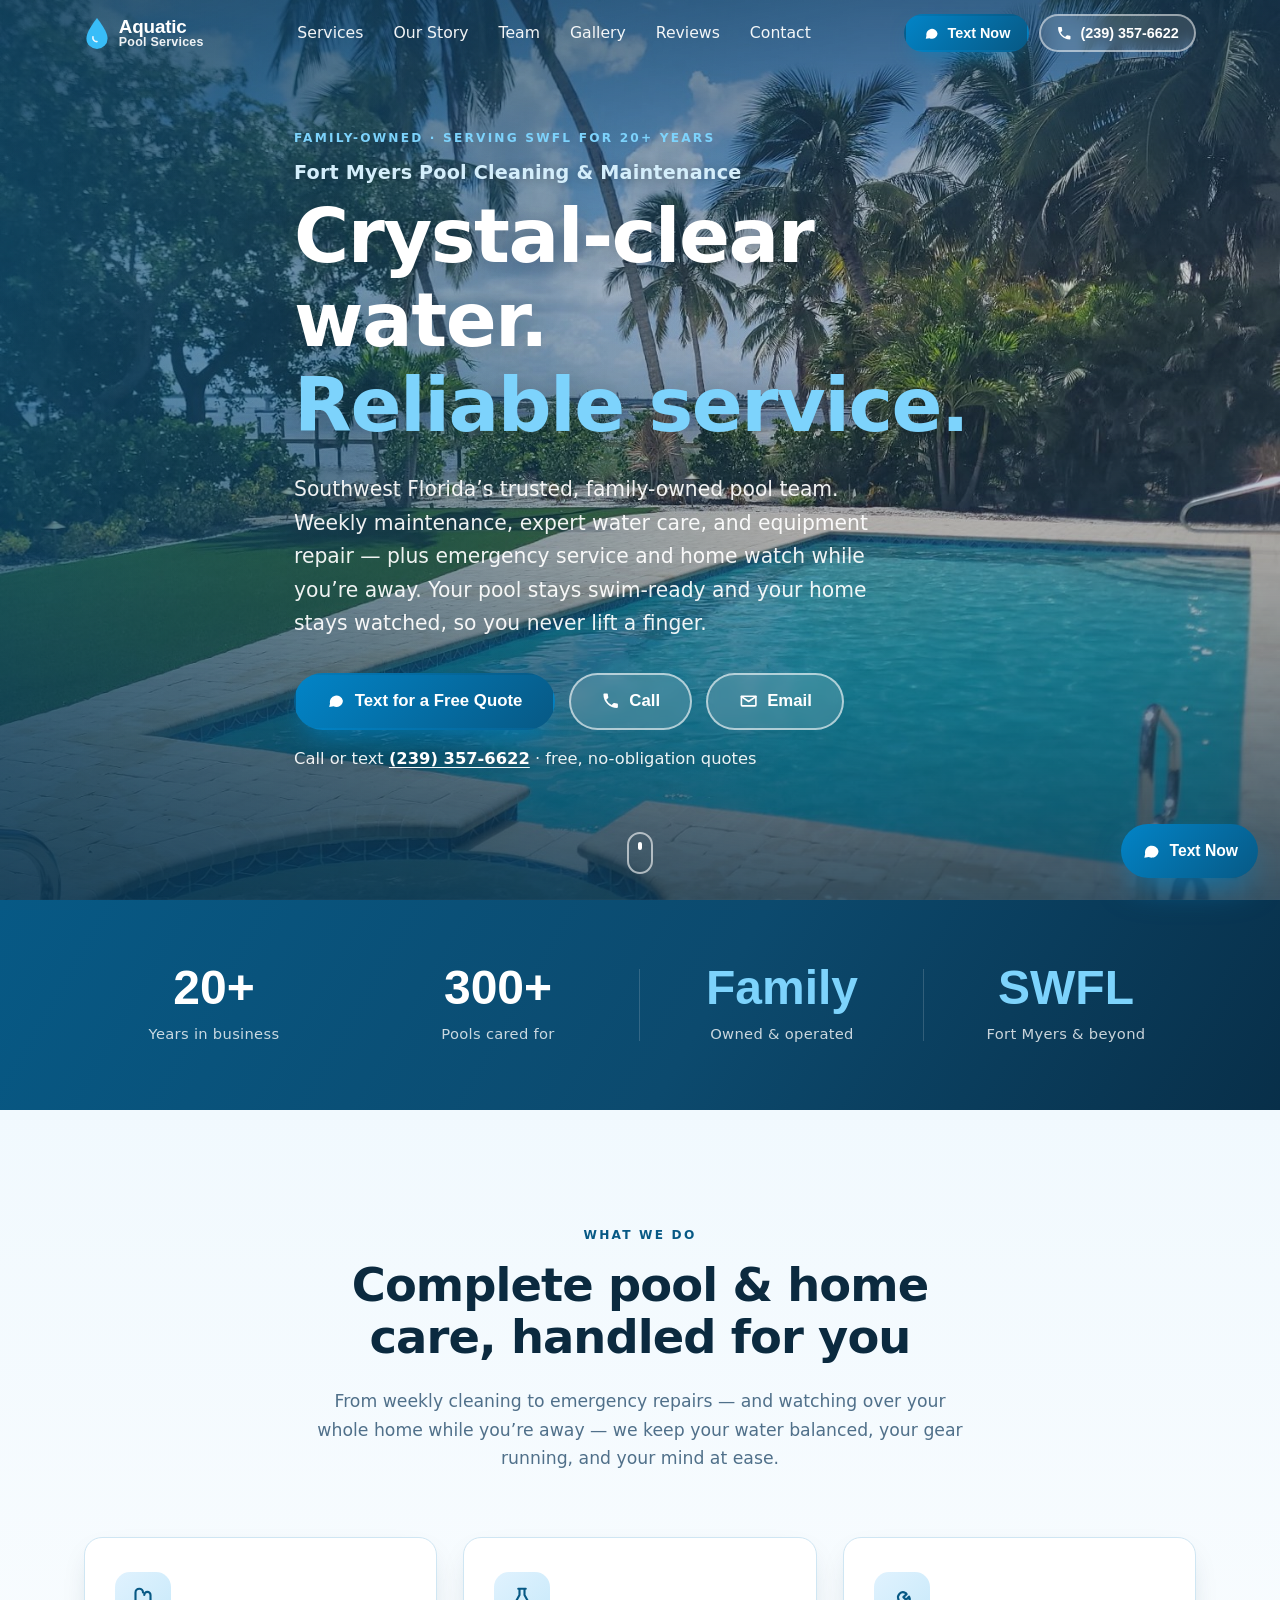
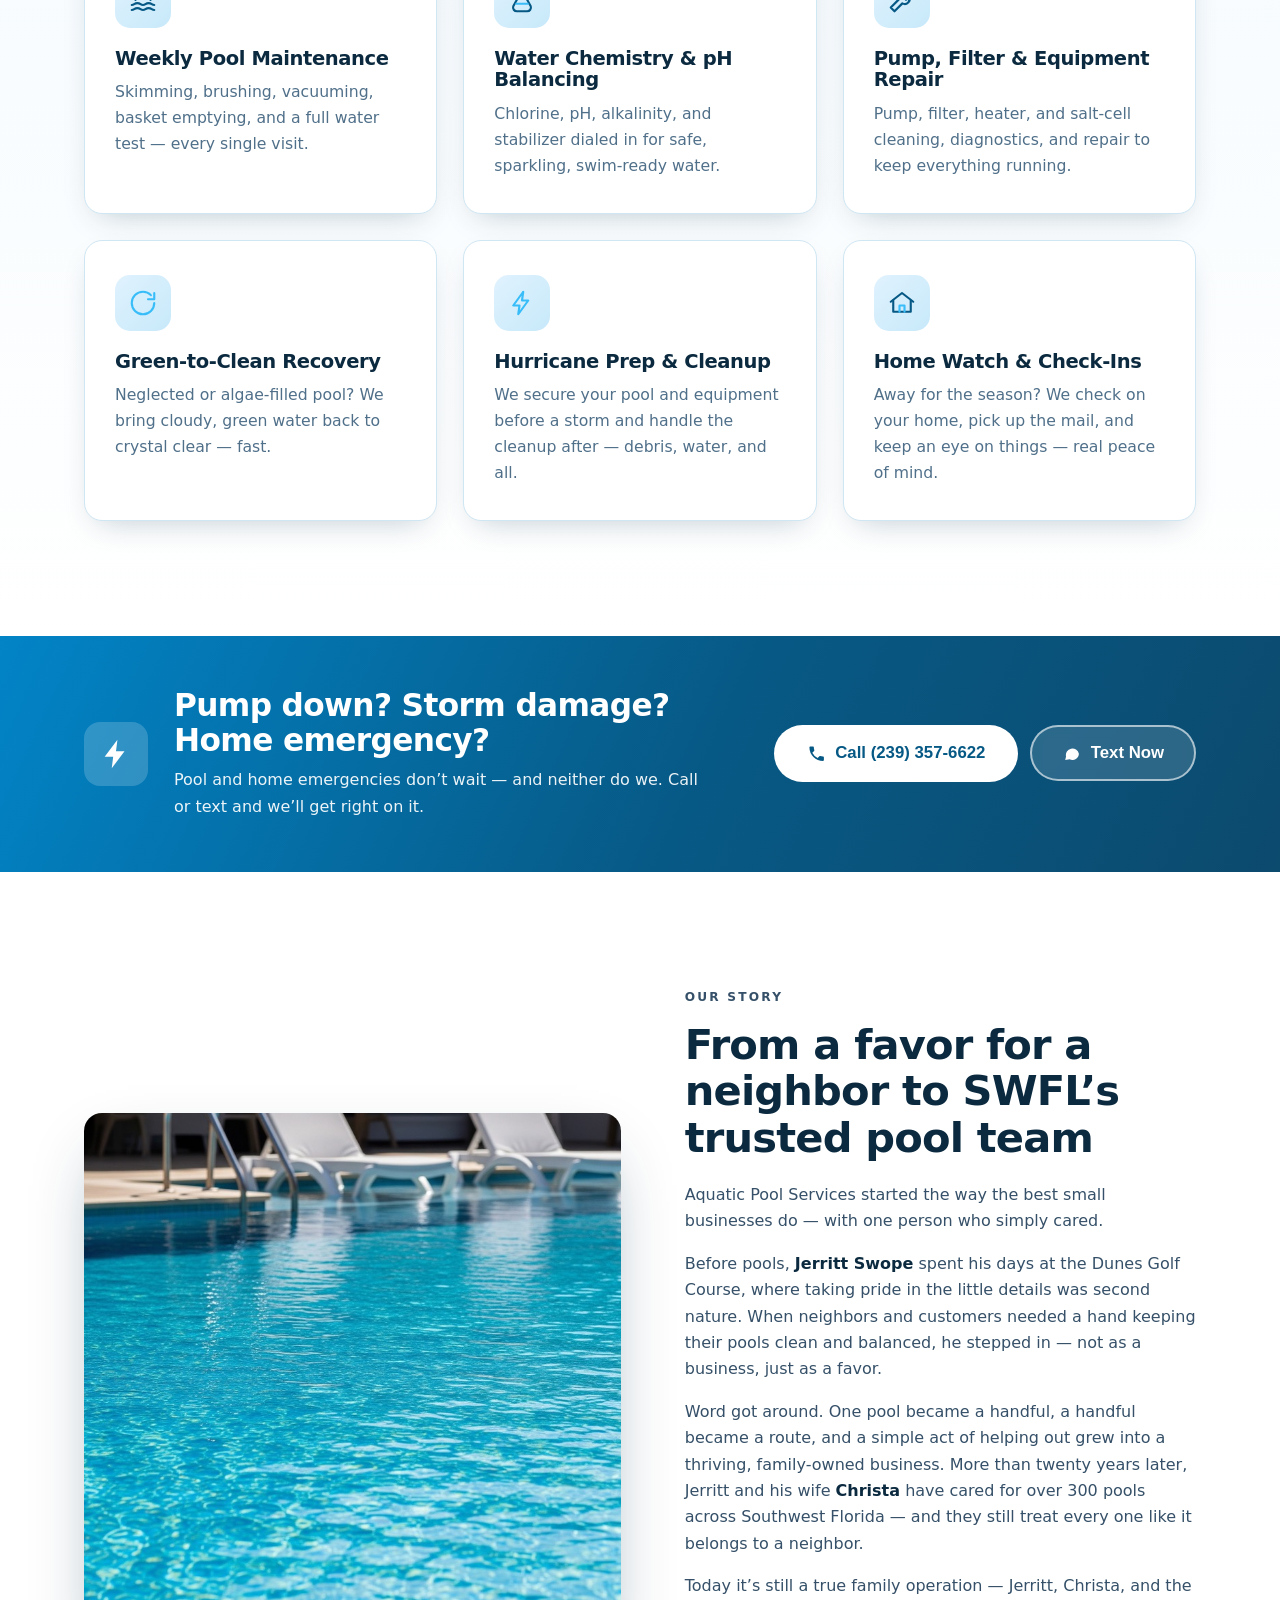
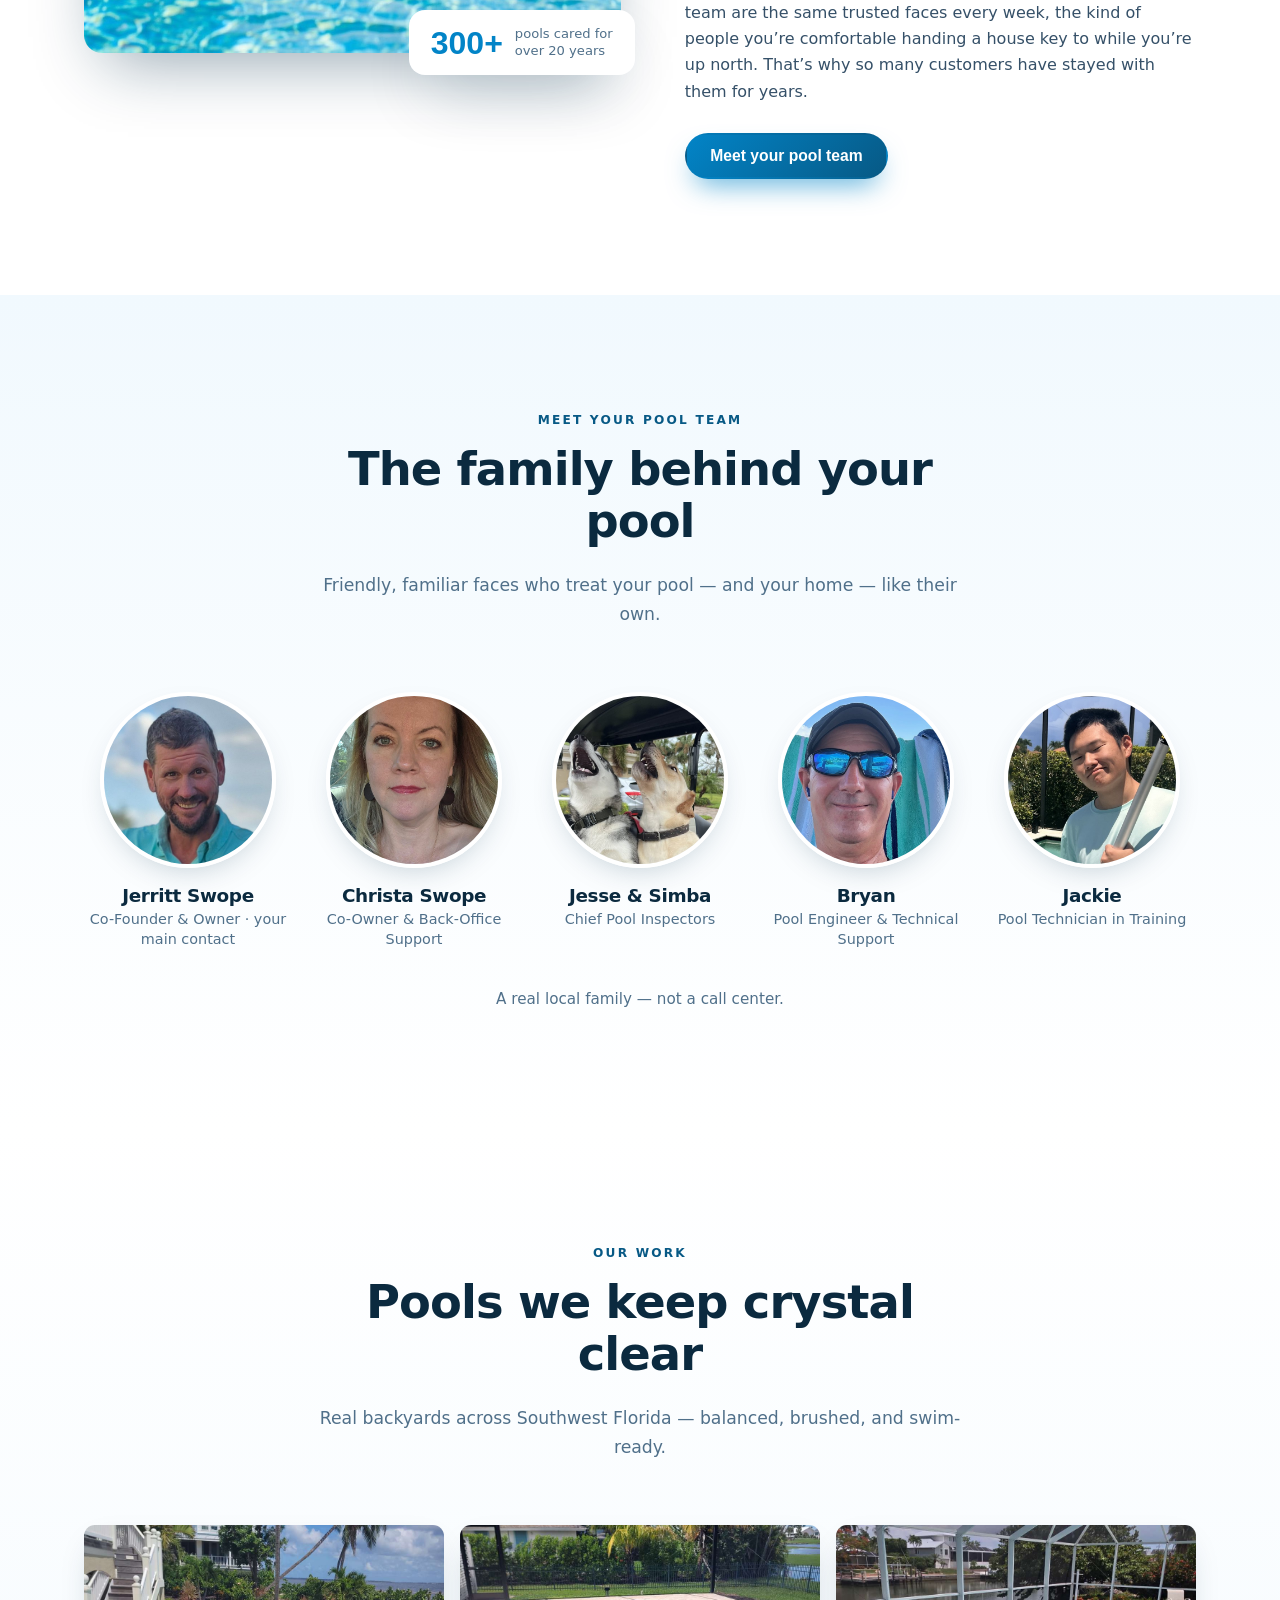
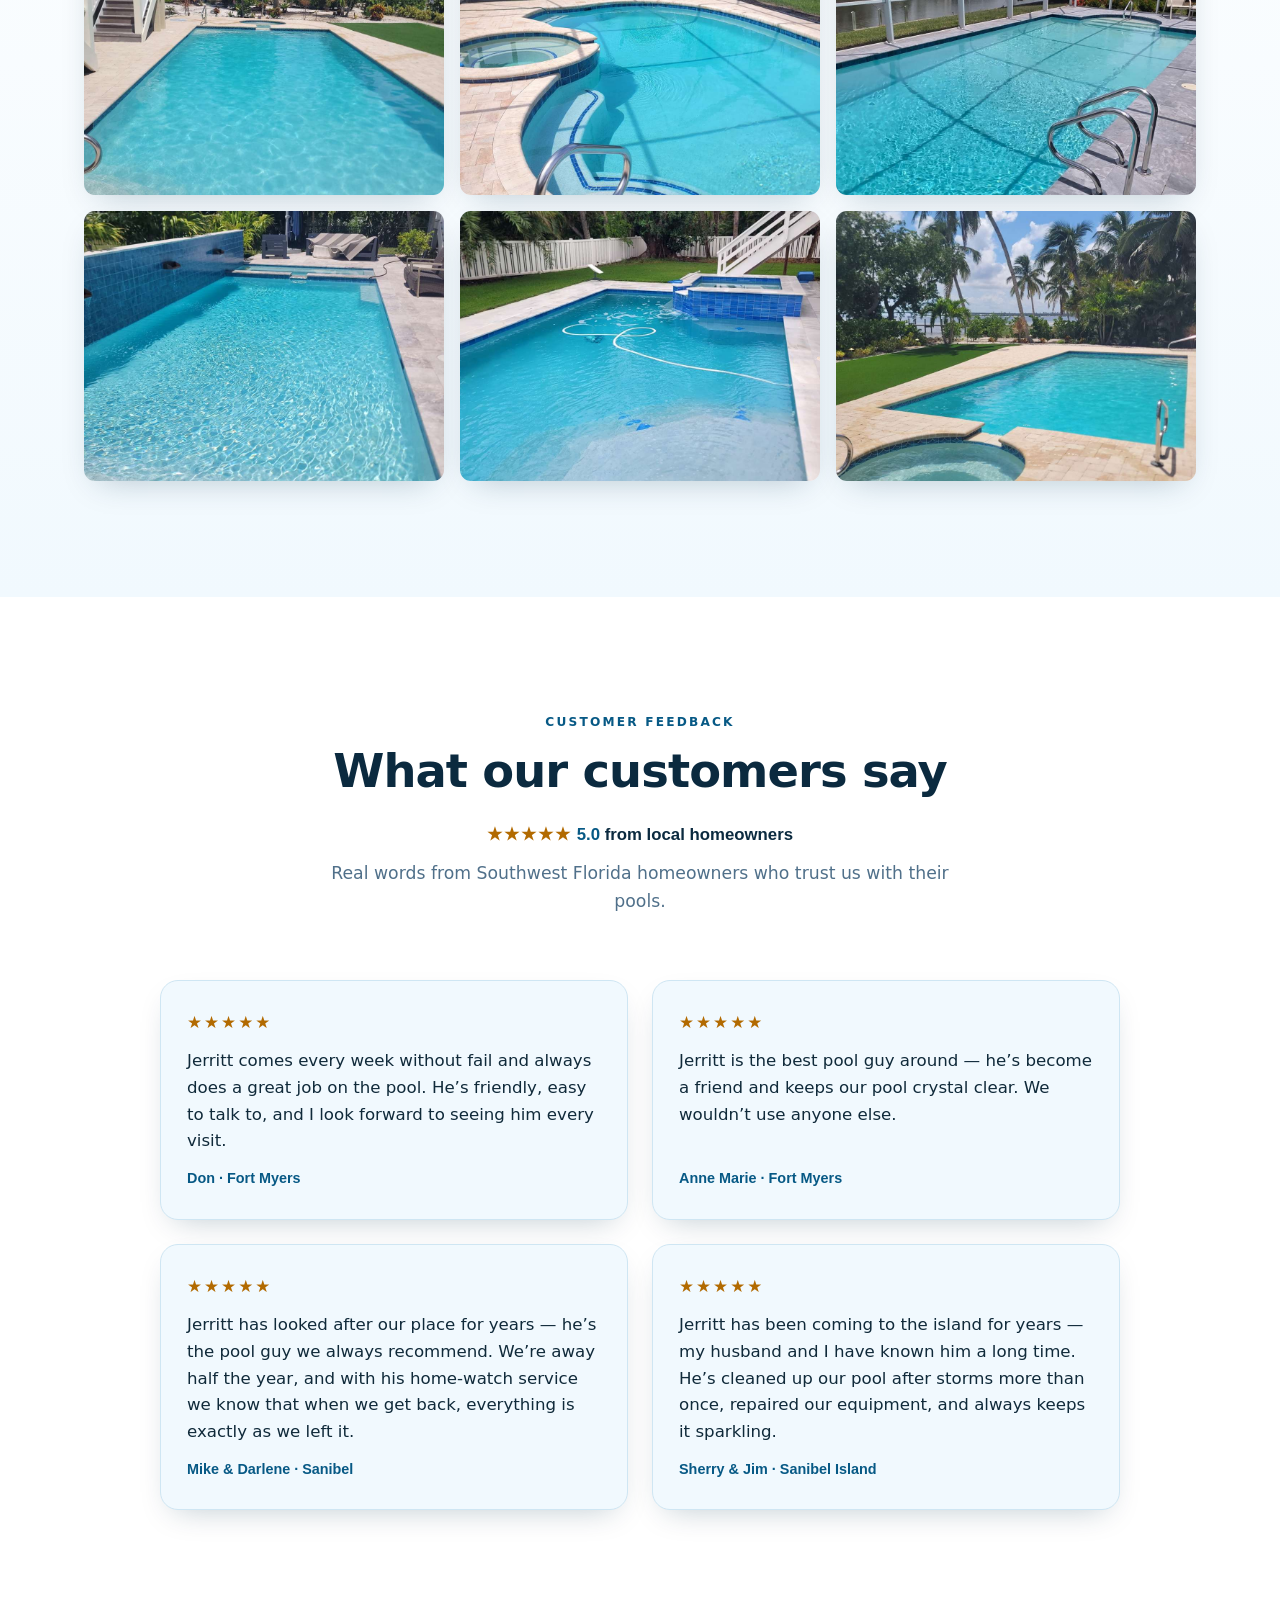
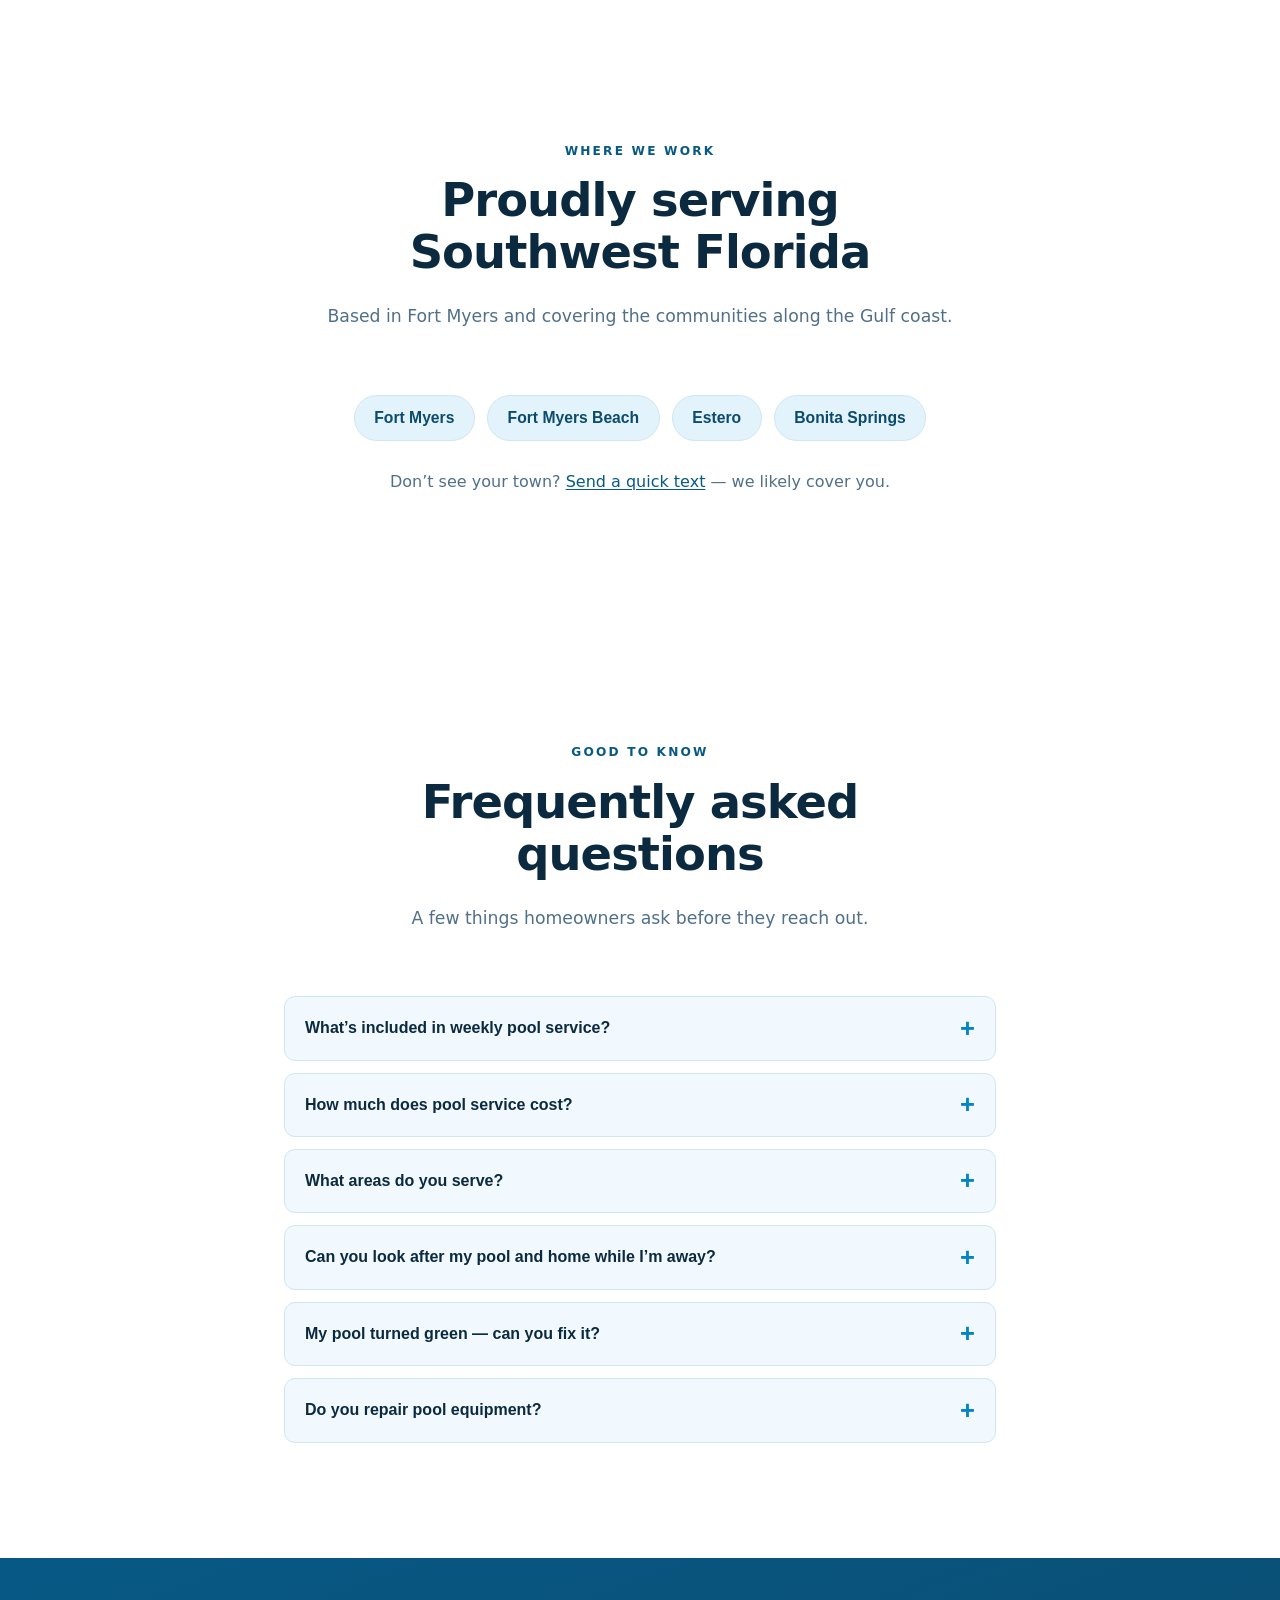
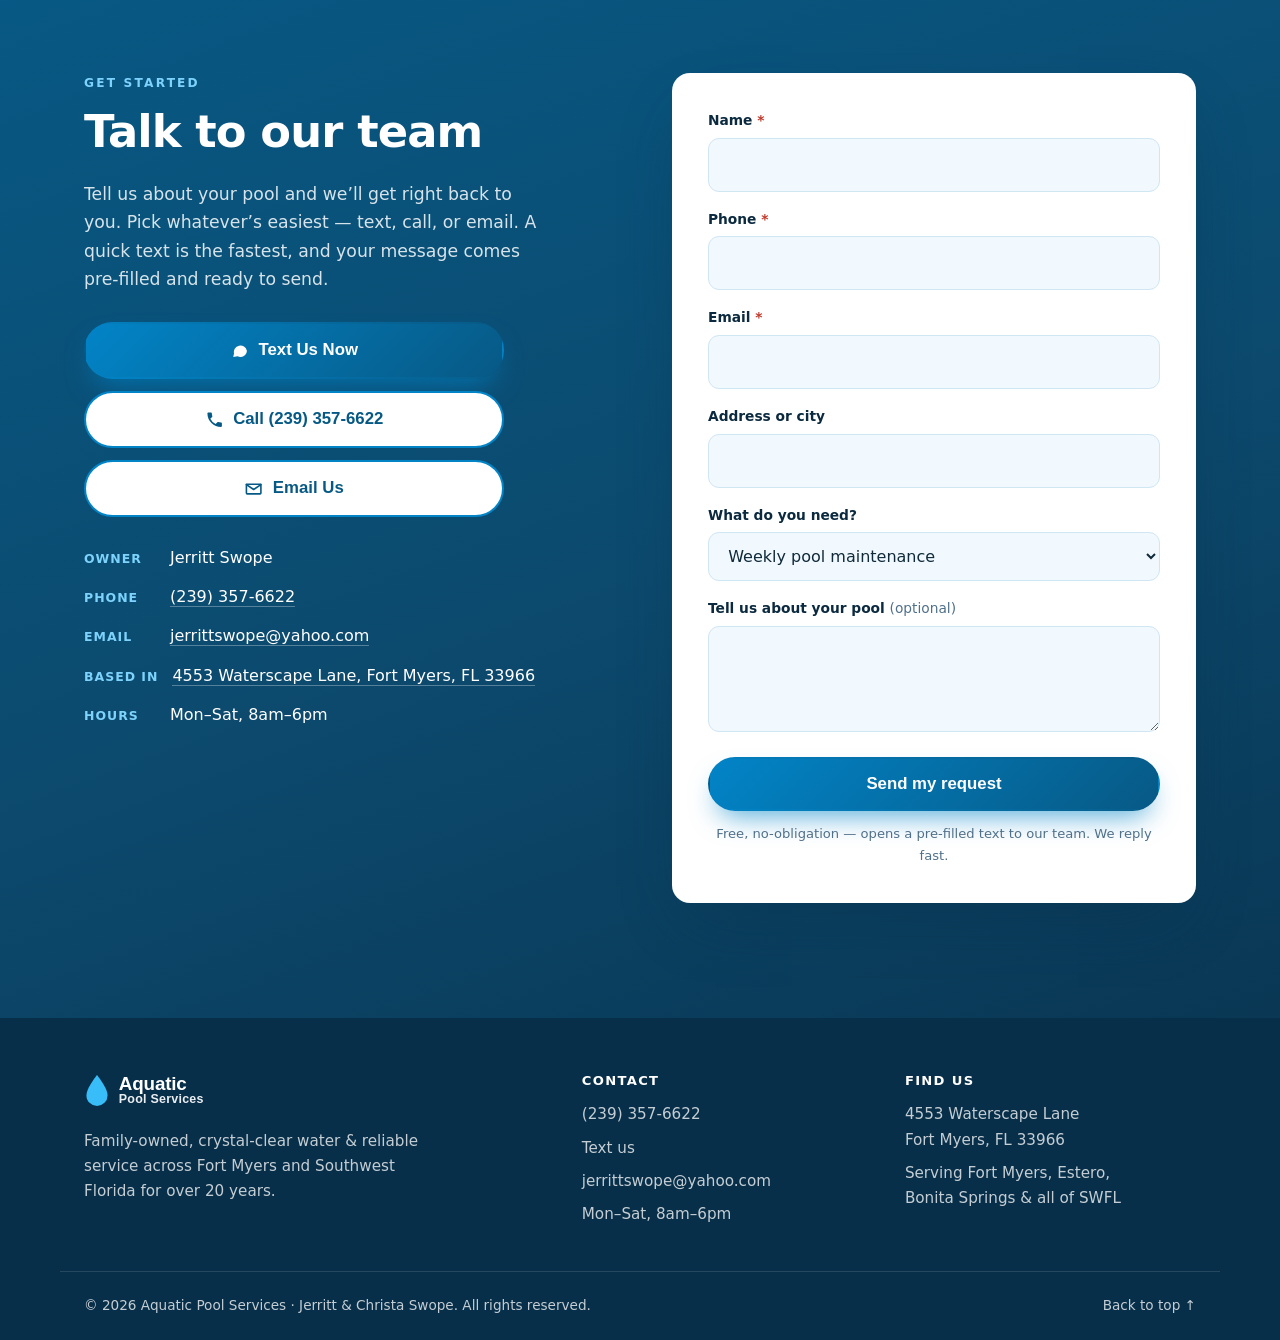
==== index.html @ 6c53e5a0 "Trim service area to Fort Myers, Fort Myers Beach, Estero, Bonita Springs Removed Naples, Lehigh Acr" ====
<!DOCTYPE html>
<html lang="en">
<head>
  <meta charset="UTF-8" />
  <meta name="viewport" content="width=device-width, initial-scale=1.0, viewport-fit=cover" />
  <title>Aquatic Pool Services | Pool Cleaning & Maintenance in Fort Myers, FL</title>
  <meta name="description" content="Family-owned pool &amp; home care in Fort Myers and Southwest Florida. 300+ pools over 20 years. Weekly maintenance, pump &amp; equipment repair, pH balancing, green-to-clean, hurricane cleanup, emergency service, plus home watch &amp; mail pickup while you're away. Text or call Jerritt at (239) 357-6622." />
  <meta name="theme-color" content="#075985" />
  <link rel="canonical" href="https://aquaticpoolswfl.com/" />

  <!-- Open Graph / social -->
  <meta property="og:type" content="website" />
  <meta property="og:site_name" content="Aquatic Pool Services" />
  <meta property="og:title" content="Aquatic Pool Services — Fort Myers, FL" />
  <meta property="og:description" content="Family-owned, 20+ years, 300+ pools. Crystal-clear water &amp; reliable service across Southwest Florida. Text or call (239) 357-6622." />
  <meta property="og:image" content="https://aquaticpoolswfl.com/images/og.jpg" />
  <meta property="og:image:width" content="1200" />
  <meta property="og:image:height" content="633" />
  <meta property="og:image:alt" content="A crystal-clear screened lanai pool cared for by Aquatic Pool Services in Southwest Florida" />
  <meta property="og:url" content="https://aquaticpoolswfl.com/" />
  <meta name="twitter:card" content="summary_large_image" />
  <meta name="twitter:title" content="Aquatic Pool Services — Fort Myers, FL" />
  <meta name="twitter:description" content="Family-owned pool &amp; home care across Southwest Florida. Text or call (239) 357-6622 for a free quote." />
  <meta name="twitter:image" content="https://aquaticpoolswfl.com/images/og.jpg" />

  <meta name="referrer" content="strict-origin-when-cross-origin" />
  <meta http-equiv="Content-Security-Policy" content="default-src 'self'; img-src 'self' data:; style-src 'self' 'unsafe-inline' https://fonts.googleapis.com; font-src https://fonts.gstatic.com; script-src 'self' 'unsafe-inline'; base-uri 'none'; form-action 'self' sms: tel: mailto:; frame-ancestors 'none'" />

  <link rel="icon" href="favicon.svg" type="image/svg+xml" />
  <link rel="preload" as="image" href="images/hero.jpg" fetchpriority="high" />

  <link rel="preconnect" href="https://fonts.googleapis.com" />
  <link rel="preconnect" href="https://fonts.gstatic.com" crossorigin />
  <link href="https://fonts.googleapis.com/css2?family=Sora:wght@500;600;700;800&family=Inter:wght@400;500;600&display=swap" rel="stylesheet" />

  <link rel="stylesheet" href="styles.css" />
  <noscript><style>.reveal{opacity:1!important;transform:none!important}</style></noscript>

  <!-- Local business structured data (SEO) -->
  <script type="application/ld+json">
  {
    "@context": "https://schema.org",
    "@type": "LocalBusiness",
    "name": "Aquatic Pool Services",
    "image": "https://aquaticpoolswfl.com/images/og.jpg",
    "url": "https://aquaticpoolswfl.com/",
    "telephone": "+1-239-357-6622",
    "email": "jerrittswope@yahoo.com",
    "founder": { "@type": "Person", "name": "Jerritt Swope" },
    "description": "Family-owned pool and home care across Fort Myers and Southwest Florida: pool cleaning and maintenance, pump and equipment repair, water chemistry and pH balancing, green-to-clean recovery, hurricane prep and cleanup, emergency service, plus home watch, check-ins, and mail pickup while you're away. 300+ pools cared for over 20 years.",
    "priceRange": "$$",
    "address": {
      "@type": "PostalAddress",
      "streetAddress": "4553 Waterscape Lane",
      "addressLocality": "Fort Myers",
      "addressRegion": "FL",
      "postalCode": "33966",
      "addressCountry": "US"
    },
    "openingHoursSpecification": [
      {
        "@type": "OpeningHoursSpecification",
        "dayOfWeek": ["Monday", "Tuesday", "Wednesday", "Thursday", "Friday", "Saturday"],
        "opens": "08:00",
        "closes": "18:00"
      }
    ],
    "areaServed": [
      { "@type": "City", "name": "Fort Myers" },
      { "@type": "City", "name": "Fort Myers Beach" },
      { "@type": "City", "name": "Estero" },
      { "@type": "City", "name": "Bonita Springs" }
    ],
    "hasOfferCatalog": {
      "@type": "OfferCatalog",
      "name": "Pool & Home Services",
      "itemListElement": [
        { "@type": "Offer", "itemOffered": { "@type": "Service", "name": "Weekly Pool Maintenance" } },
        { "@type": "Offer", "itemOffered": { "@type": "Service", "name": "Water Chemistry & pH Balancing" } },
        { "@type": "Offer", "itemOffered": { "@type": "Service", "name": "Pump, Filter & Equipment Repair" } },
        { "@type": "Offer", "itemOffered": { "@type": "Service", "name": "Green-to-Clean Recovery" } },
        { "@type": "Offer", "itemOffered": { "@type": "Service", "name": "Hurricane Prep & Cleanup" } },
        { "@type": "Offer", "itemOffered": { "@type": "Service", "name": "Home Watch & Check-Ins" } },
        { "@type": "Offer", "itemOffered": { "@type": "Service", "name": "Emergency Pool & Home Service" } }
      ]
    },
    "geo": { "@type": "GeoCoordinates", "latitude": 26.6406, "longitude": -81.8723 },
    "review": [
      { "@type": "Review", "author": { "@type": "Person", "name": "Don" }, "reviewRating": { "@type": "Rating", "ratingValue": 5, "bestRating": 5 }, "reviewBody": "Jerritt comes every week without fail and always does a great job on the pool. Friendly, easy to talk to, and I look forward to seeing him every visit." },
      { "@type": "Review", "author": { "@type": "Person", "name": "Anne Marie" }, "reviewRating": { "@type": "Rating", "ratingValue": 5, "bestRating": 5 }, "reviewBody": "Jerritt is the best pool guy around. He's become a friend and keeps our pool crystal clear. We wouldn't use anyone else." },
      { "@type": "Review", "author": { "@type": "Person", "name": "Mike & Darlene" }, "reviewRating": { "@type": "Rating", "ratingValue": 5, "bestRating": 5 }, "reviewBody": "Jerritt has looked after our place for years and is the pool guy we always recommend. We're away half the year, and with his home-watch service everything is exactly as we left it when we return." },
      { "@type": "Review", "author": { "@type": "Person", "name": "Sherry & Jim" }, "reviewRating": { "@type": "Rating", "ratingValue": 5, "bestRating": 5 }, "reviewBody": "Jerritt has been coming to the island for years. He's cleaned up our pool after storms more than once, repaired our equipment, and always keeps it sparkling." }
    ]
  }
  </script>
</head>
<body>
  <a class="skip-link" href="#main">Skip to content</a>

  <!-- ===== Header ===== -->
  <header class="site-header" id="header">
    <div class="container header-inner">
      <a href="#top" class="brand" aria-label="Aquatic Pool Services home">
        <svg class="brand-mark" viewBox="0 0 32 40" aria-hidden="true" focusable="false">
          <path d="M16 1C16 1 3 17 3 26a13 13 0 0 0 26 0C29 17 16 1 16 1Z"/>
          <path class="brand-mark-shine" d="M11 24a5 5 0 0 0 5 6" />
        </svg>
        <span class="brand-text">Aquatic<strong>Pool Services</strong></span>
      </a>

      <nav class="nav" id="nav" aria-label="Primary">
        <a href="#services">Services</a>
        <a href="#story">Our Story</a>
        <a href="#team">Team</a>
        <a href="#gallery">Gallery</a>
        <a href="#reviews">Reviews</a>
        <a href="#contact">Contact</a>
      </nav>

      <div class="header-cta">
        <a class="btn btn-text-now" href="sms:+12393576622?&body=Hi%20Jerritt%2C%20I%27d%20like%20a%20quote%20for%20pool%20service.">
          <svg viewBox="0 0 24 24" aria-hidden="true" class="ico"><path d="M21 12a8 8 0 0 1-11.6 7.1L4 20l1-4.4A8 8 0 1 1 21 12Z"/></svg>
          <span>Text Now</span>
        </a>
        <a class="btn btn-call" href="tel:+12393576622" aria-label="Call (239) 357-6622">
          <svg viewBox="0 0 24 24" aria-hidden="true" class="ico"><path d="M6.6 10.8a15.1 15.1 0 0 0 6.6 6.6l2.2-2.2a1 1 0 0 1 1-.24 11.4 11.4 0 0 0 3.6.58 1 1 0 0 1 1 1V20a1 1 0 0 1-1 1A17 17 0 0 1 3 4a1 1 0 0 1 1-1h3.5a1 1 0 0 1 1 1 11.4 11.4 0 0 0 .58 3.6 1 1 0 0 1-.25 1Z"/></svg>
          <span>(239) 357-6622</span>
        </a>
        <button class="nav-toggle" id="navToggle" aria-label="Open menu" aria-expanded="false" aria-controls="nav">
          <span></span><span></span><span></span>
        </button>
      </div>
    </div>
  </header>

  <main id="main">
    <span id="top"></span>

    <!-- ===== Hero ===== -->
    <section class="hero" id="hero">
      <div class="hero-media" role="img" aria-label="Screened lanai pool overlooking a lake in Southwest Florida"></div>
      <div class="hero-overlay"></div>
      <div class="container hero-content">
        <p class="eyebrow reveal">Family-owned &middot; serving SWFL for 20+ years</p>
        <h1 class="reveal"><span class="h1-kicker">Fort Myers Pool Cleaning &amp; Maintenance</span>Crystal-clear water.<br /><span>Reliable service.</span></h1>
        <p class="hero-sub reveal">Southwest Florida&rsquo;s trusted, family-owned pool team. Weekly maintenance, expert water care, and equipment repair &mdash; plus emergency service and home watch while you&rsquo;re away. Your pool stays swim-ready and your home stays watched, so you never lift a finger.</p>
        <div class="hero-actions reveal">
          <a class="btn btn-primary btn-lg" href="sms:+12393576622?&body=Hi%20Jerritt%2C%20I%27d%20like%20a%20free%20quote%20for%20pool%20service." title="Text (239) 357-6622">
            <svg viewBox="0 0 24 24" aria-hidden="true" class="ico"><path d="M21 12a8 8 0 0 1-11.6 7.1L4 20l1-4.4A8 8 0 1 1 21 12Z"/></svg>
            Text for a Free Quote
          </a>
          <a class="btn btn-ghost btn-lg" href="tel:+12393576622" title="Call (239) 357-6622">
            <svg viewBox="0 0 24 24" aria-hidden="true" class="ico"><path d="M6.6 10.8a15.1 15.1 0 0 0 6.6 6.6l2.2-2.2a1 1 0 0 1 1-.24 11.4 11.4 0 0 0 3.6.58 1 1 0 0 1 1 1V20a1 1 0 0 1-1 1A17 17 0 0 1 3 4a1 1 0 0 1 1-1h3.5a1 1 0 0 1 1 1 11.4 11.4 0 0 0 .58 3.6 1 1 0 0 1-.25 1Z"/></svg>
            Call
          </a>
          <a class="btn btn-ghost btn-lg" href="mailto:jerrittswope@yahoo.com?subject=Pool%20service%20quote%20request&body=Hi%20Jerritt%2C%20I%27d%20like%20a%20free%20quote%20for%20pool%20service.%0A%0AName%3A%0AAddress%3A%0APhone%3A%0A">
            <svg viewBox="0 0 24 24" aria-hidden="true" class="ico" style="fill:none;stroke:currentColor;stroke-width:2;stroke-linecap:round;stroke-linejoin:round"><path d="M3 6.5h18v11a1 1 0 0 1-1 1H4a1 1 0 0 1-1-1z"/><path d="m3 7 9 6 9-6"/></svg>
            Email
          </a>
        </div>
        <p class="hero-contact-line reveal">Call or text <a href="tel:+12393576622">(239)&nbsp;357-6622</a> &middot; free, no-obligation quotes</p>
      </div>
      <a href="#stats" class="scroll-cue" aria-label="Scroll down"><span></span></a>
    </section>

    <!-- ===== Stats strip ===== -->
    <section class="stats" id="stats" aria-label="By the numbers">
      <div class="container stats-grid">
        <div class="stat reveal" role="img" aria-label="Over 20 years in business"><span class="stat-num" data-count="20" data-suffix="+" aria-hidden="true">0</span><span class="stat-label" aria-hidden="true">Years in business</span></div>
        <div class="stat reveal" role="img" aria-label="Over 300 pools cared for"><span class="stat-num" data-count="300" data-suffix="+" aria-hidden="true">0</span><span class="stat-label" aria-hidden="true">Pools cared for</span></div>
        <div class="stat reveal" role="img" aria-label="Family owned and operated"><span class="stat-num stat-word" aria-hidden="true">Family</span><span class="stat-label" aria-hidden="true">Owned &amp; operated</span></div>
        <div class="stat reveal" role="img" aria-label="Serving Fort Myers and Southwest Florida"><span class="stat-num stat-word" aria-hidden="true">SWFL</span><span class="stat-label" aria-hidden="true">Fort Myers &amp; beyond</span></div>
      </div>
    </section>

    <!-- ===== Services ===== -->
    <section class="section services" id="services">
      <div class="container">
        <header class="section-head reveal">
          <p class="eyebrow eyebrow-dark">What we do</p>
          <h2>Complete pool &amp; home care, handled for you</h2>
          <p class="section-lead">From weekly cleaning to emergency repairs &mdash; and watching over your whole home while you&rsquo;re away &mdash; we keep your water balanced, your gear running, and your mind at ease.</p>
        </header>

        <div class="cards">
          <article class="card reveal">
            <div class="card-ico"><svg viewBox="0 0 24 24" aria-hidden="true"><path d="M3 16c2 0 2-1.5 4.5-1.5S10 16 12 16s2-1.5 4.5-1.5S19 16 21 16M3 20c2 0 2-1.5 4.5-1.5S10 20 12 20s2-1.5 4.5-1.5S19 20 21 20"/><path d="M6 12V6a3 3 0 0 1 6 0M18 12V8a2.5 2.5 0 0 0-5 0"/></svg></div>
            <h3>Weekly Pool Maintenance</h3>
            <p>Skimming, brushing, vacuuming, basket emptying, and a full water test &mdash; every single visit.</p>
          </article>
          <article class="card reveal">
            <div class="card-ico"><svg viewBox="0 0 24 24" aria-hidden="true"><path d="M9 3h6M10 3v5l-5 9a3 3 0 0 0 3 4h8a3 3 0 0 0 3-4l-5-9V3"/><path d="M7.5 15h9" class="chk"/></svg></div>
            <h3>Water Chemistry &amp; pH Balancing</h3>
            <p>Chlorine, pH, alkalinity, and stabilizer dialed in for safe, sparkling, swim-ready water.</p>
          </article>
          <article class="card reveal">
            <div class="card-ico"><svg viewBox="0 0 24 24" aria-hidden="true"><path d="M14.7 6.3a4 4 0 0 0-5.4 5.4L3 18l3 3 6.3-6.3a4 4 0 0 0 5.4-5.4l-2.5 2.5-2.1-2.1 2.6-2.4Z"/></svg></div>
            <h3>Pump, Filter &amp; Equipment Repair</h3>
            <p>Pump, filter, heater, and salt-cell cleaning, diagnostics, and repair to keep everything running.</p>
          </article>
          <article class="card reveal">
            <div class="card-ico"><svg viewBox="0 0 24 24" aria-hidden="true"><path d="M21 12a9 9 0 1 1-9-9c2.5 0 4.7 1 6.3 2.7M21 4v5h-5" class="chk"/></svg></div>
            <h3>Green-to-Clean Recovery</h3>
            <p>Neglected or algae-filled pool? We bring cloudy, green water back to crystal clear &mdash; fast.</p>
          </article>
          <article class="card reveal">
            <div class="card-ico"><svg viewBox="0 0 24 24" aria-hidden="true"><path d="M13 3 5 14h5l-1 7 8-11h-5l1-7Z" class="chk"/></svg></div>
            <h3>Hurricane Prep &amp; Cleanup</h3>
            <p>We secure your pool and equipment before a storm and handle the cleanup after &mdash; debris, water, and all.</p>
          </article>
          <article class="card reveal">
            <div class="card-ico"><svg viewBox="0 0 24 24" aria-hidden="true"><path d="M3 11l9-7 9 7"/><path d="M5 10v9h14v-9"/><path d="M10 19v-5h4v5" class="chk"/></svg></div>
            <h3>Home Watch &amp; Check-Ins</h3>
            <p>Away for the season? We check on your home, pick up the mail, and keep an eye on things &mdash; real peace of mind.</p>
          </article>
        </div>
      </div>
    </section>

    <!-- ===== Emergency callout ===== -->
    <section class="emergency" aria-label="Emergency service">
      <div class="container emergency-inner reveal">
        <div class="emergency-icon" aria-hidden="true">
          <svg viewBox="0 0 24 24"><path d="M13 2 4 14h6l-1 8 9-12h-6l1-8Z"/></svg>
        </div>
        <div class="emergency-text">
          <h2>Pump down? Storm damage? Home emergency?</h2>
          <p>Pool and home emergencies don&rsquo;t wait &mdash; and neither do we. Call or text and we&rsquo;ll get right on it.</p>
        </div>
        <div class="emergency-actions">
          <a class="btn btn-white btn-lg" href="tel:+12393576622">
            <svg viewBox="0 0 24 24" aria-hidden="true" class="ico"><path d="M6.6 10.8a15.1 15.1 0 0 0 6.6 6.6l2.2-2.2a1 1 0 0 1 1-.24 11.4 11.4 0 0 0 3.6.58 1 1 0 0 1 1 1V20a1 1 0 0 1-1 1A17 17 0 0 1 3 4a1 1 0 0 1 1-1h3.5a1 1 0 0 1 1 1 11.4 11.4 0 0 0 .58 3.6 1 1 0 0 1-.25 1Z"/></svg>
            Call (239) 357-6622
          </a>
          <a class="btn btn-ghost btn-lg" href="sms:+12393576622?&body=Hi%20Jerritt%2C%20I%20have%20a%20pool%2Fhome%20emergency.">
            <svg viewBox="0 0 24 24" aria-hidden="true" class="ico"><path d="M21 12a8 8 0 0 1-11.6 7.1L4 20l1-4.4A8 8 0 1 1 21 12Z"/></svg>
            Text Now
          </a>
        </div>
      </div>
    </section>

    <!-- ===== Our Story ===== -->
    <section class="section story" id="story">
      <div class="container story-grid">
        <div class="story-media reveal">
          <img src="images/story.jpg" alt="Crystal-clear pool water and poolside loungers cared for by Aquatic Pool Services" loading="lazy" width="790" height="790" />
          <div class="story-badge">
            <strong>300+</strong>
            <span>pools cared for<br />over 20 years</span>
          </div>
        </div>
        <div class="story-text reveal">
          <p class="eyebrow eyebrow-dark">Our story</p>
          <h2>From a favor for a neighbor to SWFL&rsquo;s trusted pool team</h2>
          <p>Aquatic Pool Services started the way the best small businesses do &mdash; with one person who simply cared.</p>
          <p>Before pools, <strong>Jerritt Swope</strong> spent his days at the Dunes Golf Course, where taking pride in the little details was second nature. When neighbors and customers needed a hand keeping their pools clean and balanced, he stepped in &mdash; not as a business, just as a favor.</p>
          <p>Word got around. One pool became a handful, a handful became a route, and a simple act of helping out grew into a thriving, family-owned business. More than twenty years later, Jerritt and his wife <strong>Christa</strong> have cared for over 300 pools across Southwest Florida &mdash; and they still treat every one like it belongs to a neighbor.</p>
          <p>Today it&rsquo;s still a true family operation &mdash; Jerritt, Christa, and the team are the same trusted faces every week, the kind of people you&rsquo;re comfortable handing a house key to while you&rsquo;re up north. That&rsquo;s why so many customers have stayed with them for years.</p>
          <a class="btn btn-primary" href="#team">Meet your pool team</a>
        </div>
      </div>
    </section>

    <!-- ===== Meet the Team ===== -->
    <section class="section team" id="team">
      <div class="container">
        <header class="section-head reveal">
          <p class="eyebrow eyebrow-dark">Meet your pool team</p>
          <h2>The family behind your pool</h2>
          <p class="section-lead">Friendly, familiar faces who treat your pool &mdash; and your home &mdash; like their own.</p>
        </header>
        <div class="team-grid">
          <article class="team-card reveal">
            <div class="team-photo team-photo-img" aria-hidden="true"><img src="images/team-jerritt.jpg" alt="" loading="lazy" /></div>
            <h3>Jerritt Swope</h3>
            <p class="team-role">Co-Founder &amp; Owner &middot; your main contact</p>
          </article>
          <article class="team-card reveal">
            <div class="team-photo team-photo-img" aria-hidden="true"><img src="images/team-christa.jpg" alt="" loading="lazy" /></div>
            <h3>Christa Swope</h3>
            <p class="team-role">Co-Owner &amp; Back-Office Support</p>
          </article>
          <article class="team-card reveal">
            <div class="team-photo team-photo-img" aria-hidden="true"><img src="images/team-inspectors.jpg" alt="" loading="lazy" /></div>
            <h3>Jesse &amp; Simba</h3>
            <p class="team-role">Chief Pool Inspectors</p>
          </article>
          <article class="team-card reveal">
            <div class="team-photo team-photo-img" aria-hidden="true"><img src="images/team-bryan.jpg" alt="" loading="lazy" /></div>
            <h3>Bryan</h3>
            <p class="team-role">Pool Engineer &amp; Technical Support</p>
          </article>
          <article class="team-card reveal">
            <div class="team-photo team-photo-img" aria-hidden="true"><img src="images/team-jackie.jpg" alt="" loading="lazy" /></div>
            <h3>Jackie</h3>
            <p class="team-role">Pool Technician in Training</p>
          </article>
        </div>
        <p class="team-note reveal">A real local family &mdash; not a call center.</p>
      </div>
    </section>

    <!-- ===== Gallery ===== -->
    <section class="section gallery" id="gallery">
      <div class="container">
        <header class="section-head reveal">
          <p class="eyebrow eyebrow-dark">Our work</p>
          <h2>Pools we keep crystal clear</h2>
          <p class="section-lead">Real backyards across Southwest Florida &mdash; balanced, brushed, and swim-ready.</p>
        </header>
      </div>
      <div class="container gallery-grid" id="galleryGrid">
        <button class="shot reveal" data-full="images/g1.jpg"><img src="images/g1.jpg" alt="Bayfront pool with travertine deck, steps and open-water views" loading="lazy" /></button>
        <button class="shot reveal" data-full="images/g2.jpg"><img src="images/g2.jpg" alt="Freeform pool and spa under a screened lanai" loading="lazy" /></button>
        <button class="shot reveal" data-full="images/g3.jpg"><img src="images/g3.jpg" alt="Screened lanai pool with a lake view" loading="lazy" /></button>
        <button class="shot reveal" data-full="images/g4.jpg"><img src="images/g4.jpg" alt="Rectangular pool with loungers and tropical landscaping" loading="lazy" /></button>
        <button class="shot reveal" data-full="images/g5.jpg"><img src="images/g5.jpg" alt="Pool and spa with a paver deck and turf lawn" loading="lazy" /></button>
        <button class="shot reveal" data-full="images/g6.jpg"><img src="images/g6.jpg" alt="Keys-style pool and spa overlooking the bay with palms" loading="lazy" /></button>
      </div>
    </section>

    <!-- ===== Customer feedback ===== -->
    <section class="section reviews" id="reviews">
      <div class="container">
        <header class="section-head reveal">
          <p class="eyebrow eyebrow-dark">Customer feedback</p>
          <h2>What our customers say</h2>
          <p class="reviews-rating" aria-label="Rated 5 out of 5 by local homeowners"><span class="rr-stars" aria-hidden="true">★★★★★</span> <strong>5.0</strong> from local homeowners</p>
          <p class="section-lead">Real words from Southwest Florida homeowners who trust us with their pools.</p>
        </header>
        <div class="reviews-grid">
          <figure class="review reveal">
            <div class="review-stars" aria-label="5 out of 5 stars">★★★★★</div>
            <blockquote>Jerritt comes every week without fail and always does a great job on the pool. He&rsquo;s friendly, easy to talk to, and I look forward to seeing him every visit.</blockquote>
            <figcaption>Don &middot; Fort Myers</figcaption>
          </figure>
          <figure class="review reveal">
            <div class="review-stars" aria-label="5 out of 5 stars">★★★★★</div>
            <blockquote>Jerritt is the best pool guy around &mdash; he&rsquo;s become a friend and keeps our pool crystal clear. We wouldn&rsquo;t use anyone else.</blockquote>
            <figcaption>Anne Marie &middot; Fort Myers</figcaption>
          </figure>
          <figure class="review reveal">
            <div class="review-stars" aria-label="5 out of 5 stars">★★★★★</div>
            <blockquote>Jerritt has looked after our place for years &mdash; he&rsquo;s the pool guy we always recommend. We&rsquo;re away half the year, and with his home-watch service we know that when we get back, everything is exactly as we left it.</blockquote>
            <figcaption>Mike &amp; Darlene &middot; Sanibel</figcaption>
          </figure>
          <figure class="review reveal">
            <div class="review-stars" aria-label="5 out of 5 stars">★★★★★</div>
            <blockquote>Jerritt has been coming to the island for years &mdash; my husband and I have known him a long time. He&rsquo;s cleaned up our pool after storms more than once, repaired our equipment, and always keeps it sparkling.</blockquote>
            <figcaption>Sherry &amp; Jim &middot; Sanibel Island</figcaption>
          </figure>
        </div>
      </div>
    </section>

    <!-- ===== Service area ===== -->
    <section class="section area" id="area">
      <div class="container area-inner">
        <header class="section-head reveal">
          <p class="eyebrow eyebrow-dark">Where we work</p>
          <h2>Proudly serving Southwest Florida</h2>
          <p class="section-lead">Based in Fort Myers and covering the communities along the Gulf coast.</p>
        </header>
        <ul class="area-list reveal">
          <li>Fort Myers</li>          <li>Fort Myers Beach</li>
          <li>Estero</li>
          <li>Bonita Springs</li>
        </ul>
        <p class="area-note reveal">Don&rsquo;t see your town? <a href="sms:+12393576622?&body=Hi%20Jerritt%2C%20do%20you%20service%20my%20area%3F">Send a quick text</a> &mdash; we likely cover you.</p>
      </div>
    </section>

    <!-- ===== FAQ ===== -->
    <section class="section faq" id="faq">
      <div class="container faq-inner">
        <header class="section-head reveal">
          <p class="eyebrow eyebrow-dark">Good to know</p>
          <h2>Frequently asked questions</h2>
          <p class="section-lead">A few things homeowners ask before they reach out.</p>
        </header>
        <div class="faq-list reveal">
          <details class="faq-item">
            <summary>What&rsquo;s included in weekly pool service?</summary>
            <p>Every visit we skim, brush, and vacuum, empty the skimmer and pump baskets, and run a full water test &mdash; balancing chlorine, pH, alkalinity, and stabilizer &mdash; then check that your pump and equipment are running right.</p>
          </details>
          <details class="faq-item">
            <summary>How much does pool service cost?</summary>
            <p>Every pool is a little different, so we give a free, no-obligation quote based on your pool and what you need. The fastest way to get a price is to text or call <a href="tel:+12393576622">(239)&nbsp;357-6622</a>.</p>
          </details>
          <details class="faq-item">
            <summary>What areas do you serve?</summary>
            <p>Fort Myers, Fort Myers Beach, Estero, Bonita Springs, and the surrounding Southwest Florida communities. Not sure if we reach you? Just ask.</p>
          </details>
          <details class="faq-item">
            <summary>Can you look after my pool and home while I&rsquo;m away?</summary>
            <p>Absolutely &mdash; that&rsquo;s one of our specialties. We keep your pool swim-ready year-round, check on your home, pick up the mail, and handle pre- and post-storm inspections, so seasonal residents come back to everything just as they left it.</p>
          </details>
          <details class="faq-item">
            <summary>My pool turned green &mdash; can you fix it?</summary>
            <p>Yes. Our green-to-clean recovery brings cloudy, algae-filled water back to crystal clear, and then we keep it that way with regular service.</p>
          </details>
          <details class="faq-item">
            <summary>Do you repair pool equipment?</summary>
            <p>We do &mdash; pumps, filters, heaters, and salt cells. We clean, diagnose, and repair so everything keeps running, and we can take care of storm cleanup too.</p>
          </details>
        </div>
      </div>
    </section>
    <script type="application/ld+json">
    {
      "@context": "https://schema.org",
      "@type": "FAQPage",
      "mainEntity": [
        { "@type": "Question", "name": "What's included in weekly pool service?", "acceptedAnswer": { "@type": "Answer", "text": "Every visit we skim, brush, and vacuum, empty the skimmer and pump baskets, and run a full water test (chlorine, pH, alkalinity, and stabilizer), then check that your pump and equipment are running right." } },
        { "@type": "Question", "name": "How much does pool service cost?", "acceptedAnswer": { "@type": "Answer", "text": "Every pool is a little different, so we give a free, no-obligation quote based on your pool and what you need. Text or call (239) 357-6622 for a price." } },
        { "@type": "Question", "name": "What areas do you serve?", "acceptedAnswer": { "@type": "Answer", "text": "Fort Myers, Fort Myers Beach, Estero, Bonita Springs, and the surrounding Southwest Florida communities." } },
        { "@type": "Question", "name": "Can you look after my pool and home while I'm away?", "acceptedAnswer": { "@type": "Answer", "text": "Yes. We keep your pool swim-ready year-round, check on your home, pick up the mail, and handle pre- and post-storm inspections for seasonal residents." } },
        { "@type": "Question", "name": "My pool turned green - can you fix it?", "acceptedAnswer": { "@type": "Answer", "text": "Yes. Our green-to-clean recovery brings cloudy, algae-filled water back to crystal clear, then we keep it that way with regular service." } },
        { "@type": "Question", "name": "Do you repair pool equipment?", "acceptedAnswer": { "@type": "Answer", "text": "Yes - pumps, filters, heaters, and salt cells. We clean, diagnose, and repair, and we handle storm cleanup too." } }
      ]
    }
    </script>

    <!-- ===== Contact ===== -->
    <section class="section contact" id="contact">
      <div class="container contact-grid">
        <div class="contact-info reveal">
          <p class="eyebrow">Get started</p>
          <h2>Talk to our team</h2>
          <p class="contact-lead">Tell us about your pool and we&rsquo;ll get right back to you. Pick whatever&rsquo;s easiest &mdash; text, call, or email. A quick text is the fastest, and your message comes pre-filled and ready to send.</p>

          <div class="contact-actions">
            <a class="btn btn-primary btn-lg btn-block" href="sms:+12393576622?&body=Hi%20Jerritt%2C%20I%27d%20like%20a%20quote%20for%20pool%20service.">
              <svg viewBox="0 0 24 24" aria-hidden="true" class="ico"><path d="M21 12a8 8 0 0 1-11.6 7.1L4 20l1-4.4A8 8 0 1 1 21 12Z"/></svg>
              Text Us Now
            </a>
            <a class="btn btn-outline btn-lg btn-block" href="tel:+12393576622">
              <svg viewBox="0 0 24 24" aria-hidden="true" class="ico"><path d="M6.6 10.8a15.1 15.1 0 0 0 6.6 6.6l2.2-2.2a1 1 0 0 1 1-.24 11.4 11.4 0 0 0 3.6.58 1 1 0 0 1 1 1V20a1 1 0 0 1-1 1A17 17 0 0 1 3 4a1 1 0 0 1 1-1h3.5a1 1 0 0 1 1 1 11.4 11.4 0 0 0 .58 3.6 1 1 0 0 1-.25 1Z"/></svg>
              Call (239) 357-6622
            </a>
            <a class="btn btn-outline btn-lg btn-block" href="mailto:jerrittswope@yahoo.com?subject=Pool%20service%20quote%20request&body=Hi%20Jerritt%2C%20I%27d%20like%20a%20quote%20for%20pool%20service.%0A%0AName%3A%0AAddress%3A%0APhone%3A%0A">
              <svg viewBox="0 0 24 24" aria-hidden="true" class="ico" style="fill:none;stroke:currentColor;stroke-width:2;stroke-linecap:round;stroke-linejoin:round"><path d="M3 6.5h18v11a1 1 0 0 1-1 1H4a1 1 0 0 1-1-1z"/><path d="m3 7 9 6 9-6"/></svg>
              Email Us
            </a>
          </div>

          <dl class="contact-meta">
            <div><dt>Owner</dt><dd>Jerritt Swope</dd></div>
            <div><dt>Phone</dt><dd><a href="tel:+12393576622">(239) 357-6622</a></dd></div>
            <div><dt>Email</dt><dd><a href="mailto:jerrittswope@yahoo.com">jerrittswope@yahoo.com</a></dd></div>
            <div><dt>Based in</dt><dd><a href="https://maps.google.com/?q=4553+Waterscape+Lane+Fort+Myers+FL+33966" target="_blank" rel="noopener">4553 Waterscape Lane, Fort Myers, FL 33966</a></dd></div>
            <div><dt>Hours</dt><dd>Mon&ndash;Sat, 8am&ndash;6pm</dd></div>
          </dl>
        </div>

        <form class="quote-form reveal" id="quoteForm" novalidate>
          <div class="field">
            <label for="name">Name <span class="req" aria-hidden="true">*</span></label>
            <input type="text" id="name" name="name" autocomplete="name" required />
          </div>
          <div class="field">
            <label for="phone">Phone <span class="req" aria-hidden="true">*</span></label>
            <input type="tel" id="phone" name="phone" autocomplete="tel" required />
          </div>
          <div class="field">
            <label for="email">Email <span class="req" aria-hidden="true">*</span></label>
            <input type="email" id="email" name="email" autocomplete="email" required />
          </div>
          <div class="field">
            <label for="address">Address or city</label>
            <input type="text" id="address" name="address" autocomplete="address-level2" />
          </div>
          <div class="field">
            <label for="service">What do you need?</label>
            <select id="service" name="service">
              <option>Weekly pool maintenance</option>
              <option>Pump / equipment repair</option>
              <option>Water chemistry &amp; pH balancing</option>
              <option>Green-to-clean recovery</option>
              <option>Hurricane prep &amp; cleanup</option>
              <option>Home watch &amp; check-ins</option>
              <option>Emergency service</option>
              <option>Something else</option>
            </select>
          </div>
          <div class="field">
            <label for="message">Tell us about your pool <span class="opt">(optional)</span></label>
            <textarea id="message" name="message" rows="3"></textarea>
          </div>
          <button type="submit" class="btn btn-primary btn-lg btn-block">Send my request</button>
          <p class="form-note">Free, no-obligation &mdash; opens a pre-filled text to our team. We reply fast.</p>
          <div class="form-status" id="formStatus" role="status" aria-live="polite" hidden></div>
        </form>
      </div>
    </section>
  </main>

  <!-- ===== Footer ===== -->
  <footer class="site-footer">
    <div class="container footer-inner">
      <div class="footer-brand">
        <span class="brand">
          <svg class="brand-mark" viewBox="0 0 32 40" aria-hidden="true"><path d="M16 1C16 1 3 17 3 26a13 13 0 0 0 26 0C29 17 16 1 16 1Z"/></svg>
          <span class="brand-text">Aquatic<strong>Pool Services</strong></span>
        </span>
        <p>Family-owned, crystal-clear water &amp; reliable service across Fort Myers and Southwest Florida for over 20 years.</p>
      </div>
      <div class="footer-col">
        <h4>Contact</h4>
        <a href="tel:+12393576622">(239) 357-6622</a>
        <a href="sms:+12393576622?&body=Hi%20Jerritt%2C%20I%27d%20like%20a%20quote%20for%20pool%20service.">Text us</a>
        <a href="mailto:jerrittswope@yahoo.com">jerrittswope@yahoo.com</a>
        <span>Mon&ndash;Sat, 8am&ndash;6pm</span>
      </div>
      <div class="footer-col">
        <h4>Find us</h4>
        <a href="https://maps.google.com/?q=4553+Waterscape+Lane+Fort+Myers+FL+33966" target="_blank" rel="noopener">4553 Waterscape Lane<br />Fort Myers, FL 33966</a>
        <span>Serving Fort Myers, Estero,<br />Bonita Springs &amp; all of SWFL</span>
      </div>
    </div>
    <div class="container footer-bottom">
      <span>&copy; <span id="year"></span> Aquatic Pool Services &middot; Jerritt &amp; Christa Swope. All rights reserved.</span>
      <a href="#top" class="to-top">Back to top &uarr;</a>
    </div>
  </footer>

  <!-- Lightbox -->
  <div class="lightbox" id="lightbox" role="dialog" aria-modal="true" aria-label="Photo viewer" hidden>
    <button class="lb-close" id="lbClose" aria-label="Close">&times;</button>
    <button class="lb-nav lb-prev" id="lbPrev" aria-label="Previous photo">&#8249;</button>
    <img id="lbImg" src="" alt="" />
    <button class="lb-nav lb-next" id="lbNext" aria-label="Next photo">&#8250;</button>
  </div>

  <!-- Floating Text-Now button (desktop) -->
  <a class="fab-text" href="sms:+12393576622?&body=Hi%20Jerritt%2C%20I%27d%20like%20a%20quote%20for%20pool%20service." aria-label="Text us now">
    <svg viewBox="0 0 24 24" aria-hidden="true"><path d="M21 12a8 8 0 0 1-11.6 7.1L4 20l1-4.4A8 8 0 1 1 21 12Z"/></svg>
    <span>Text Now</span>
  </a>

  <!-- Sticky mobile contact bar -->
  <div class="mobile-bar">
    <a href="tel:+12393576622" class="mobile-bar-btn call" aria-label="Call (239) 357-6622">
      <svg viewBox="0 0 24 24" aria-hidden="true"><path d="M6.6 10.8a15.1 15.1 0 0 0 6.6 6.6l2.2-2.2a1 1 0 0 1 1-.24 11.4 11.4 0 0 0 3.6.58 1 1 0 0 1 1 1V20a1 1 0 0 1-1 1A17 17 0 0 1 3 4a1 1 0 0 1 1-1h3.5a1 1 0 0 1 1 1 11.4 11.4 0 0 0 .58 3.6 1 1 0 0 1-.25 1Z"/></svg>
      (239) 357-6622
    </a>
    <a href="sms:+12393576622?&body=Hi%20Jerritt%2C%20I%27d%20like%20a%20free%20quote%20for%20pool%20service." class="mobile-bar-btn text">
      <svg viewBox="0 0 24 24" aria-hidden="true"><path d="M21 12a8 8 0 0 1-11.6 7.1L4 20l1-4.4A8 8 0 1 1 21 12Z"/></svg>
      Text Us
    </a>
  </div>

  <script src="app.js"></script>
</body>
</html>
---- styles.css ----
/* ============================================================
   Aquatic Pool Services — styles  (sky + ocean blue)
   ============================================================ */
:root {
  --sky:        #38bdf8;
  --sky-light:  #7dd3fc;
  --sky-pale:   #e0f2fe;
  --ocean:      #0284c7;
  --ocean-deep: #075985;
  --ocean-dark: #0c4a6e;
  --abyss:      #082f49;
  --navy:       #0b2a3f;
  --ink:        #102a3a;
  --muted:      #50708a;
  --line:       #cfe6f3;
  --foam:       #f1f9fe;
  --foam-2:     #e2f3fb;
  --white:      #ffffff;
  --radius:     18px;
  --radius-sm:  11px;
  --shadow:     0 12px 32px -14px rgba(8,47,73,.28);
  --shadow-lg:  0 28px 64px -22px rgba(8,47,73,.45);
  --maxw:       1160px;
  --ease:       cubic-bezier(.22,.61,.36,1);
}

* { box-sizing: border-box; }
html { scroll-behavior: smooth; }

body {
  margin: 0;
  font-family: "Inter", system-ui, -apple-system, "Segoe UI", sans-serif;
  color: var(--ink);
  background: var(--white);
  line-height: 1.65;
  -webkit-font-smoothing: antialiased;
  overflow-x: hidden;
}

h1, h2, h3, h4 {
  font-family: "Sora", system-ui, sans-serif;
  line-height: 1.12;
  color: var(--navy);
  margin: 0 0 .5em;
  letter-spacing: -.02em;
}
p { margin: 0 0 1rem; }
a { color: var(--ocean); text-decoration: none; }
img { max-width: 100%; display: block; }

.container { width: 100%; max-width: var(--maxw); margin: 0 auto; padding: 0 24px; }
.section { padding: clamp(64px, 9vw, 116px) 0; }

.eyebrow {
  text-transform: uppercase; letter-spacing: .18em; font-size: .76rem;
  font-weight: 600; color: var(--sky); margin: 0 0 .9rem;
}
.eyebrow-dark { color: var(--ocean-deep); }

.section-head { max-width: 660px; margin: 0 auto clamp(40px, 5vw, 64px); text-align: center; }
.section-head h2 { font-size: clamp(1.9rem, 4vw, 2.9rem); font-weight: 700; }
.section-lead { color: var(--muted); font-size: 1.08rem; margin-bottom: 0; }

/* ---------- Buttons ---------- */
.btn {
  display: inline-flex; align-items: center; justify-content: center; gap: .55em;
  font-family: "Sora", sans-serif; font-weight: 600; font-size: .98rem; line-height: 1;
  padding: .85em 1.5em; border-radius: 999px; border: 2px solid transparent; cursor: pointer;
  transition: transform .25s var(--ease), box-shadow .25s var(--ease), background .2s, color .2s;
  white-space: nowrap;
}
.btn .ico { width: 1.15em; height: 1.15em; fill: currentColor; }
.btn:hover { transform: translateY(-2px); }

.btn-primary {
  background: linear-gradient(135deg, var(--ocean) 0%, var(--ocean-deep) 100%);
  color: #fff; box-shadow: 0 14px 28px -10px rgba(2,132,199,.7);
}
.btn-primary:hover { box-shadow: 0 20px 38px -10px rgba(2,132,199,.85); }

.btn-ghost { background: rgba(255,255,255,.14); color: #fff; border-color: rgba(255,255,255,.6); backdrop-filter: blur(6px); }
.btn-ghost:hover { background: rgba(255,255,255,.24); }

.btn-outline { background: #fff; color: var(--ocean-deep); border-color: var(--ocean); }
.btn-outline:hover { background: var(--foam-2); }

.btn-call { background: rgba(255,255,255,.12); color: #fff; border-color: rgba(255,255,255,.5); font-size: .9rem; padding: .62em 1.05em; backdrop-filter: blur(6px); }
.btn-call:hover { background: rgba(255,255,255,.22); }
.scrolled .btn-call { background: var(--navy); border-color: var(--navy); color: #fff; }
.scrolled .btn-call:hover { background: var(--ocean-dark); border-color: var(--ocean-dark); }

.btn-text-now {
  background: linear-gradient(135deg, var(--ocean) 0%, var(--ocean-deep) 100%); color: #fff;
  font-size: .9rem; padding: .62em 1.15em; box-shadow: 0 10px 22px -10px rgba(2,132,199,.8);
}
.btn-text-now:hover { box-shadow: 0 16px 28px -10px rgba(2,132,199,.9); }

.btn-white { background: #fff; color: var(--ocean-deep); }
.btn-white:hover { background: var(--foam); }

.btn-lg { font-size: 1.05rem; padding: 1em 1.8em; }
.btn-block { width: 100%; }

/* ---------- Header ---------- */
.site-header {
  position: fixed; inset: 0 0 auto 0; z-index: 50; padding: 14px 0;
  transition: background .3s var(--ease), box-shadow .3s var(--ease), padding .3s var(--ease);
}
.site-header.scrolled {
  background: rgba(255,255,255,.93); backdrop-filter: blur(12px);
  box-shadow: 0 6px 24px -16px rgba(8,47,73,.5); padding: 8px 0;
}
.header-inner { display: flex; align-items: center; justify-content: space-between; gap: 16px; }

.brand { display: inline-flex; align-items: center; gap: .55em; }
.brand-mark { width: 26px; height: 33px; }
.brand-mark path { fill: var(--sky); }
.brand-mark .brand-mark-shine { fill: none; stroke: rgba(255,255,255,.9); stroke-width: 2; stroke-linecap: round; }
.scrolled .brand-mark path { fill: var(--ocean); }
.brand-text {
  font-family: "Sora", sans-serif; font-weight: 600; font-size: 1.18rem; color: #fff;
  display: flex; flex-direction: column; line-height: 1; letter-spacing: -.01em;
}
.brand-text strong { font-weight: 800; font-size: .66em; letter-spacing: .02em; opacity: .92; }
.scrolled .brand-text { color: var(--navy); }

.nav { display: flex; gap: 30px; }
.nav a { color: #fff; font-weight: 500; font-size: .98rem; position: relative; padding: 4px 0; opacity: .94; }
.nav a::after { content: ""; position: absolute; left: 0; bottom: -2px; height: 2px; width: 0; background: var(--sky); transition: width .25s var(--ease); }
.nav a:hover::after { width: 100%; }
.scrolled .nav a { color: var(--navy); }

.header-cta { display: flex; align-items: center; gap: 10px; }

.nav-toggle { display: none; flex-direction: column; gap: 5px; background: none; border: 0; cursor: pointer; padding: 8px; border-radius: 8px; }
.nav-toggle span { width: 24px; height: 2px; background: #fff; border-radius: 2px; transition: .25s var(--ease); }
.scrolled .nav-toggle span { background: var(--navy); }
.nav-toggle[aria-expanded="true"] span:nth-child(1) { transform: translateY(7px) rotate(45deg); }
.nav-toggle[aria-expanded="true"] span:nth-child(2) { opacity: 0; }
.nav-toggle[aria-expanded="true"] span:nth-child(3) { transform: translateY(-7px) rotate(-45deg); }

/* ---------- Hero ---------- */
.hero { position: relative; min-height: 100svh; display: flex; align-items: center; color: #fff; overflow: hidden; }
.hero-media {
  position: absolute; inset: 0;
  background: url("images/hero.jpg") center 42% / cover no-repeat;
  transform: scale(1.06); animation: heroZoom 18s ease-out forwards;
}
@keyframes heroZoom { to { transform: scale(1); } }
.hero-overlay {
  position: absolute; inset: 0;
  background:
    linear-gradient(180deg, rgba(8,47,73,.58) 0%, rgba(8,47,73,.16) 32%, rgba(8,47,73,.30) 62%, rgba(8,47,73,.78) 100%),
    linear-gradient(95deg, rgba(7,89,133,.60) 0%, rgba(7,89,133,0) 64%);
}
.hero-content { position: relative; z-index: 2; max-width: 740px; padding-top: 96px; padding-bottom: 96px; }
.hero .eyebrow { color: var(--sky-light); }
.hero h1 { color: #fff; font-size: clamp(2.5rem, 6.6vw, 4.7rem); font-weight: 800; margin-bottom: .35em; text-shadow: 0 2px 30px rgba(0,0,0,.28); }
.hero h1 span { color: var(--sky-light); }
.hero h1 .h1-kicker { display: block; font-size: clamp(.95rem, 2vw, 1.2rem); font-weight: 600; letter-spacing: .01em; color: #d4eefb; margin-bottom: .55em; text-shadow: 0 1px 12px rgba(0,0,0,.3); }
.hero-sub { font-size: clamp(1.05rem, 2.2vw, 1.27rem); max-width: 610px; color: rgba(255,255,255,.93); margin-bottom: 2rem; }
.hero-actions { display: flex; flex-wrap: wrap; gap: 14px; }

.scroll-cue { position: absolute; left: 50%; bottom: 26px; transform: translateX(-50%); width: 26px; height: 42px; border: 2px solid rgba(255,255,255,.6); border-radius: 14px; z-index: 2; }
.scroll-cue span { position: absolute; left: 50%; top: 8px; width: 4px; height: 8px; margin-left: -2px; background: #fff; border-radius: 2px; animation: scrollDot 1.8s infinite; }
@keyframes scrollDot { 0% { opacity: 0; transform: translateY(0); } 40% { opacity: 1; } 80% { opacity: 0; transform: translateY(12px); } 100% { opacity: 0; } }

/* ---------- Stats strip ---------- */
.stats { background: linear-gradient(120deg, var(--ocean-deep) 0%, var(--ocean-dark) 55%, var(--abyss) 100%); color: #fff; padding: clamp(40px, 5vw, 58px) 0; }
.stats-grid { display: grid; grid-template-columns: repeat(4, 1fr); gap: 24px; text-align: center; }
.stat { padding: 6px; }
.stat-num { display: block; font-family: "Sora", sans-serif; font-weight: 800; font-size: clamp(2.1rem, 4.5vw, 3rem); line-height: 1; color: #fff; }
.stat-num.stat-word { color: var(--sky-light); }
.stat-label { display: block; margin-top: 10px; color: rgba(255,255,255,.78); font-size: .92rem; letter-spacing: .02em; }
.stat + .stat, .stats-grid .stat:not(:first-child) { position: relative; }
@media (min-width: 721px) { .stats-grid .stat:not(:last-child)::after { content: ""; position: absolute; right: -12px; top: 12%; height: 76%; width: 1px; background: rgba(255,255,255,.16); } }

/* ---------- Services ---------- */
.services { background: linear-gradient(180deg, var(--foam) 0%, #fff 100%); }
.cards { display: grid; grid-template-columns: repeat(3, 1fr); gap: 26px; }
.card {
  background: #fff; border: 1px solid var(--line); border-radius: var(--radius);
  padding: 34px 30px; box-shadow: var(--shadow);
  transition: transform .3s var(--ease), box-shadow .3s var(--ease), border-color .3s;
}
.card:hover { transform: translateY(-6px); box-shadow: var(--shadow-lg); border-color: transparent; }
.card-ico { width: 56px; height: 56px; border-radius: 15px; display: grid; place-items: center; margin-bottom: 20px; background: linear-gradient(135deg, var(--sky-pale), #c7e9fa); }
.card-ico svg { width: 30px; height: 30px; fill: none; stroke: var(--ocean-deep); stroke-width: 1.7; stroke-linecap: round; stroke-linejoin: round; }
.card-ico svg .chk { stroke: var(--sky); }
.card h3 { font-size: 1.22rem; font-weight: 600; }
.card p { color: var(--muted); margin: 0; font-size: .98rem; }

/* ---------- Emergency callout ---------- */
.emergency { background: linear-gradient(115deg, var(--ocean) 0%, var(--ocean-deep) 55%, var(--ocean-dark) 100%); color: #fff; padding: clamp(36px, 5vw, 52px) 0; }
.emergency-inner { display: flex; align-items: center; gap: 26px; flex-wrap: wrap; }
.emergency-icon { flex: none; width: 64px; height: 64px; border-radius: 16px; background: rgba(255,255,255,.18); display: grid; place-items: center; }
.emergency-icon svg { width: 34px; height: 34px; fill: #fff; }
.emergency-text { flex: 1 1 320px; }
.emergency-text h2 { color: #fff; font-size: clamp(1.4rem, 2.8vw, 1.95rem); margin-bottom: .3em; }
.emergency-text p { color: rgba(255,255,255,.92); margin: 0; max-width: 540px; }
.emergency-actions { display: flex; gap: 12px; flex-wrap: wrap; }

/* ---------- Our Story ---------- */
.story { background: #fff; }
.story-grid { display: grid; grid-template-columns: 1.05fr 1fr; gap: clamp(36px, 5vw, 76px); align-items: center; }
.story-media { position: relative; }
.story-media img { border-radius: var(--radius); box-shadow: var(--shadow-lg); width: 100%; object-fit: cover; max-height: 540px; }
.story-media::after { content: ""; position: absolute; inset: auto auto -20px -20px; width: 58%; height: 58%; border-radius: var(--radius); background: linear-gradient(135deg, var(--sky), var(--ocean-deep)); z-index: -1; }
.story-badge {
  position: absolute; right: -14px; bottom: -22px; background: #fff; border-radius: 16px;
  box-shadow: var(--shadow-lg); padding: 16px 22px; display: flex; align-items: center; gap: 12px; max-width: 230px;
}
.story-badge strong { font-family: "Sora", sans-serif; font-size: 2rem; font-weight: 800; color: var(--ocean); line-height: 1; }
.story-badge span { font-size: .82rem; color: var(--muted); line-height: 1.25; }
.story-text h2 { font-size: clamp(1.8rem, 3.6vw, 2.6rem); }
.story-text p { color: #355068; }
.story-text strong { color: var(--navy); }
.story-text .btn { margin-top: 12px; }

/* ---------- Gallery ---------- */
.gallery { background: linear-gradient(180deg, #fff 0%, var(--foam) 100%); }
.gallery-grid { display: grid; grid-template-columns: repeat(3, 1fr); gap: 16px; margin-top: 8px; }
.shot { padding: 0; border: 0; background: none; cursor: pointer; border-radius: var(--radius-sm); overflow: hidden; aspect-ratio: 4 / 3; box-shadow: var(--shadow); position: relative; }
.shot img { width: 100%; height: 100%; object-fit: cover; transition: transform .5s var(--ease); }
.shot::after { content: ""; position: absolute; inset: 0; background: linear-gradient(0deg, rgba(8,47,73,.4), transparent 55%); opacity: 0; transition: opacity .3s; }
.shot:hover img { transform: scale(1.07); }
.shot:hover::after { opacity: 1; }
.shot:focus-visible { outline: 3px solid var(--sky); outline-offset: 3px; }

/* ---------- Meet the Team ---------- */
.team { background: linear-gradient(180deg, var(--foam) 0%, #fff 100%); }
.team-grid { display: flex; flex-wrap: wrap; justify-content: center; gap: 30px 26px; }
.team-card { width: 200px; text-align: center; }
.team-photo {
  width: 176px; height: 176px; border-radius: 50%; margin: 0 auto 18px; display: grid; place-items: center;
  font-family: "Sora", sans-serif; font-weight: 700; font-size: 2.7rem; color: #fff;
  background: linear-gradient(135deg, var(--sky) 0%, var(--ocean-deep) 100%); box-shadow: var(--shadow);
  border: 4px solid #fff;
}
.team-card h3 { font-size: 1.15rem; margin-bottom: .12em; }
.team-role { color: var(--muted); font-size: .9rem; margin: 0; line-height: 1.4; }
.team-note { text-align: center; color: var(--muted); margin: 38px 0 0; font-size: .95rem; }

.team-photo { overflow: hidden; }
.team-photo img { width: 100%; height: 100%; object-fit: cover; }
.team-photo-img { background: none; }

/* ---------- Reviews ---------- */
.reviews { background: #fff; }
.reviews-grid { display: grid; grid-template-columns: repeat(2, 1fr); gap: 24px; max-width: 960px; margin: 0 auto; }
.review { margin: 0; background: var(--foam); border: 1px solid var(--line); border-radius: var(--radius); padding: 28px 26px; box-shadow: var(--shadow); display: flex; flex-direction: column; gap: 12px; }
.review-stars { color: #b26a00; letter-spacing: 2px; font-size: 1.05rem; }
.review blockquote { margin: 0; font-size: 1.04rem; line-height: 1.6; color: var(--ink); }
.review figcaption { color: var(--ocean-deep); font-weight: 600; font-size: .9rem; font-family: "Sora", sans-serif; margin-top: auto; }

/* ---------- Service area ---------- */
.area { background: #fff; }
.area-list { list-style: none; padding: 0; margin: 0 auto; max-width: 760px; display: flex; flex-wrap: wrap; justify-content: center; gap: 12px; }
.area-list li { background: var(--foam-2); color: var(--ocean-dark); font-weight: 600; font-family: "Sora", sans-serif; padding: .6em 1.25em; border-radius: 999px; font-size: .98rem; border: 1px solid var(--line); }
.area-note { text-align: center; color: var(--muted); margin-top: 28px; }

/* ---------- Contact ---------- */
.contact { background: linear-gradient(160deg, var(--ocean-deep) 0%, var(--ocean-dark) 55%, var(--abyss) 120%); color: #fff; }
.contact-grid { display: grid; grid-template-columns: 1fr 1fr; gap: clamp(36px, 5vw, 64px); align-items: start; }
.contact .eyebrow { color: var(--sky-light); }
.contact-info h2 { color: #fff; font-size: clamp(1.9rem, 4vw, 2.8rem); }
.contact-lead { color: rgba(255,255,255,.84); font-size: 1.08rem; max-width: 470px; }
.contact-actions { display: flex; flex-direction: column; gap: 12px; max-width: 420px; margin: 28px 0; }
.contact-meta { display: grid; gap: 13px; margin: 8px 0 0; }
.contact-meta div { display: flex; gap: 14px; align-items: baseline; }
.contact-meta dt { color: var(--sky-light); font-weight: 600; min-width: 72px; font-size: .78rem; text-transform: uppercase; letter-spacing: .08em; }
.contact-meta dd { margin: 0; color: #fff; font-weight: 500; }
.contact-meta a { color: #fff; border-bottom: 1px solid rgba(255,255,255,.3); }
.contact-meta a:hover { border-color: #fff; }

.quote-form { background: #fff; border-radius: var(--radius); padding: clamp(24px, 3vw, 36px); box-shadow: var(--shadow-lg); }
.field { margin-bottom: 16px; }
.field label { display: block; font-size: .86rem; font-weight: 600; color: var(--navy); margin-bottom: 6px; }
.field .req { color: #c0392b; font-weight: 700; }
.field .opt { color: var(--muted); font-weight: 400; }
.field input, .field select, .field textarea { width: 100%; padding: .8em .95em; border: 1.5px solid var(--line); border-radius: var(--radius-sm); font: inherit; color: var(--ink); background: var(--foam); transition: border-color .2s, box-shadow .2s; }
.field input:focus, .field select:focus, .field textarea:focus { outline: none; border-color: var(--sky); box-shadow: 0 0 0 3px rgba(56,189,248,.22); background: #fff; }
.field textarea { resize: vertical; }
.form-note { font-size: .82rem; color: var(--muted); text-align: center; margin: 12px 0 0; }

/* ---------- Footer ---------- */
.site-footer { background: var(--abyss); color: rgba(255,255,255,.76); padding: 56px 0 24px; }
.footer-inner { display: grid; grid-template-columns: 1.6fr 1fr 1fr; gap: 32px; padding-bottom: 36px; border-bottom: 1px solid rgba(255,255,255,.12); }
.footer-brand .brand-text { color: #fff; }
.footer-brand .brand-mark path { fill: var(--sky); }
.footer-brand p { margin-top: 14px; max-width: 340px; font-size: .95rem; }
.footer-col h4 { color: #fff; font-size: .82rem; text-transform: uppercase; letter-spacing: .1em; margin-bottom: 14px; }
.footer-col a, .footer-col span { display: block; color: rgba(255,255,255,.76); margin-bottom: 8px; font-size: .95rem; }
.footer-col a:hover { color: var(--sky); }
.footer-bottom { display: flex; justify-content: space-between; align-items: center; padding-top: 22px; font-size: .85rem; flex-wrap: wrap; gap: 10px; }
.to-top { color: rgba(255,255,255,.76); }
.to-top:hover { color: var(--sky); }

/* ---------- Lightbox ---------- */
.lightbox { position: fixed; inset: 0; z-index: 100; background: rgba(5,25,40,.93); display: flex; align-items: center; justify-content: center; padding: 24px; opacity: 0; animation: fadeIn .25s var(--ease) forwards; }
.lightbox[hidden] { display: none; }
.lightbox img { max-width: 92vw; max-height: 86vh; border-radius: 10px; box-shadow: var(--shadow-lg); }
.lb-close { position: absolute; top: 18px; right: 24px; font-size: 2.4rem; line-height: 1; color: #fff; background: none; border: 0; cursor: pointer; }
.lb-nav { position: absolute; top: 50%; transform: translateY(-50%); font-size: 2.6rem; color: #fff; background: rgba(255,255,255,.12); border: 0; cursor: pointer; width: 54px; height: 54px; border-radius: 50%; display: grid; place-items: center; transition: background .2s; }
.lb-nav:hover { background: rgba(255,255,255,.25); }
.lb-prev { left: 18px; } .lb-next { right: 18px; }
@keyframes fadeIn { to { opacity: 1; } }

/* ---------- Floating Text-Now (desktop) ---------- */
.fab-text {
  position: fixed; right: 22px; bottom: 22px; z-index: 60;
  display: inline-flex; align-items: center; gap: 9px;
  background: linear-gradient(135deg, var(--ocean) 0%, var(--ocean-deep) 100%); color: #fff;
  font-family: "Sora", sans-serif; font-weight: 600; font-size: .98rem;
  padding: 14px 20px; border-radius: 999px; box-shadow: 0 16px 34px -10px rgba(2,132,199,.75);
  transition: transform .25s var(--ease), box-shadow .25s var(--ease);
}
.fab-text svg { width: 20px; height: 20px; fill: currentColor; }
.fab-text:hover { transform: translateY(-3px); box-shadow: 0 22px 42px -10px rgba(2,132,199,.9); }
.fab-text.fab-hidden { opacity: 0; visibility: hidden; transform: translateY(24px); pointer-events: none; }

/* ---------- Sticky mobile contact bar ---------- */
.mobile-bar { display: none; position: fixed; left: 0; right: 0; bottom: 0; z-index: 65; box-shadow: 0 -6px 20px -8px rgba(0,0,0,.4); }
.mobile-bar-btn { flex: 1; display: flex; align-items: center; justify-content: center; gap: 8px; padding: 15px 15px calc(15px + env(safe-area-inset-bottom)); color: #fff; font-family: "Sora", sans-serif; font-weight: 700; font-size: 1.02rem; }
.mobile-bar-btn svg { width: 1.2em; height: 1.2em; fill: currentColor; }
.mobile-bar-btn.call { background: var(--ocean-dark); }
.mobile-bar-btn.text { background: linear-gradient(135deg, var(--ocean) 0%, var(--ocean-deep) 100%); }

/* ---------- Reveal animation ---------- */
.reveal { opacity: 0; transform: translateY(26px); transition: opacity .7s var(--ease), transform .7s var(--ease); }
.reveal.in-view { opacity: 1; transform: none; }

/* ---------- Accessibility ---------- */
.skip-link { position: absolute; left: -999px; top: 0; z-index: 200; background: #fff; color: var(--navy); padding: 10px 16px; border-radius: 0 0 8px 0; font-weight: 600; }
.skip-link:focus { left: 0; }
:focus-visible { outline: 3px solid var(--sky); outline-offset: 2px; }
.btn:focus-visible { outline-offset: 4px; }

/* ---------- Audit polish: hero line, rating, FAQ, form status, link contrast ---------- */
.hero-contact-line { margin: 16px 0 0; color: rgba(255,255,255,.92); font-size: 1.02rem; font-weight: 500; text-shadow: 0 1px 10px rgba(0,0,0,.3); }
.hero-contact-line a { color: #fff; font-weight: 700; text-decoration: underline; text-underline-offset: 3px; }

.reviews-rating { margin: 0 0 .6rem; font-family: "Sora", sans-serif; font-weight: 600; color: var(--navy); font-size: 1.05rem; }
.reviews-rating .rr-stars { color: #b26a00; letter-spacing: 2px; }
.reviews-rating strong { color: var(--ocean-deep); }

.area-note a, .faq-item p a { color: var(--ocean-deep); text-decoration: underline; text-underline-offset: 2px; }

.form-status { margin: 14px 0 0; padding: 14px 16px; border-radius: var(--radius-sm); background: var(--foam-2); border: 1px solid var(--line); color: var(--ink); font-size: .92rem; line-height: 1.55; }
.form-status[hidden] { display: none; }
.form-status a { color: var(--ocean-deep); font-weight: 600; text-decoration: underline; }
.form-status strong { color: var(--navy); }

.faq { background: #fff; }
.faq-inner { max-width: 760px; margin: 0 auto; }
.faq-list { display: grid; gap: 12px; }
.faq-item { background: var(--foam); border: 1px solid var(--line); border-radius: var(--radius-sm); padding: 0 20px; }
.faq-item summary { cursor: pointer; list-style: none; padding: 18px 0; font-family: "Sora", sans-serif; font-weight: 600; color: var(--navy); display: flex; justify-content: space-between; align-items: center; gap: 14px; }
.faq-item summary::-webkit-details-marker { display: none; }
.faq-item summary::after { content: "+"; font-size: 1.6rem; color: var(--ocean); line-height: 1; flex: none; transition: transform .25s var(--ease); }
.faq-item[open] summary::after { transform: rotate(45deg); }
.faq-item p { margin: 0 0 18px; color: #355068; line-height: 1.6; }
.faq-item summary:focus-visible { outline: 3px solid var(--sky); outline-offset: 3px; border-radius: 6px; }

/* ---------- Responsive ---------- */
@media (max-width: 920px) {
  .cards { grid-template-columns: repeat(2, 1fr); }
  .story-grid { grid-template-columns: 1fr; }
  .story-media { max-width: 560px; }
  .contact-grid { grid-template-columns: 1fr; }
  .footer-inner { grid-template-columns: 1fr 1fr; }
  .footer-brand { grid-column: 1 / -1; }
}
/* Engage the hamburger drawer before the header runs out of room (tablets/large phones) */
@media (max-width: 900px) {
  .nav {
    position: fixed; inset: 0 0 auto 0; top: 0; flex-direction: column; gap: 0;
    background: #fff; padding: 84px 24px 28px; box-shadow: var(--shadow-lg);
    transform: translateY(-110%); align-items: stretch;
    visibility: hidden; transition: transform .35s var(--ease), visibility 0s .35s;
  }
  .nav.open { transform: translateY(0); visibility: visible; transition: transform .35s var(--ease), visibility 0s 0s; }
  .nav a { color: var(--navy); padding: 15px 0; border-bottom: 1px solid var(--line); font-size: 1.1rem; }
  .nav a::after { display: none; }
  .nav-toggle { display: flex; }
  .header-cta .btn-call { display: none; }
}
@media (max-width: 720px) {
  .stats-grid { grid-template-columns: repeat(2, 1fr); gap: 30px 18px; }
  .cards { grid-template-columns: 1fr; }
  .reviews-grid { grid-template-columns: 1fr; }
  .gallery-grid { grid-template-columns: repeat(2, 1fr); }
  .hero-content { padding-top: 110px; }
  .hero-actions .btn { flex: 1; }
  .story-badge { right: 12px; bottom: 12px; max-width: 200px; padding: 12px 16px; }
  .story-media::after { inset: auto auto -12px -12px; }
  .fab-text { display: none; }
  .mobile-bar { display: flex; }
  body { padding-bottom: calc(58px + env(safe-area-inset-bottom)); }
  .lb-nav { width: 44px; height: 44px; font-size: 2rem; }
}
@media (max-width: 420px) {
  .gallery-grid { grid-template-columns: 1fr; }
  .footer-inner { grid-template-columns: 1fr; }
  .header-cta .btn-text-now span { display: none; }
  .btn-text-now { padding: .7em .9em; }
}
/* Short landscape phones: let the hero grow instead of clipping the CTAs */
@media (max-height: 520px) and (orientation: landscape) {
  .hero { min-height: auto; }
  .hero-content { padding-top: 96px; padding-bottom: 44px; }
  .scroll-cue { display: none; }
}

/* ---------- Reduced motion ---------- */
@media (prefers-reduced-motion: reduce) {
  html { scroll-behavior: auto; }
  .reveal { opacity: 1; transform: none; transition: none; }
  .hero-media { animation: none; transform: none; }
  .scroll-cue span { animation: none; }
  * { animation-duration: .01ms !important; transition-duration: .01ms !important; }
}
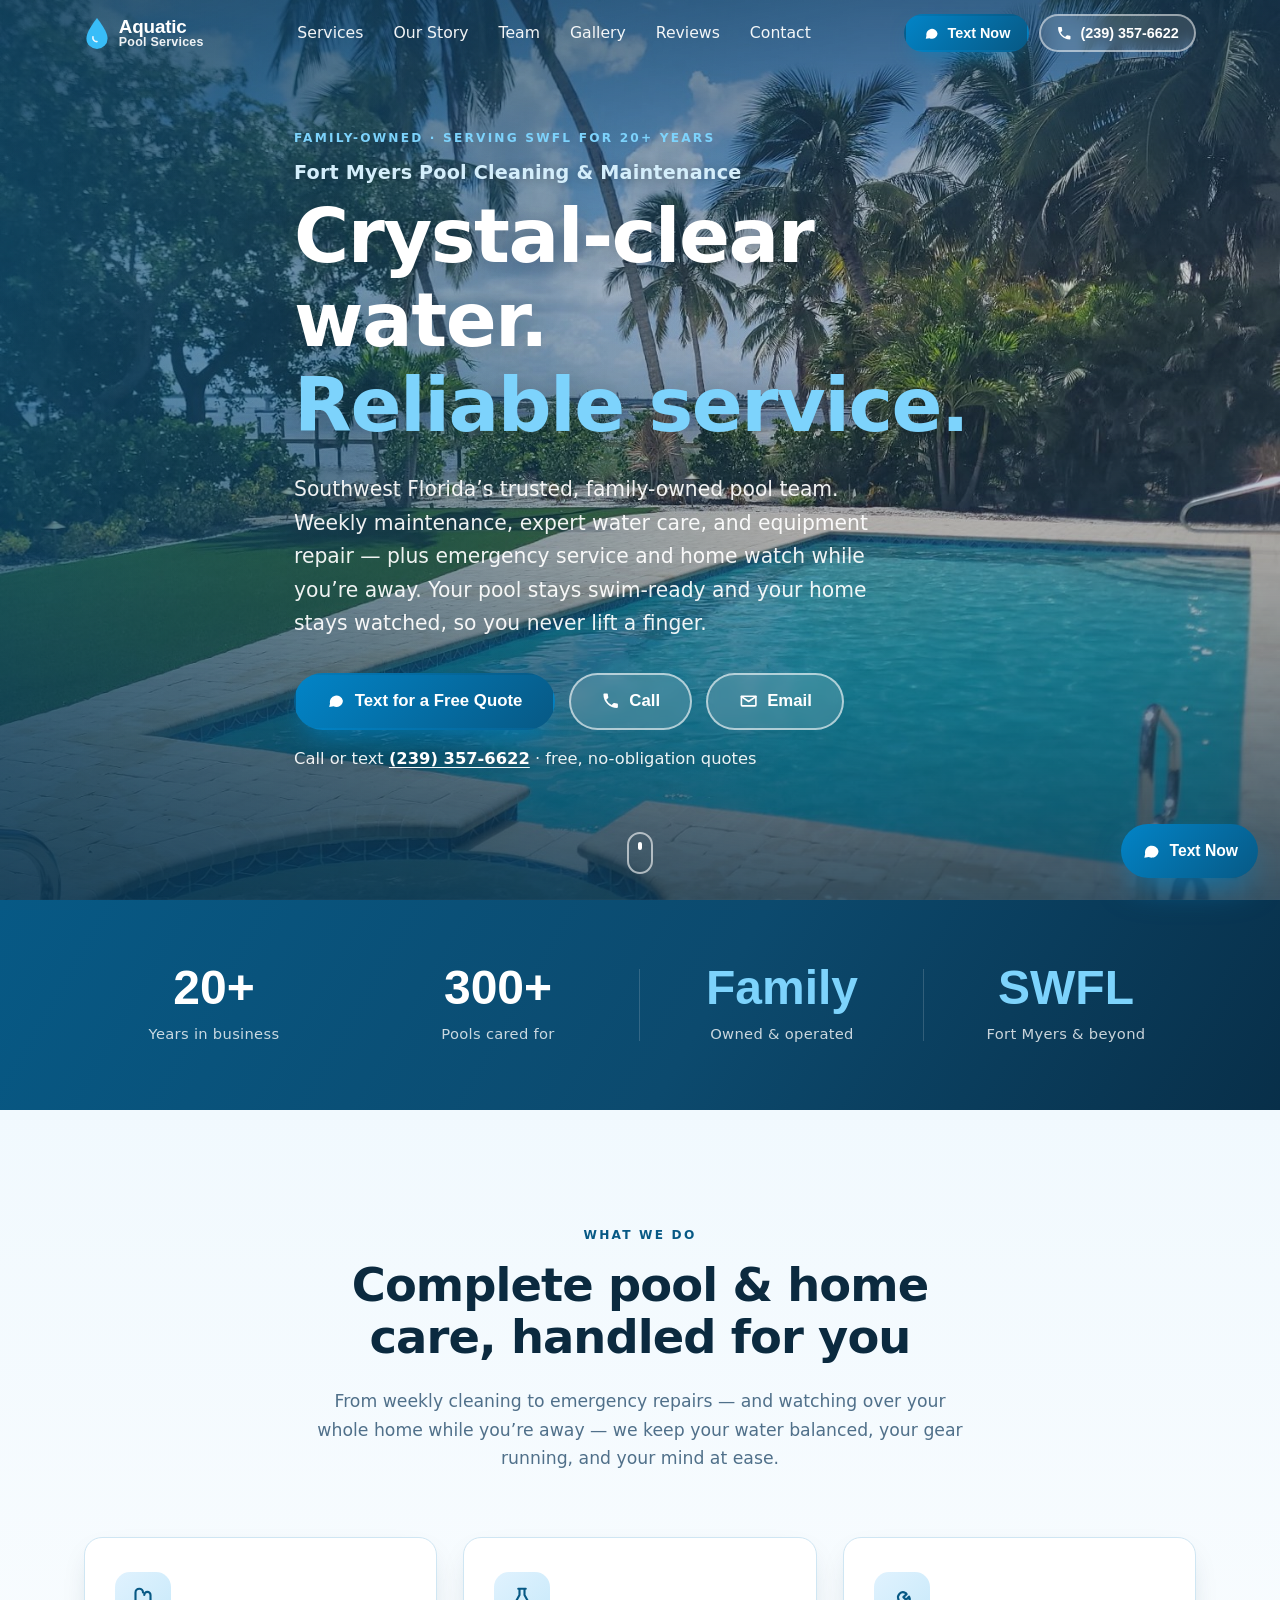
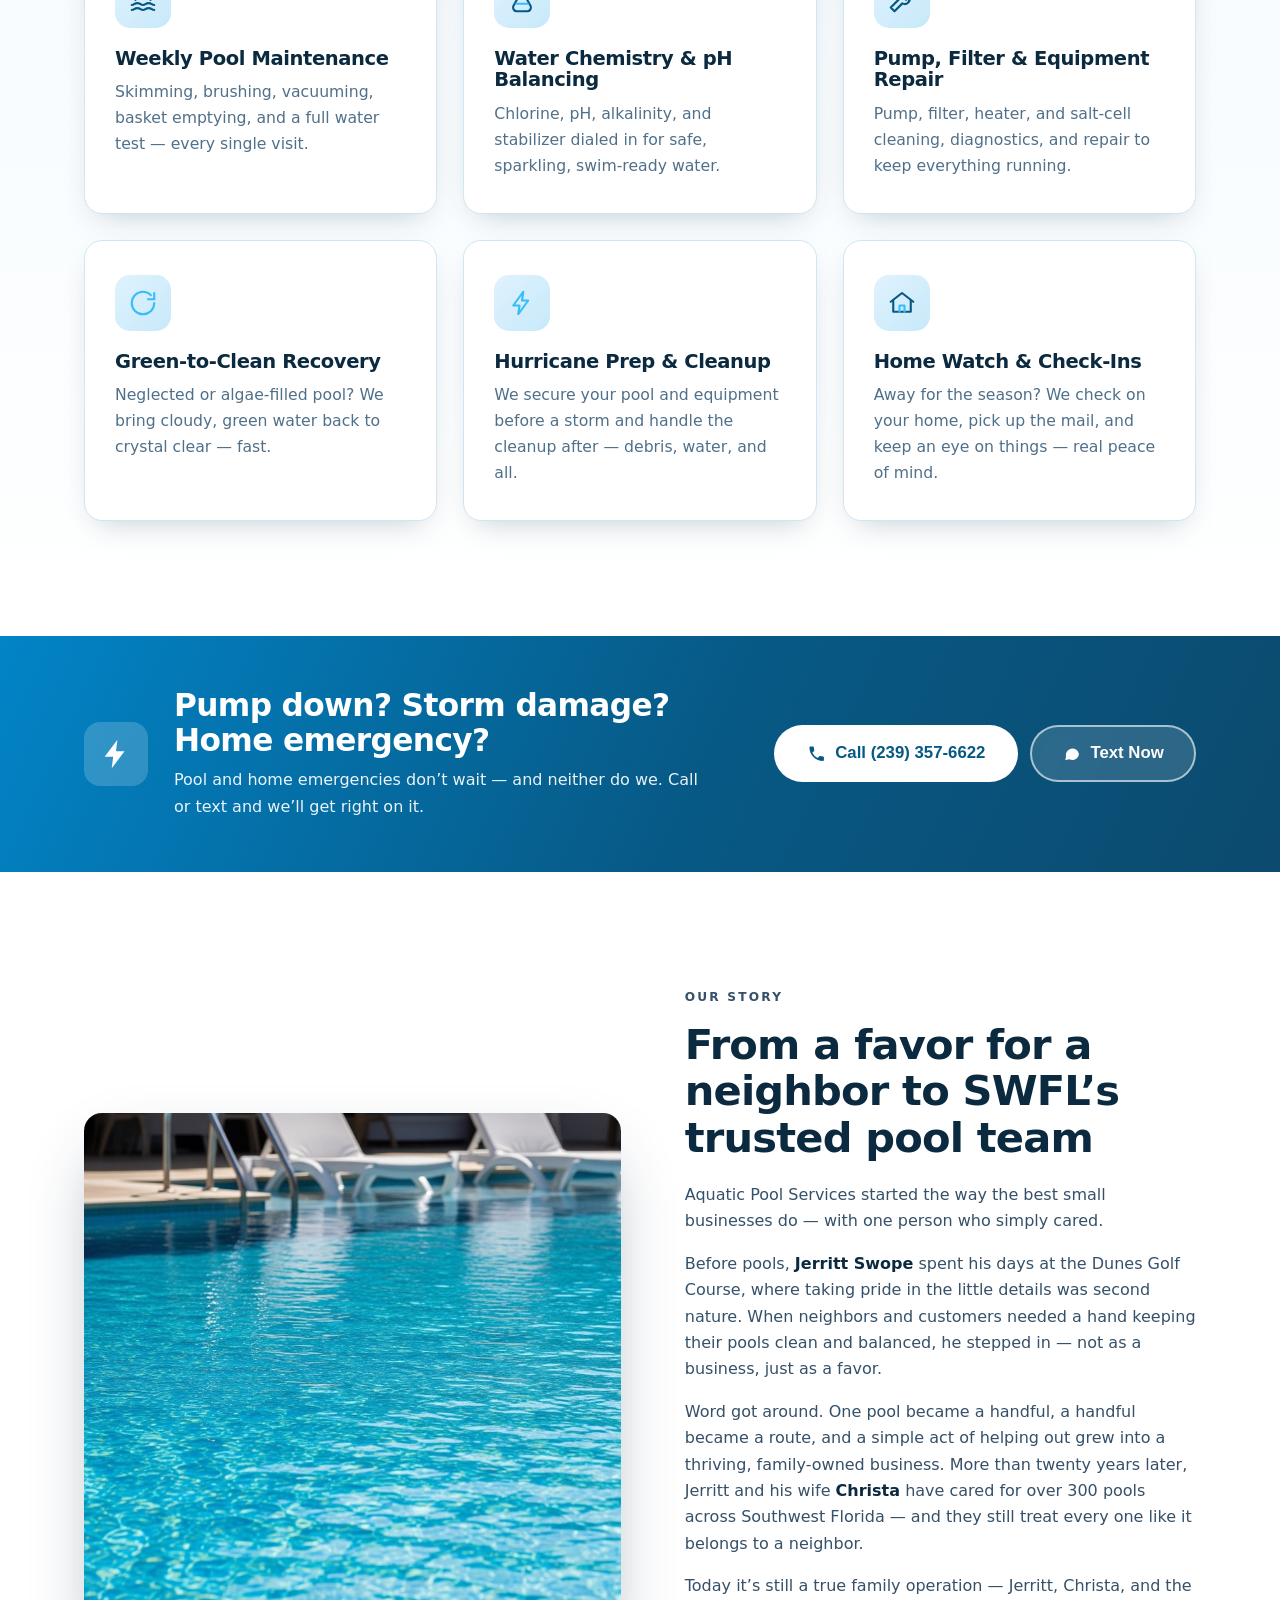
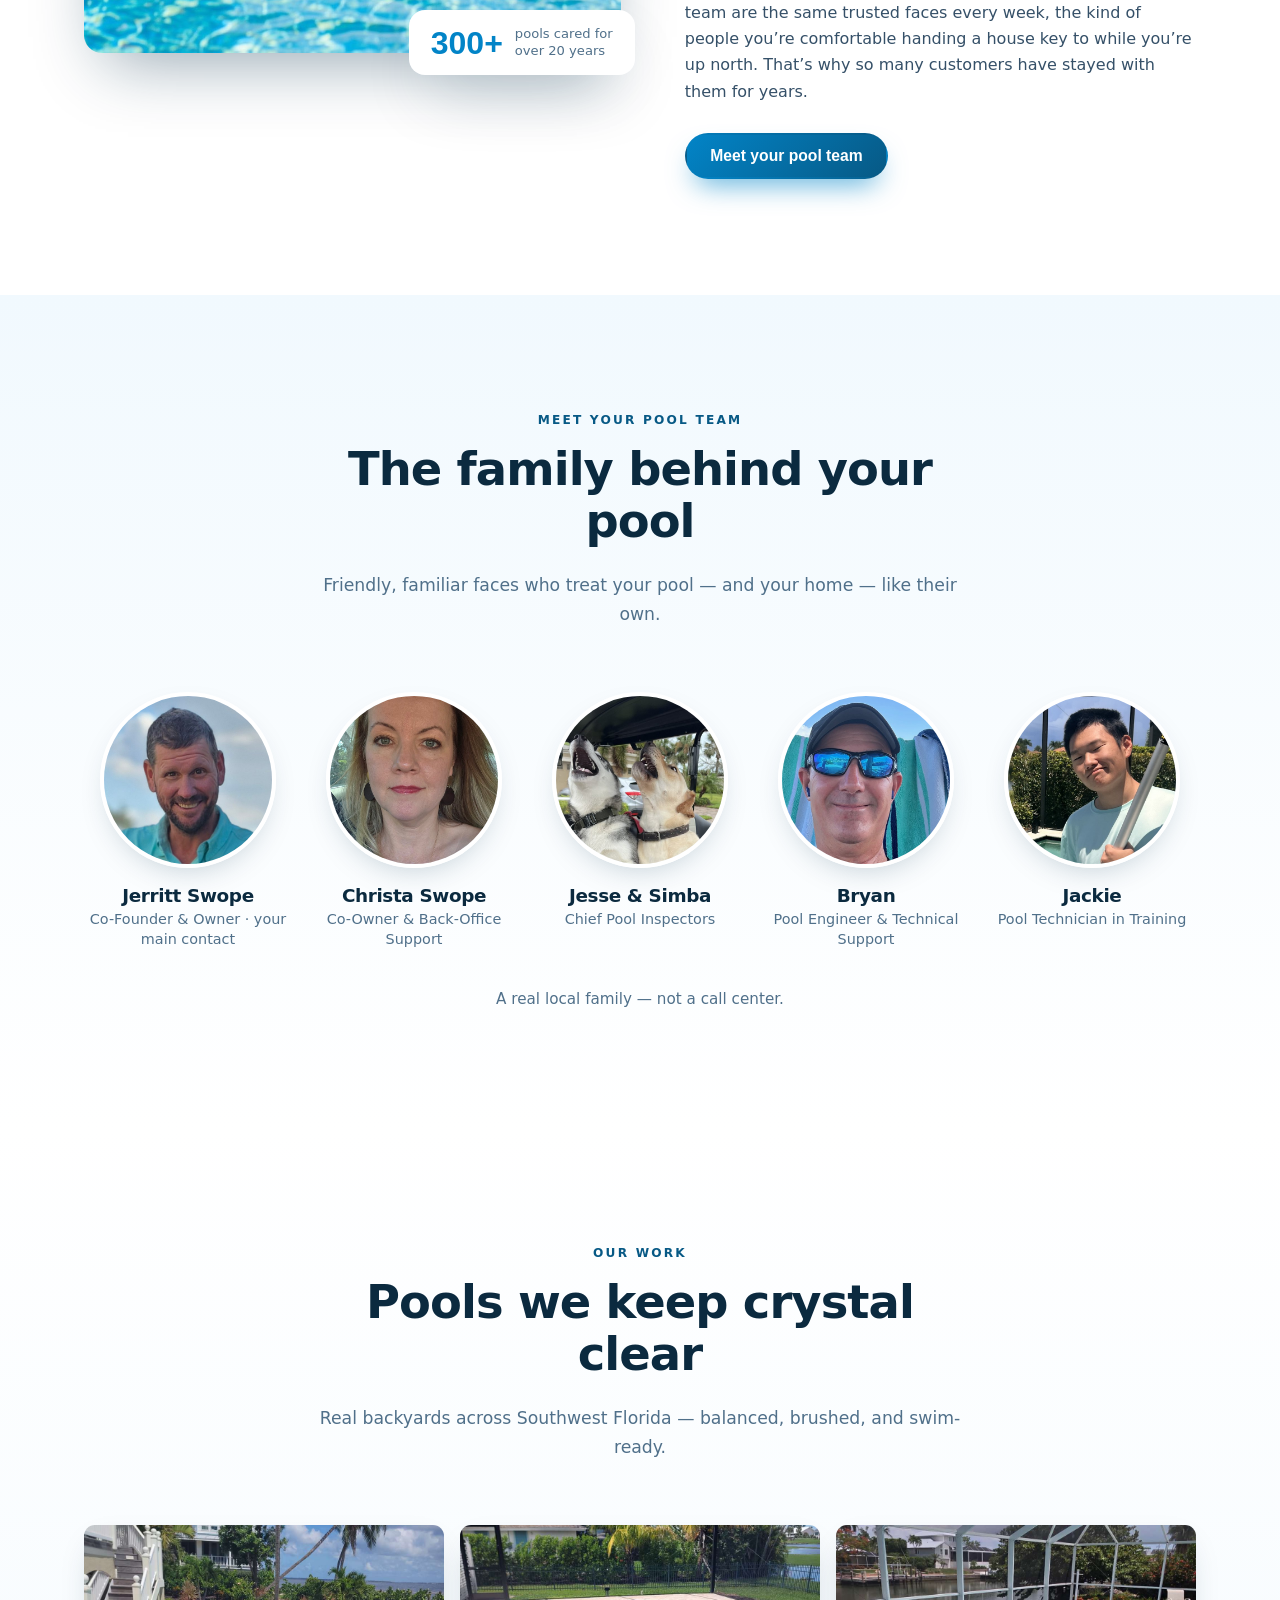
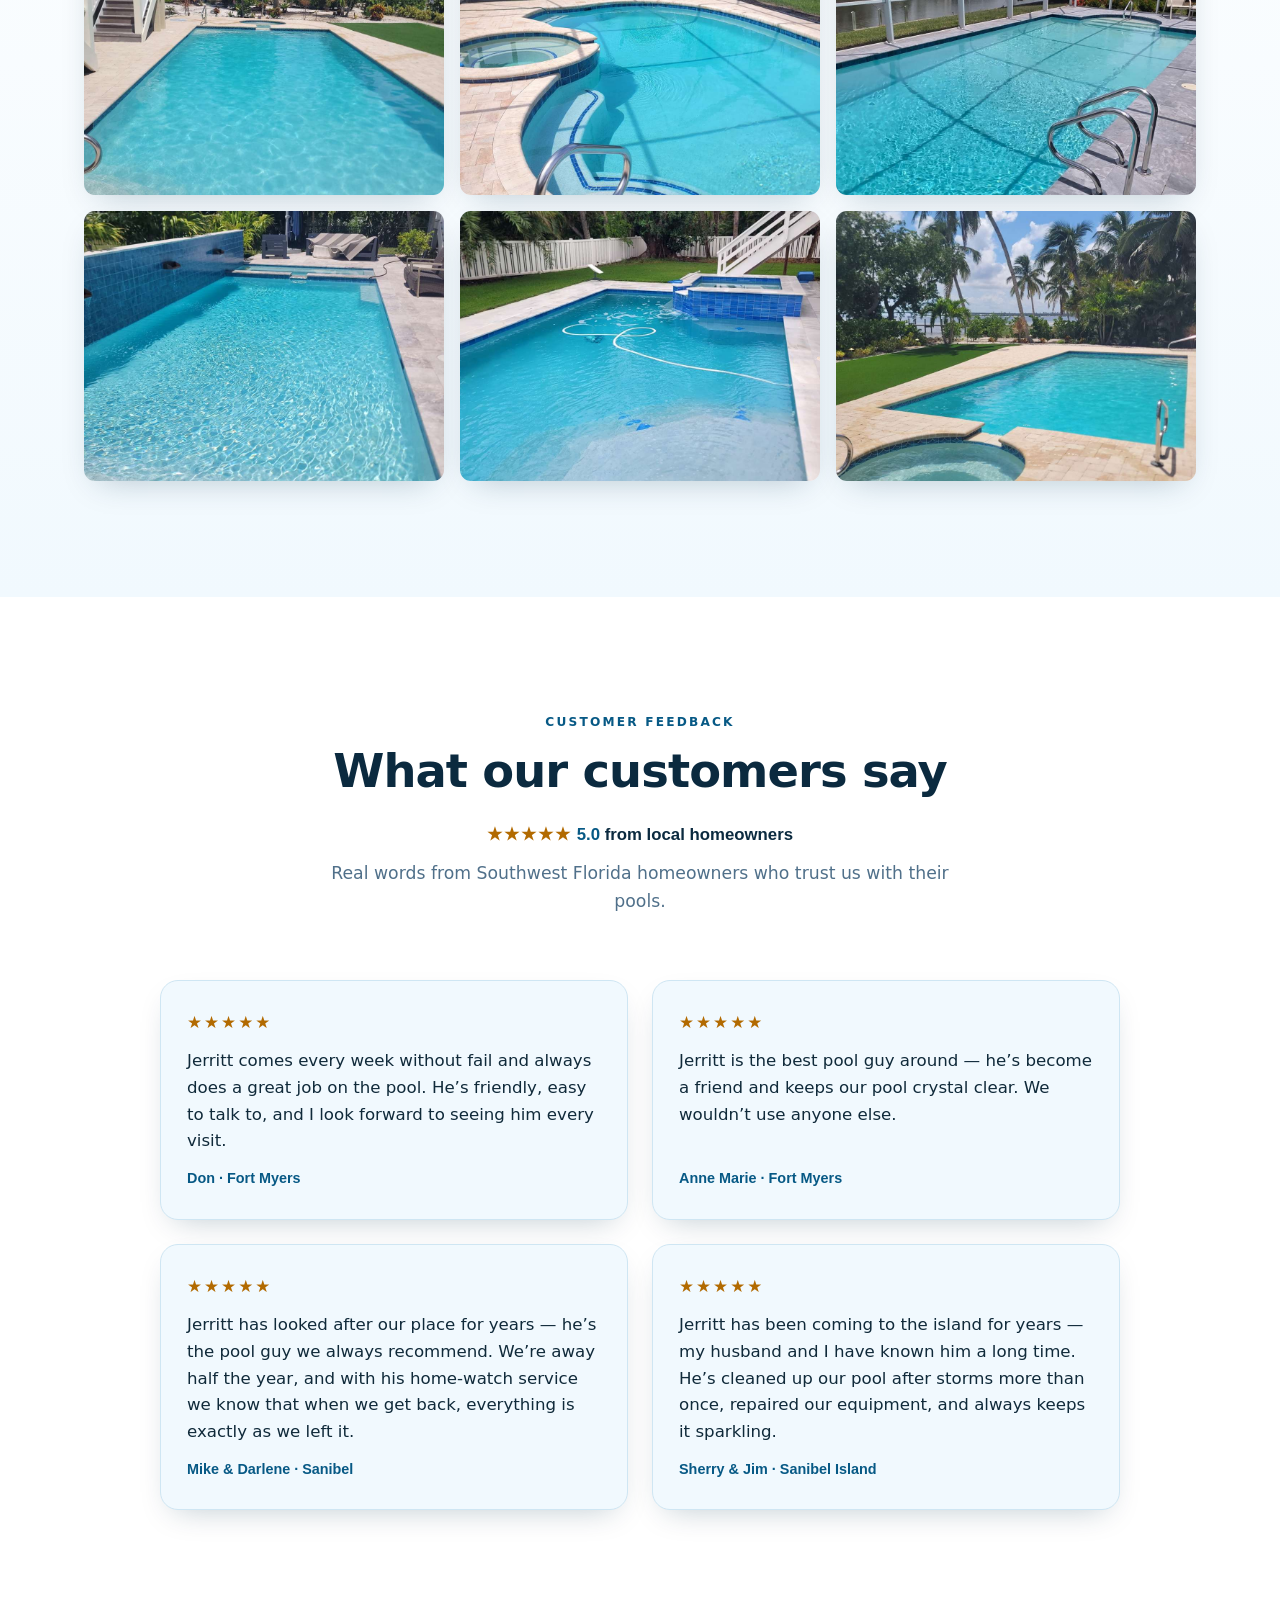
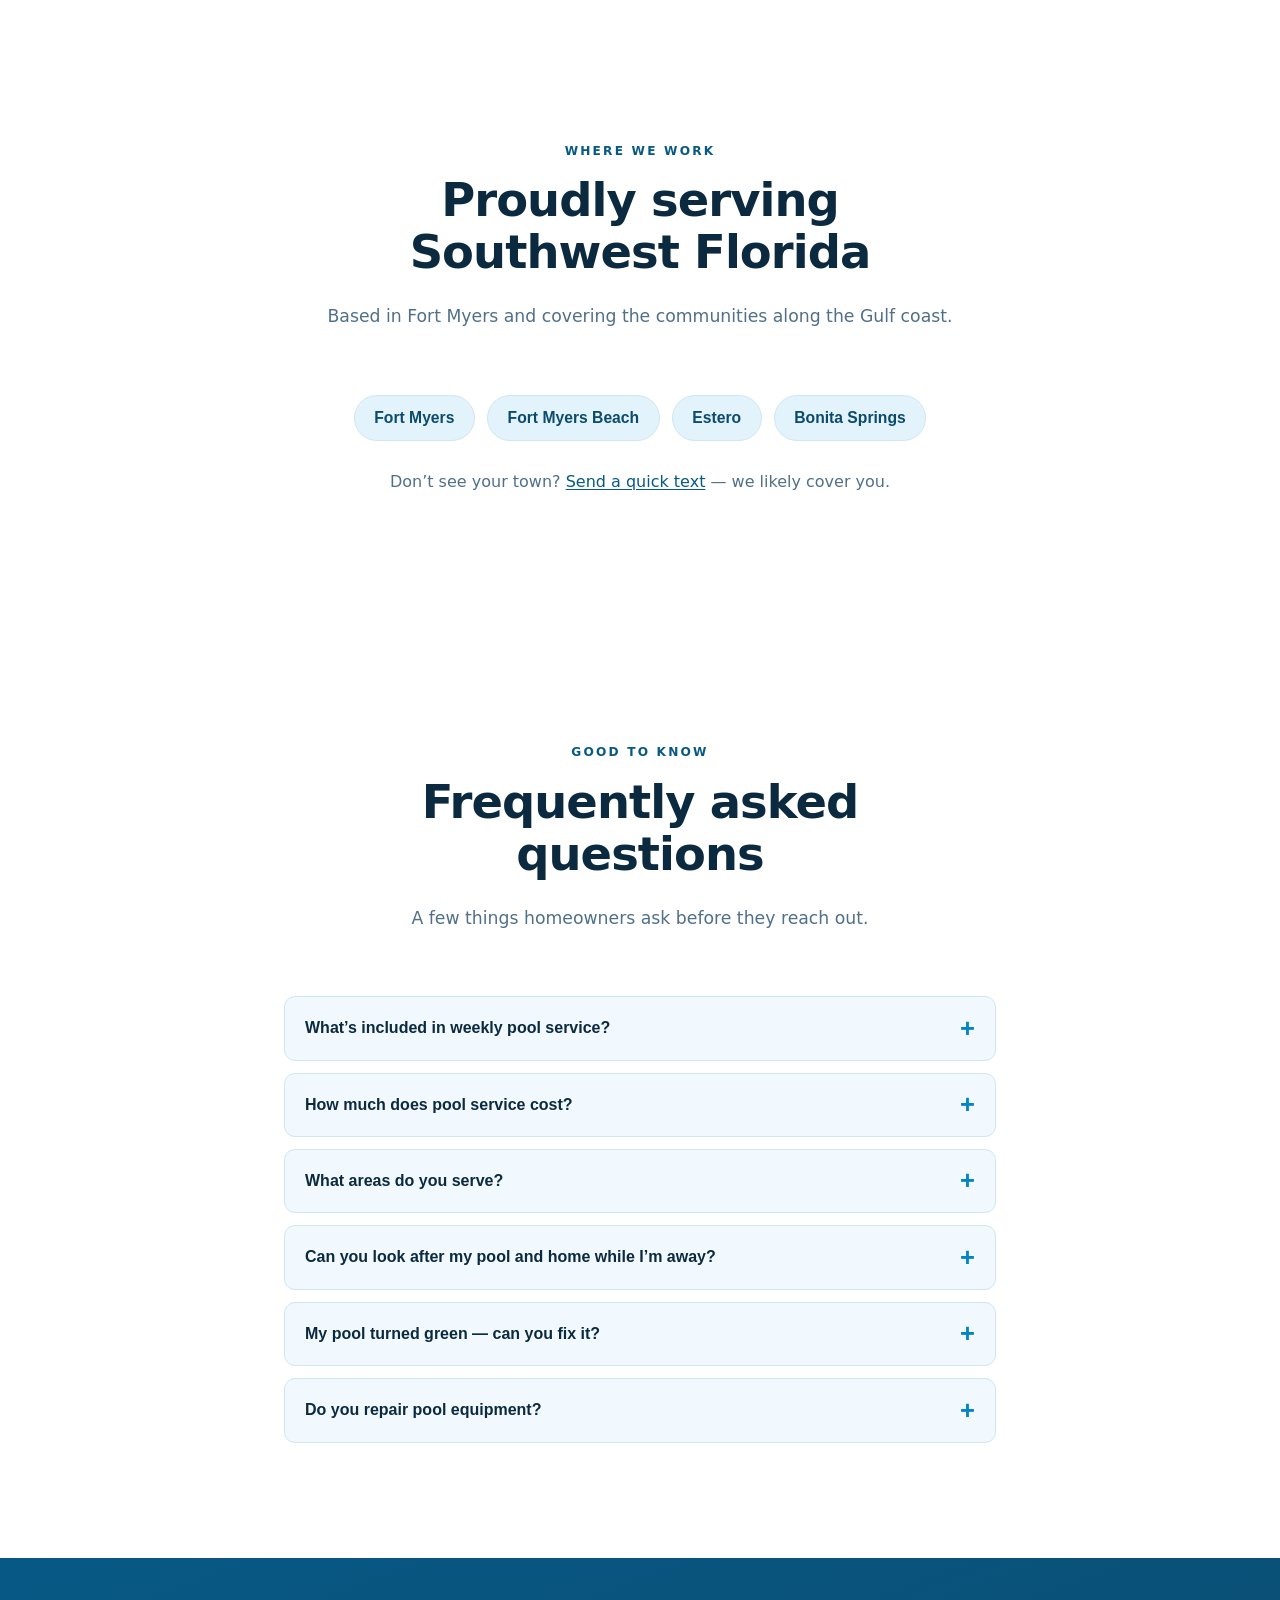
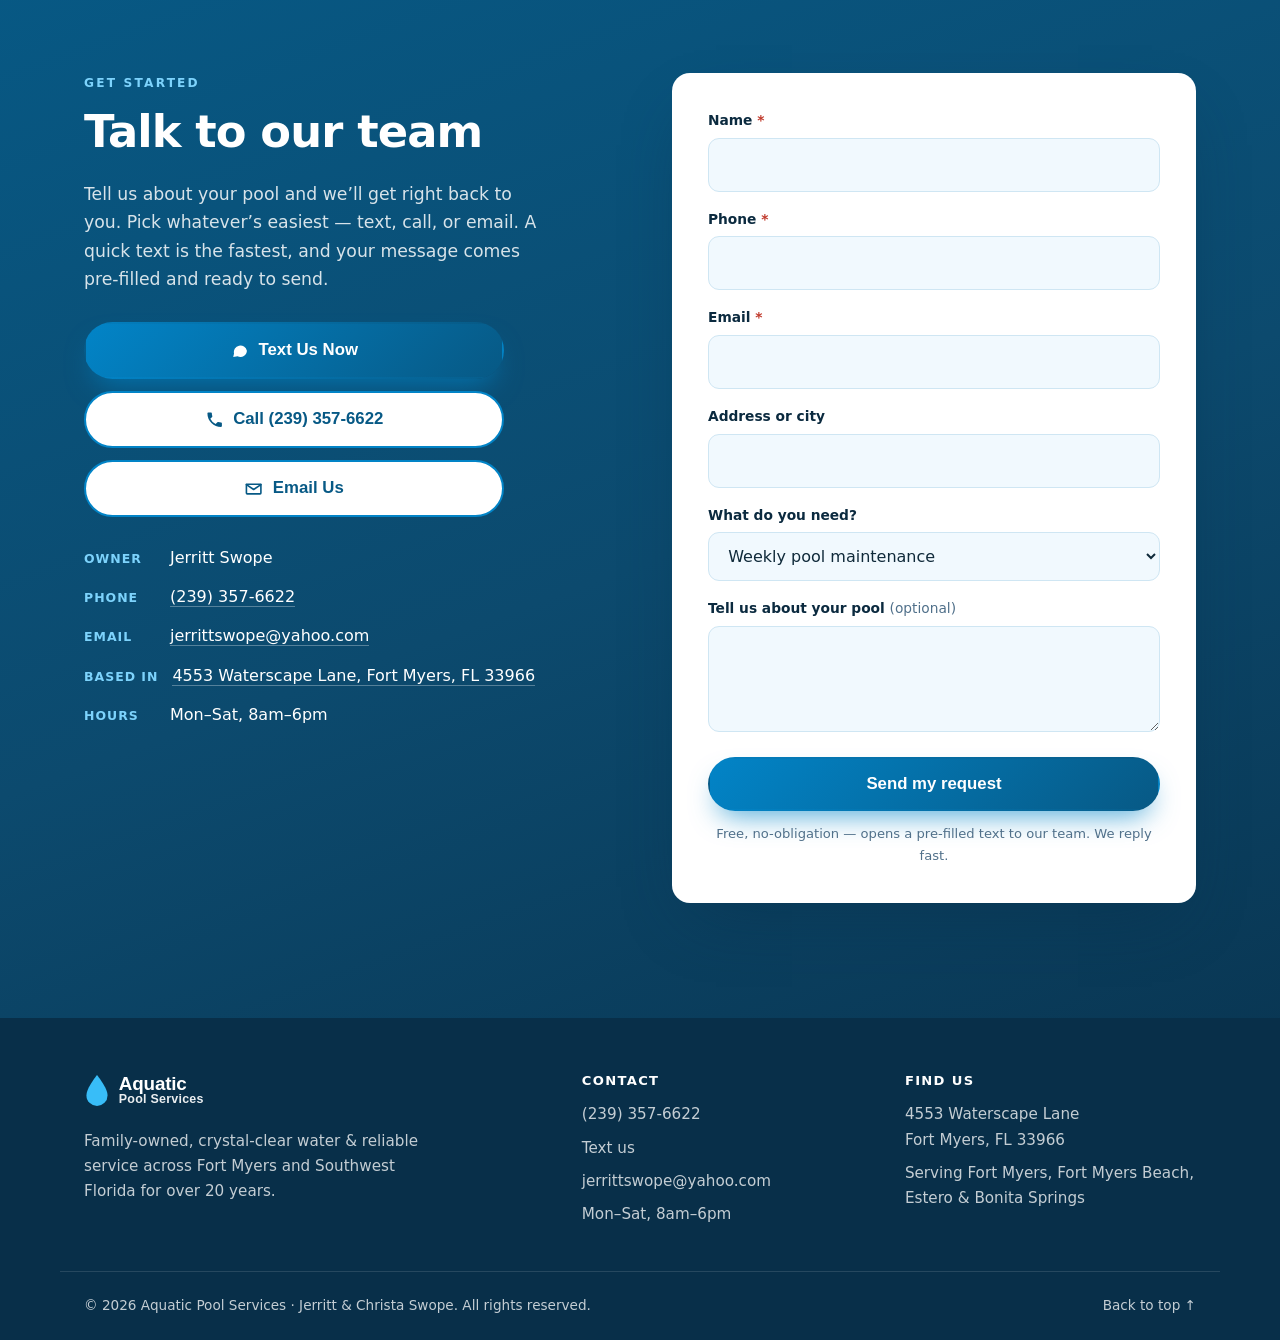
==== commit 314d0d5d: "Footer: drop "& all of SWFL", list the four service cities Co-Authored-By: Claude Opus 4.8 (1M conte" ====
--- a/index.html
+++ b/index.html
@@ -516,7 +516,7 @@
       <div class="footer-col">
         <h4>Find us</h4>
         <a href="https://maps.google.com/?q=4553+Waterscape+Lane+Fort+Myers+FL+33966" target="_blank" rel="noopener">4553 Waterscape Lane<br />Fort Myers, FL 33966</a>
-        <span>Serving Fort Myers, Estero,<br />Bonita Springs &amp; all of SWFL</span>
+        <span>Serving Fort Myers, Fort Myers Beach,<br />Estero &amp; Bonita Springs</span>
       </div>
     </div>
     <div class="container footer-bottom">
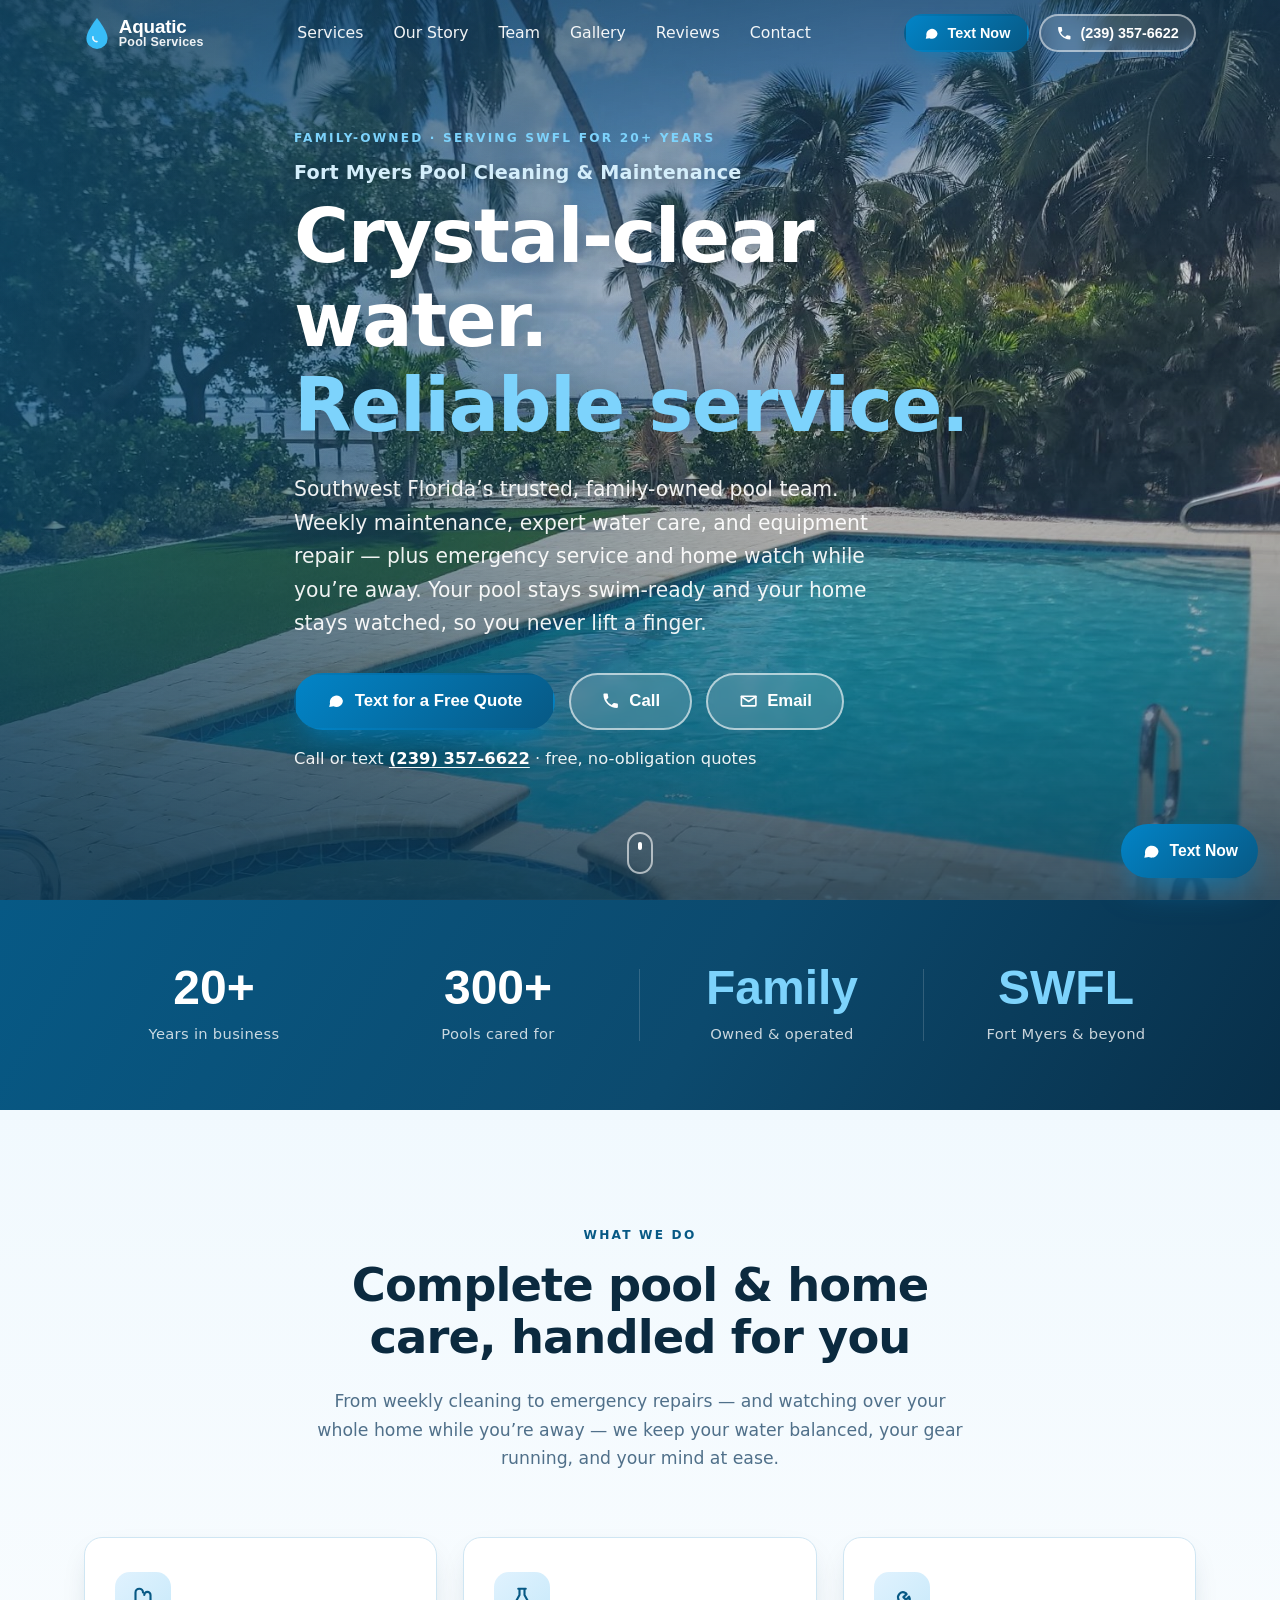
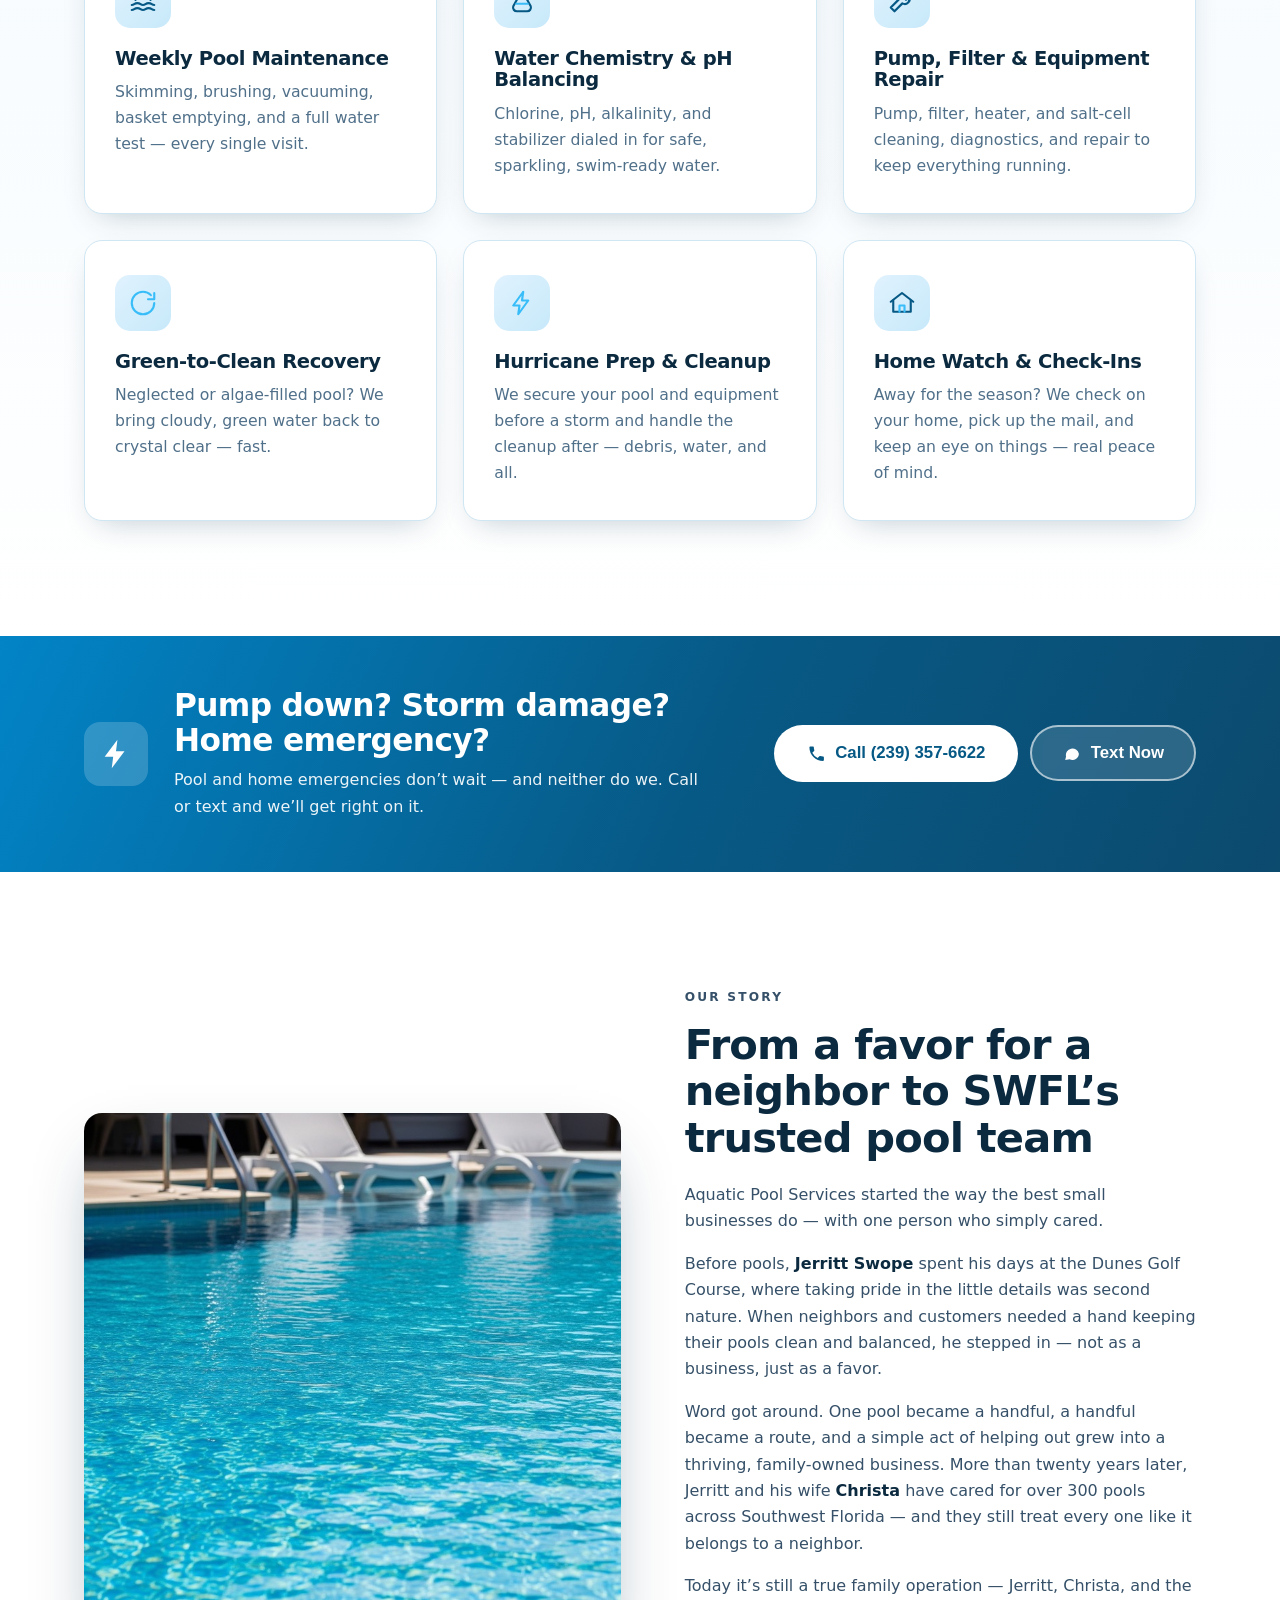
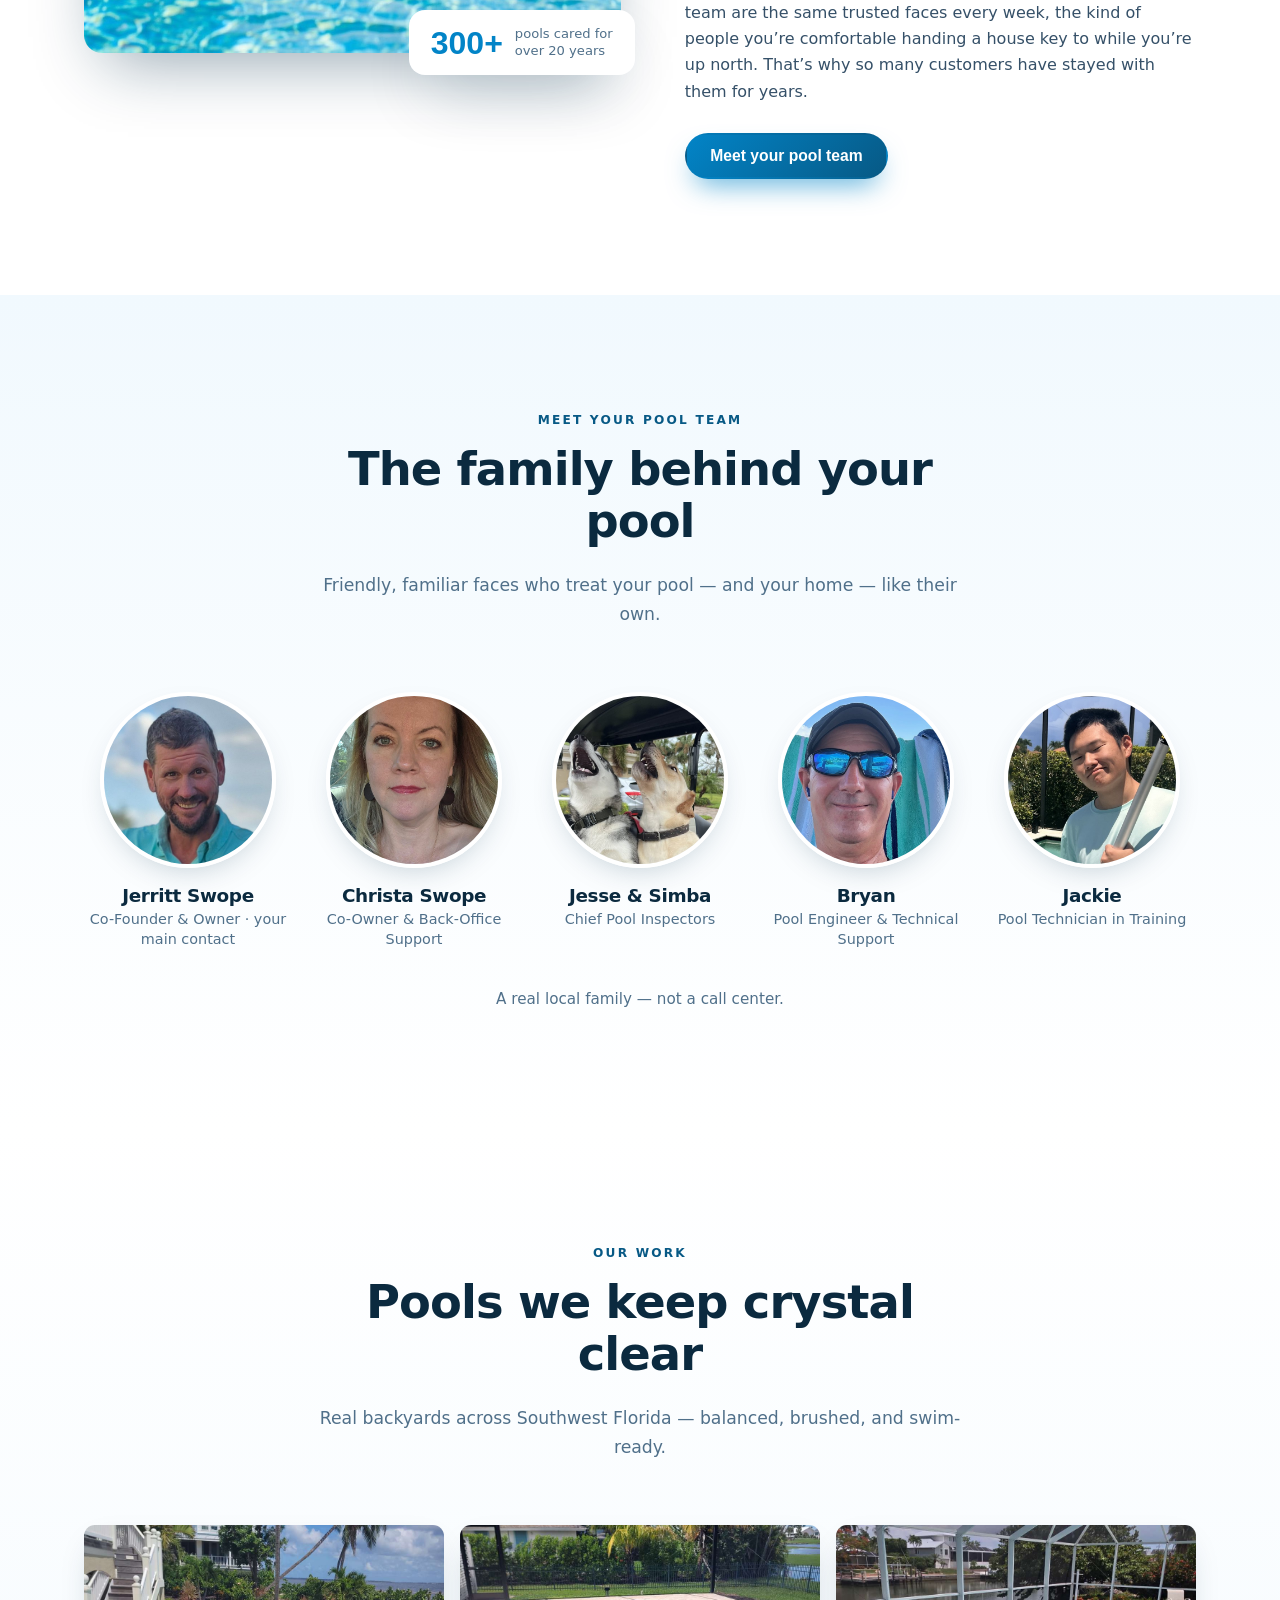
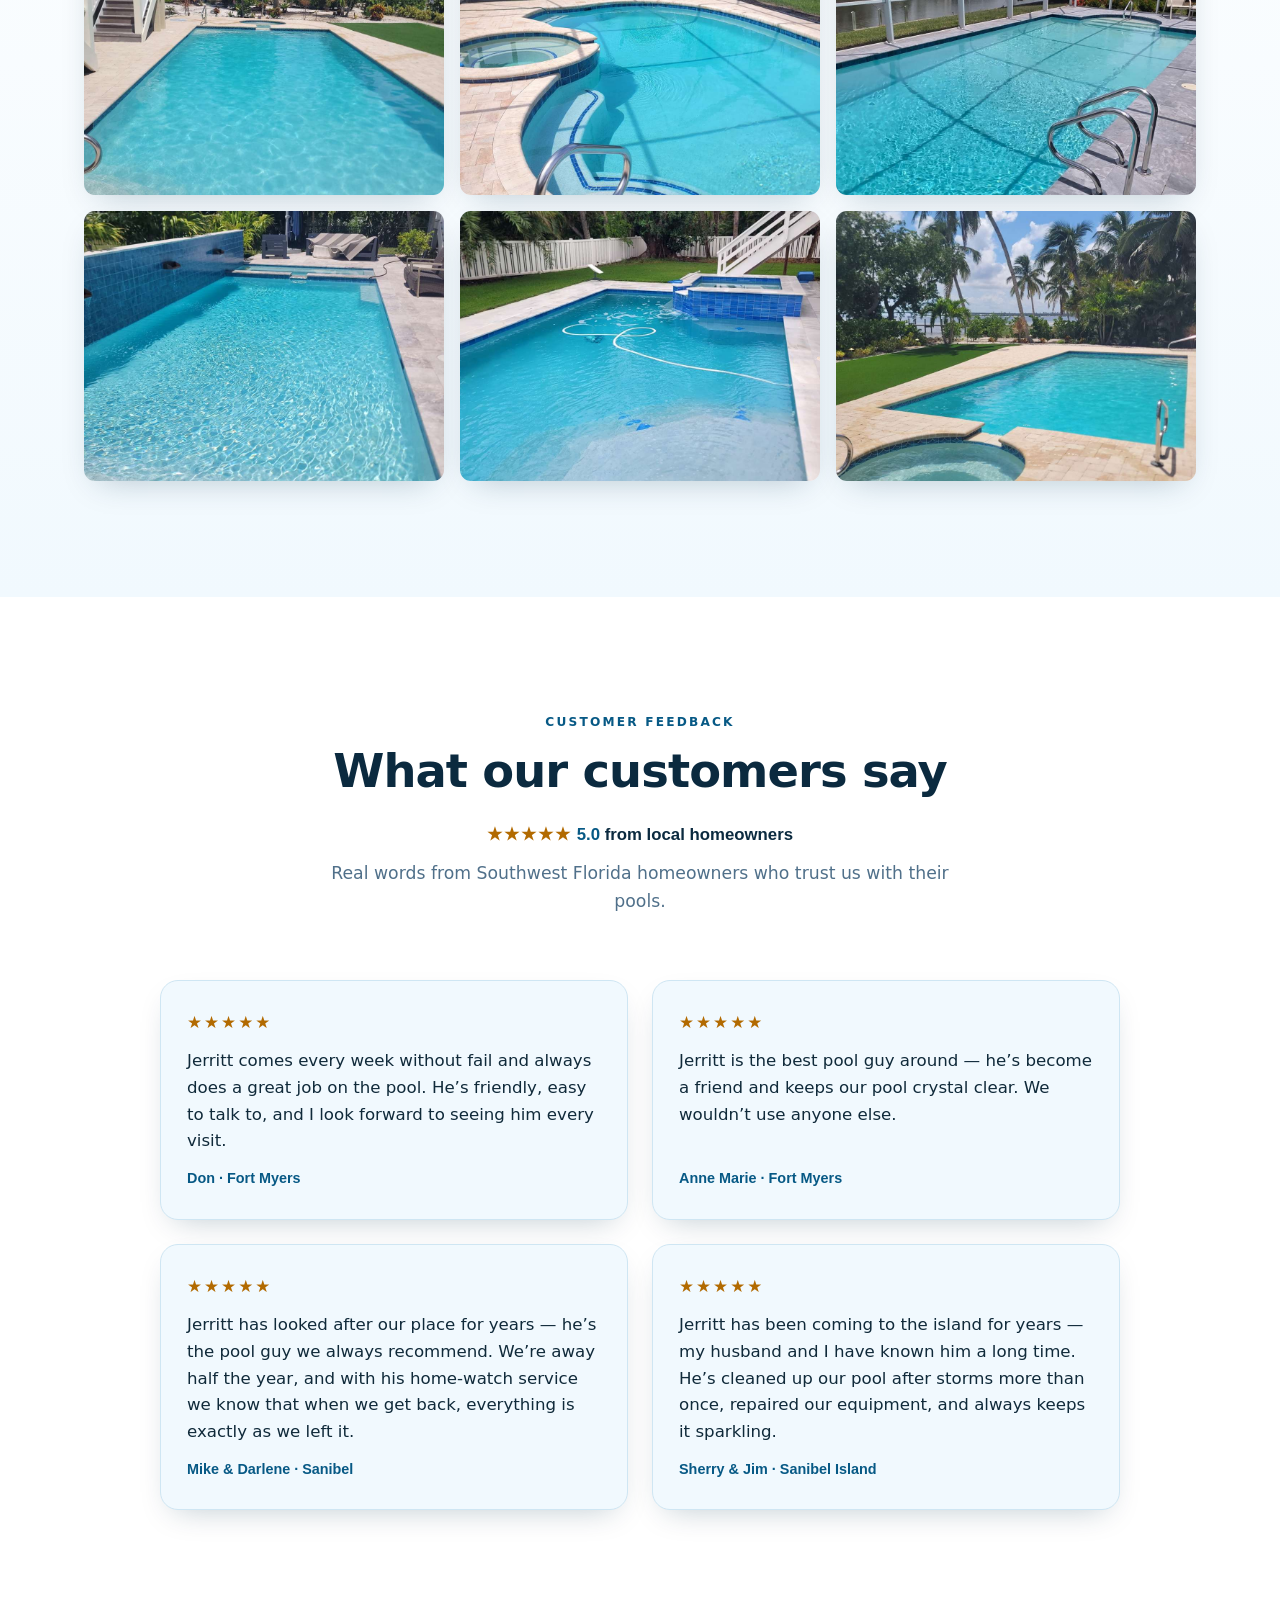
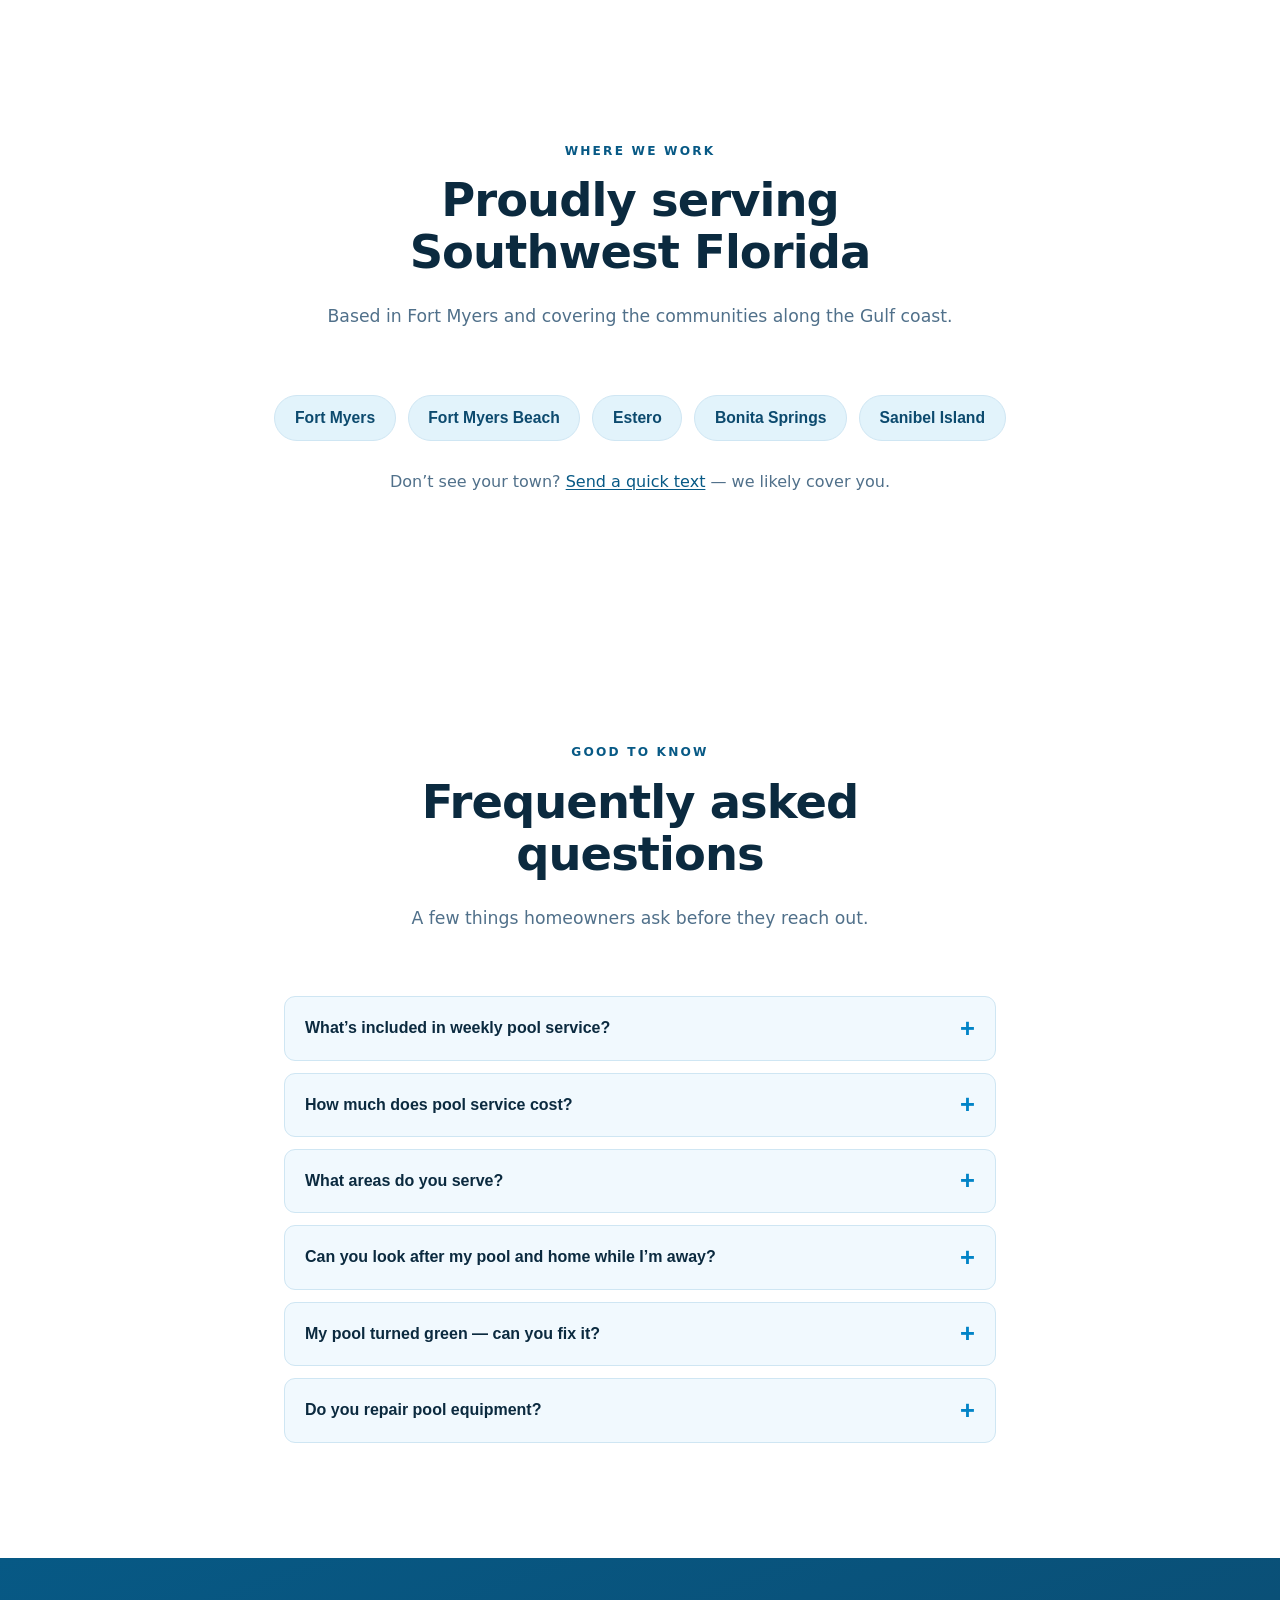
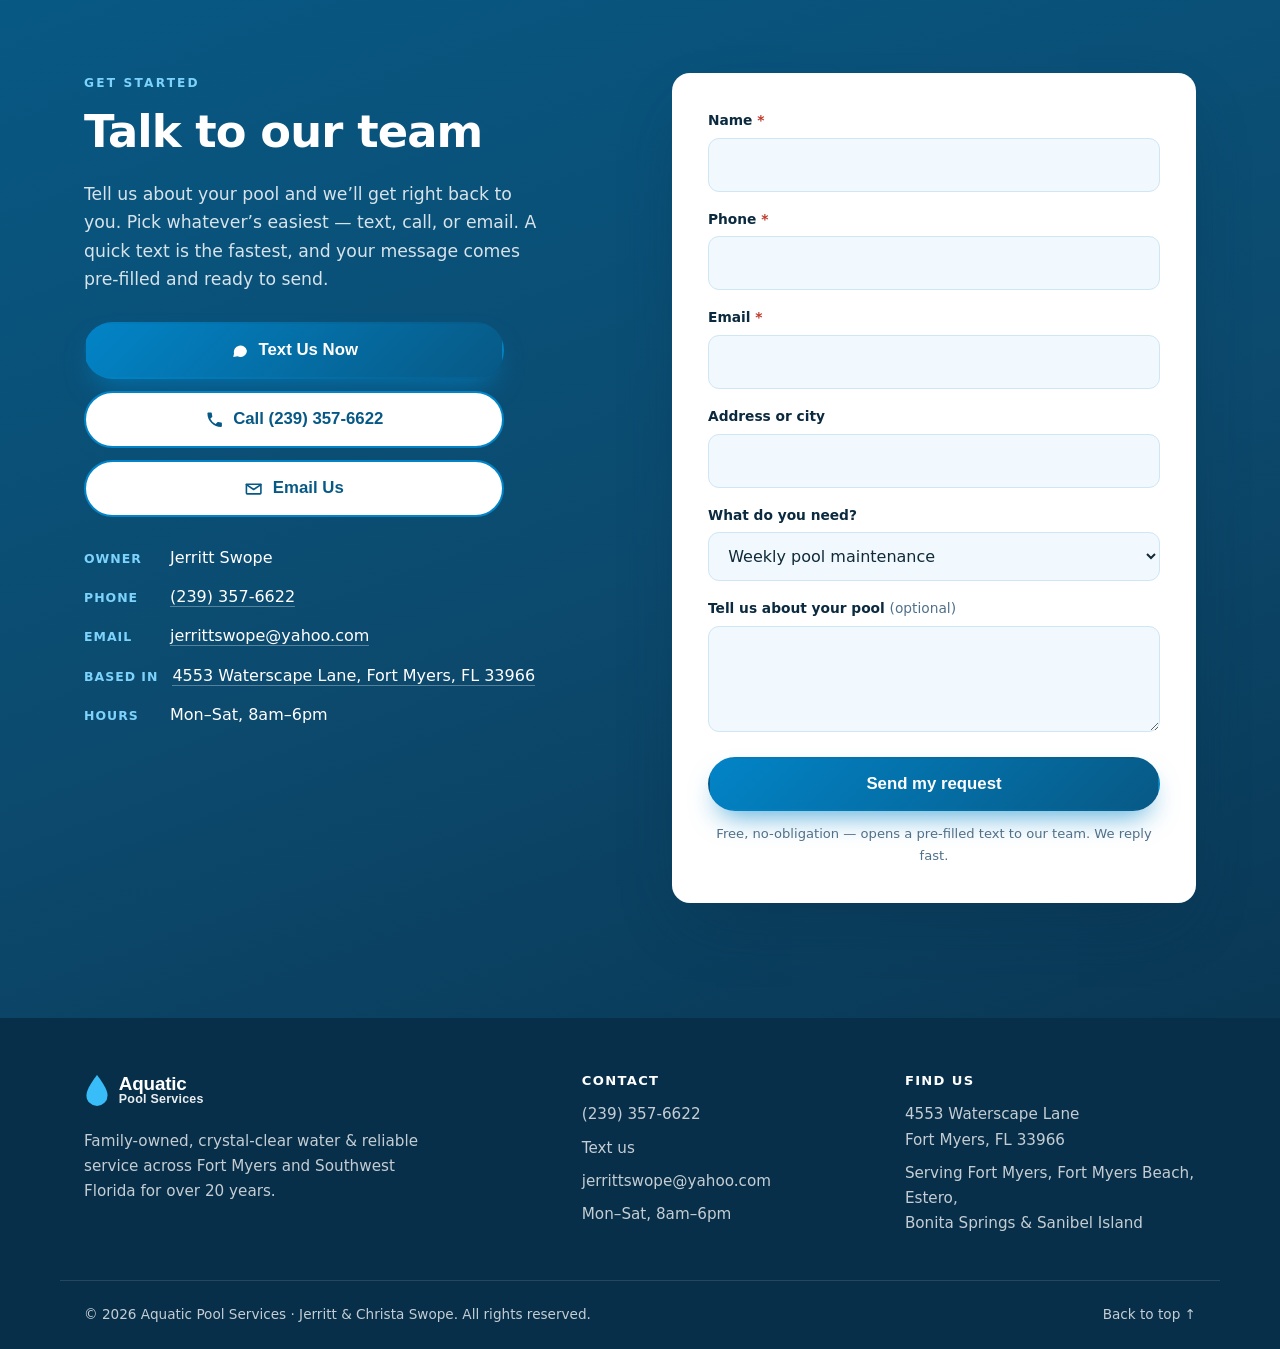
==== commit eb50c3bb: "Add Sanibel Island to service area (list, footer, FAQ, schema) Co-Authored-By: Claude Opus 4.8 (1M c" ====
--- a/index.html
+++ b/index.html
@@ -69,7 +69,8 @@
       { "@type": "City", "name": "Fort Myers" },
       { "@type": "City", "name": "Fort Myers Beach" },
       { "@type": "City", "name": "Estero" },
-      { "@type": "City", "name": "Bonita Springs" }
+      { "@type": "City", "name": "Bonita Springs" },
+      { "@type": "City", "name": "Sanibel Island" }
     ],
     "hasOfferCatalog": {
       "@type": "OfferCatalog",
@@ -366,6 +367,7 @@
           <li>Fort Myers</li>          <li>Fort Myers Beach</li>
           <li>Estero</li>
           <li>Bonita Springs</li>
+          <li>Sanibel Island</li>
         </ul>
         <p class="area-note reveal">Don&rsquo;t see your town? <a href="sms:+12393576622?&body=Hi%20Jerritt%2C%20do%20you%20service%20my%20area%3F">Send a quick text</a> &mdash; we likely cover you.</p>
       </div>
@@ -390,7 +392,7 @@
           </details>
           <details class="faq-item">
             <summary>What areas do you serve?</summary>
-            <p>Fort Myers, Fort Myers Beach, Estero, Bonita Springs, and the surrounding Southwest Florida communities. Not sure if we reach you? Just ask.</p>
+            <p>Fort Myers, Fort Myers Beach, Estero, Bonita Springs, Sanibel Island, and the surrounding Southwest Florida communities. Not sure if we reach you? Just ask.</p>
           </details>
           <details class="faq-item">
             <summary>Can you look after my pool and home while I&rsquo;m away?</summary>
@@ -414,7 +416,7 @@
       "mainEntity": [
         { "@type": "Question", "name": "What's included in weekly pool service?", "acceptedAnswer": { "@type": "Answer", "text": "Every visit we skim, brush, and vacuum, empty the skimmer and pump baskets, and run a full water test (chlorine, pH, alkalinity, and stabilizer), then check that your pump and equipment are running right." } },
         { "@type": "Question", "name": "How much does pool service cost?", "acceptedAnswer": { "@type": "Answer", "text": "Every pool is a little different, so we give a free, no-obligation quote based on your pool and what you need. Text or call (239) 357-6622 for a price." } },
-        { "@type": "Question", "name": "What areas do you serve?", "acceptedAnswer": { "@type": "Answer", "text": "Fort Myers, Fort Myers Beach, Estero, Bonita Springs, and the surrounding Southwest Florida communities." } },
+        { "@type": "Question", "name": "What areas do you serve?", "acceptedAnswer": { "@type": "Answer", "text": "Fort Myers, Fort Myers Beach, Estero, Bonita Springs, Sanibel Island, and the surrounding Southwest Florida communities." } },
         { "@type": "Question", "name": "Can you look after my pool and home while I'm away?", "acceptedAnswer": { "@type": "Answer", "text": "Yes. We keep your pool swim-ready year-round, check on your home, pick up the mail, and handle pre- and post-storm inspections for seasonal residents." } },
         { "@type": "Question", "name": "My pool turned green - can you fix it?", "acceptedAnswer": { "@type": "Answer", "text": "Yes. Our green-to-clean recovery brings cloudy, algae-filled water back to crystal clear, then we keep it that way with regular service." } },
         { "@type": "Question", "name": "Do you repair pool equipment?", "acceptedAnswer": { "@type": "Answer", "text": "Yes - pumps, filters, heaters, and salt cells. We clean, diagnose, and repair, and we handle storm cleanup too." } }
@@ -516,7 +518,7 @@
       <div class="footer-col">
         <h4>Find us</h4>
         <a href="https://maps.google.com/?q=4553+Waterscape+Lane+Fort+Myers+FL+33966" target="_blank" rel="noopener">4553 Waterscape Lane<br />Fort Myers, FL 33966</a>
-        <span>Serving Fort Myers, Fort Myers Beach,<br />Estero &amp; Bonita Springs</span>
+        <span>Serving Fort Myers, Fort Myers Beach, Estero,<br />Bonita Springs &amp; Sanibel Island</span>
       </div>
     </div>
     <div class="container footer-bottom">
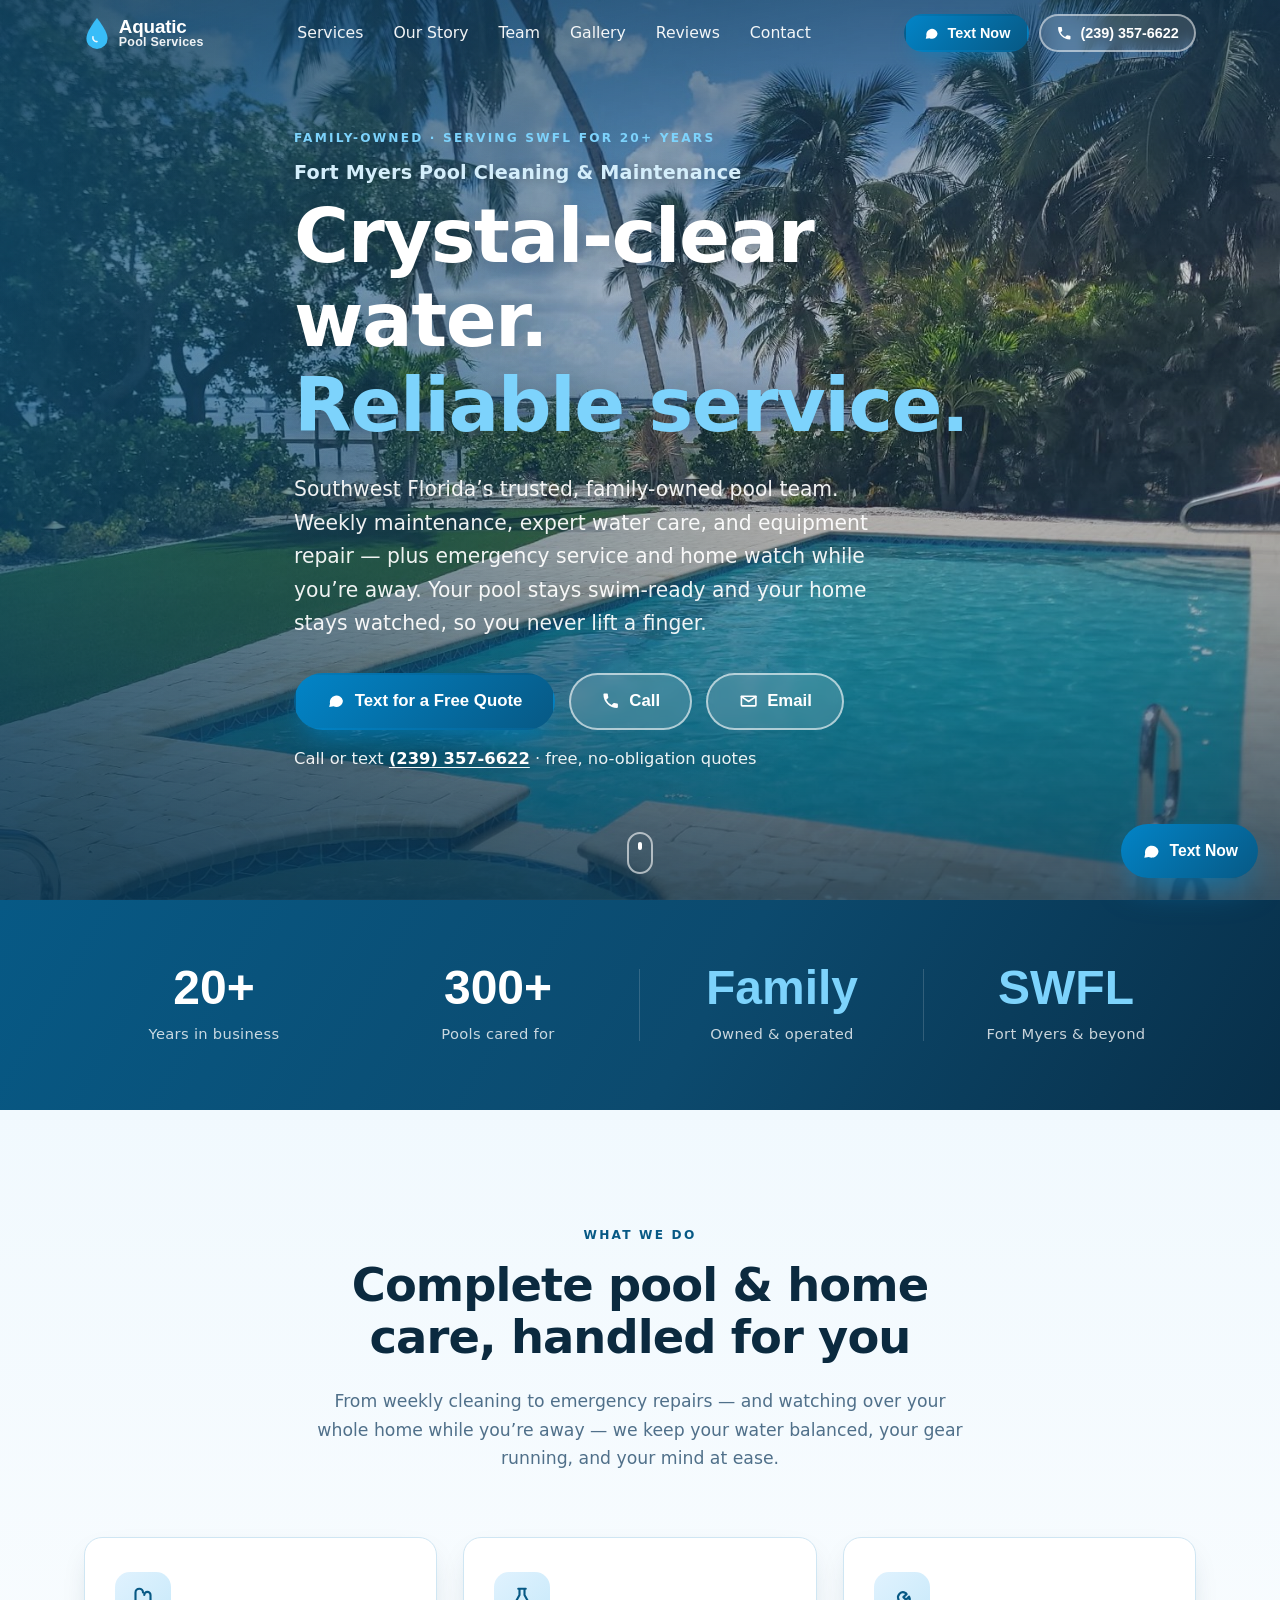
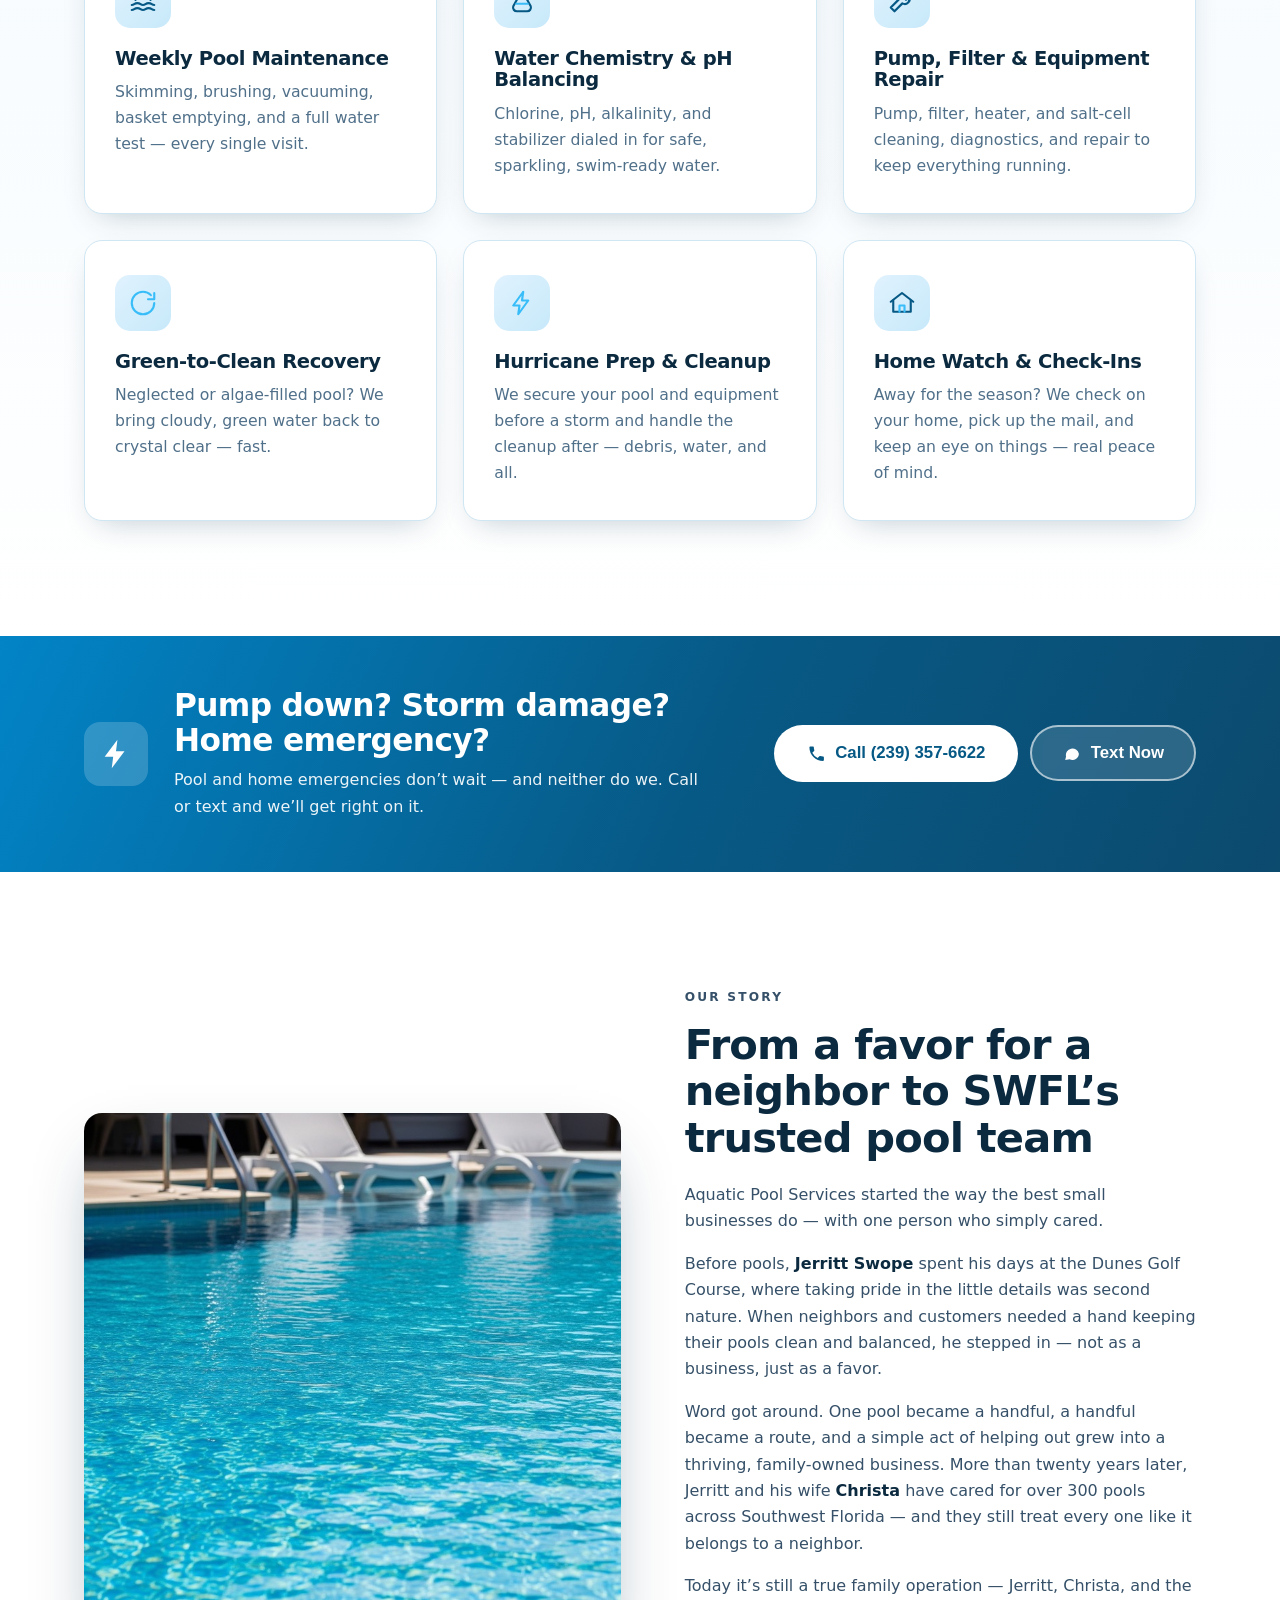
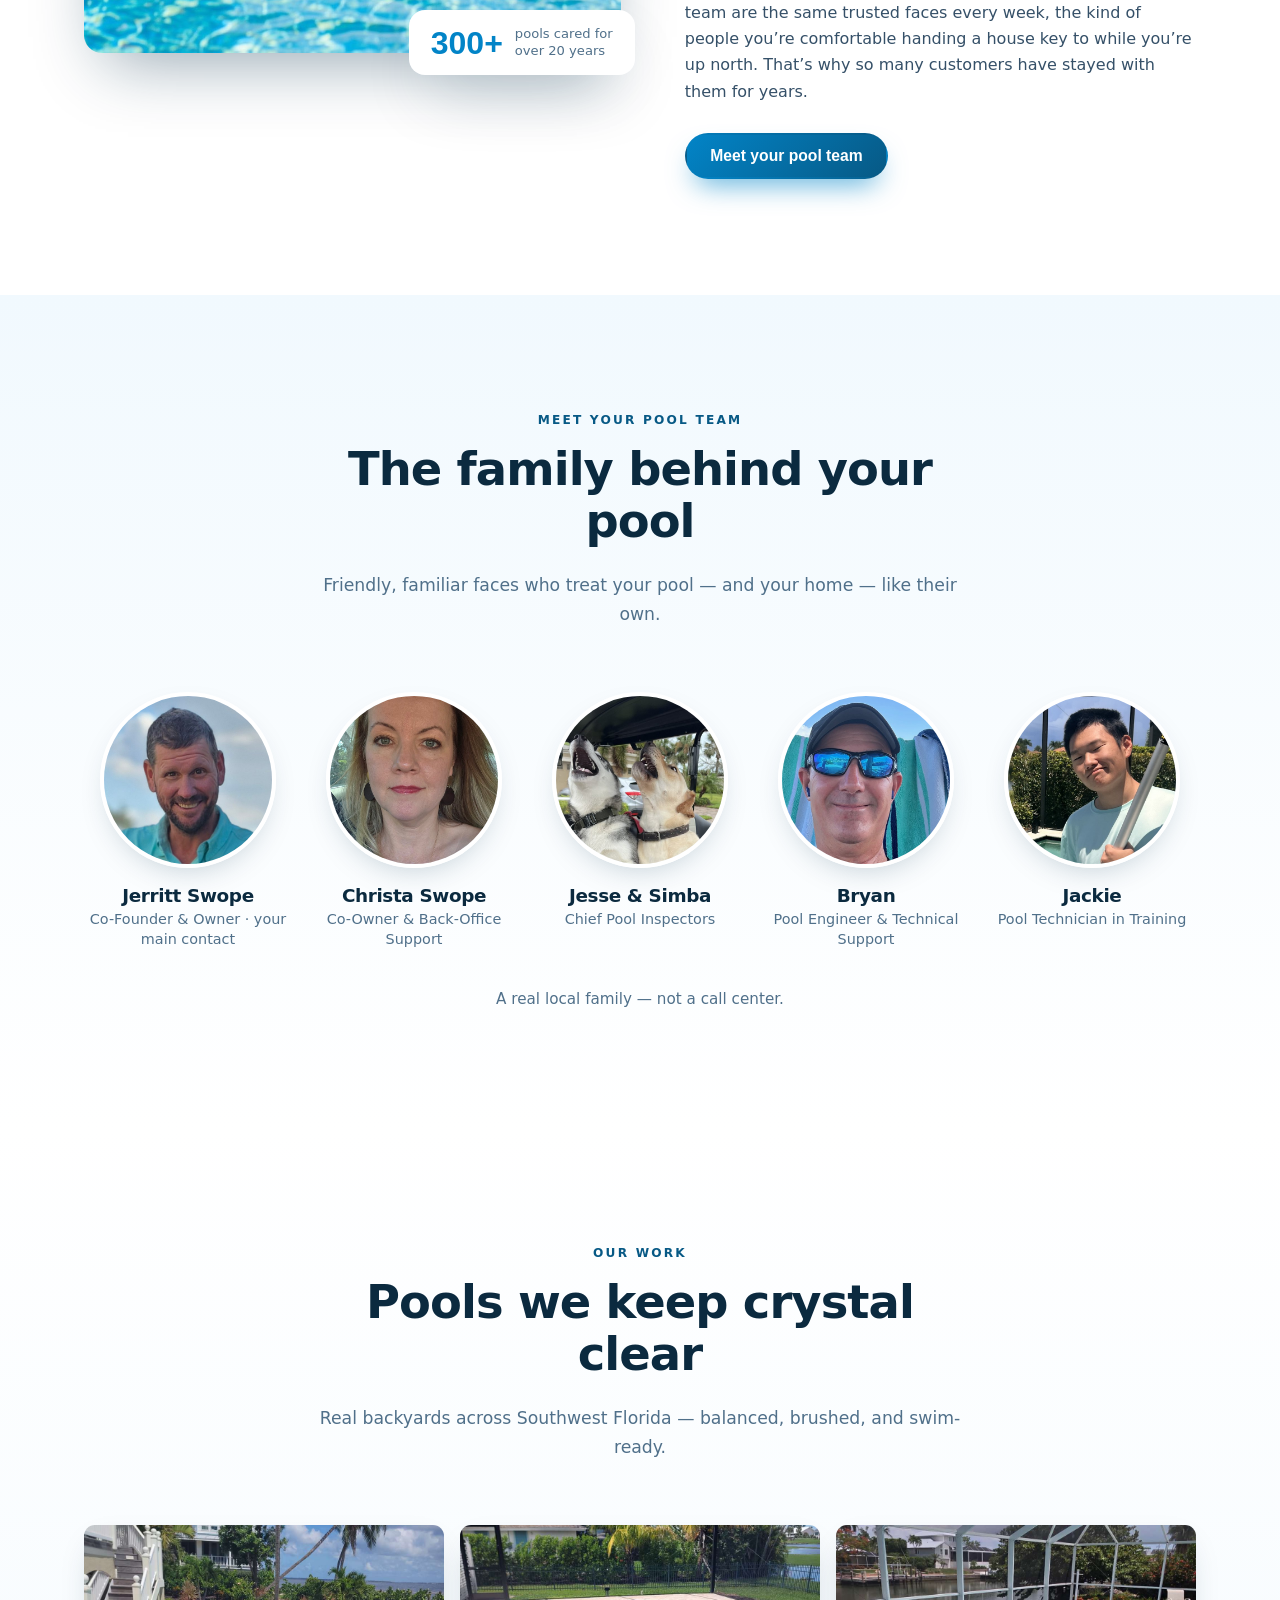
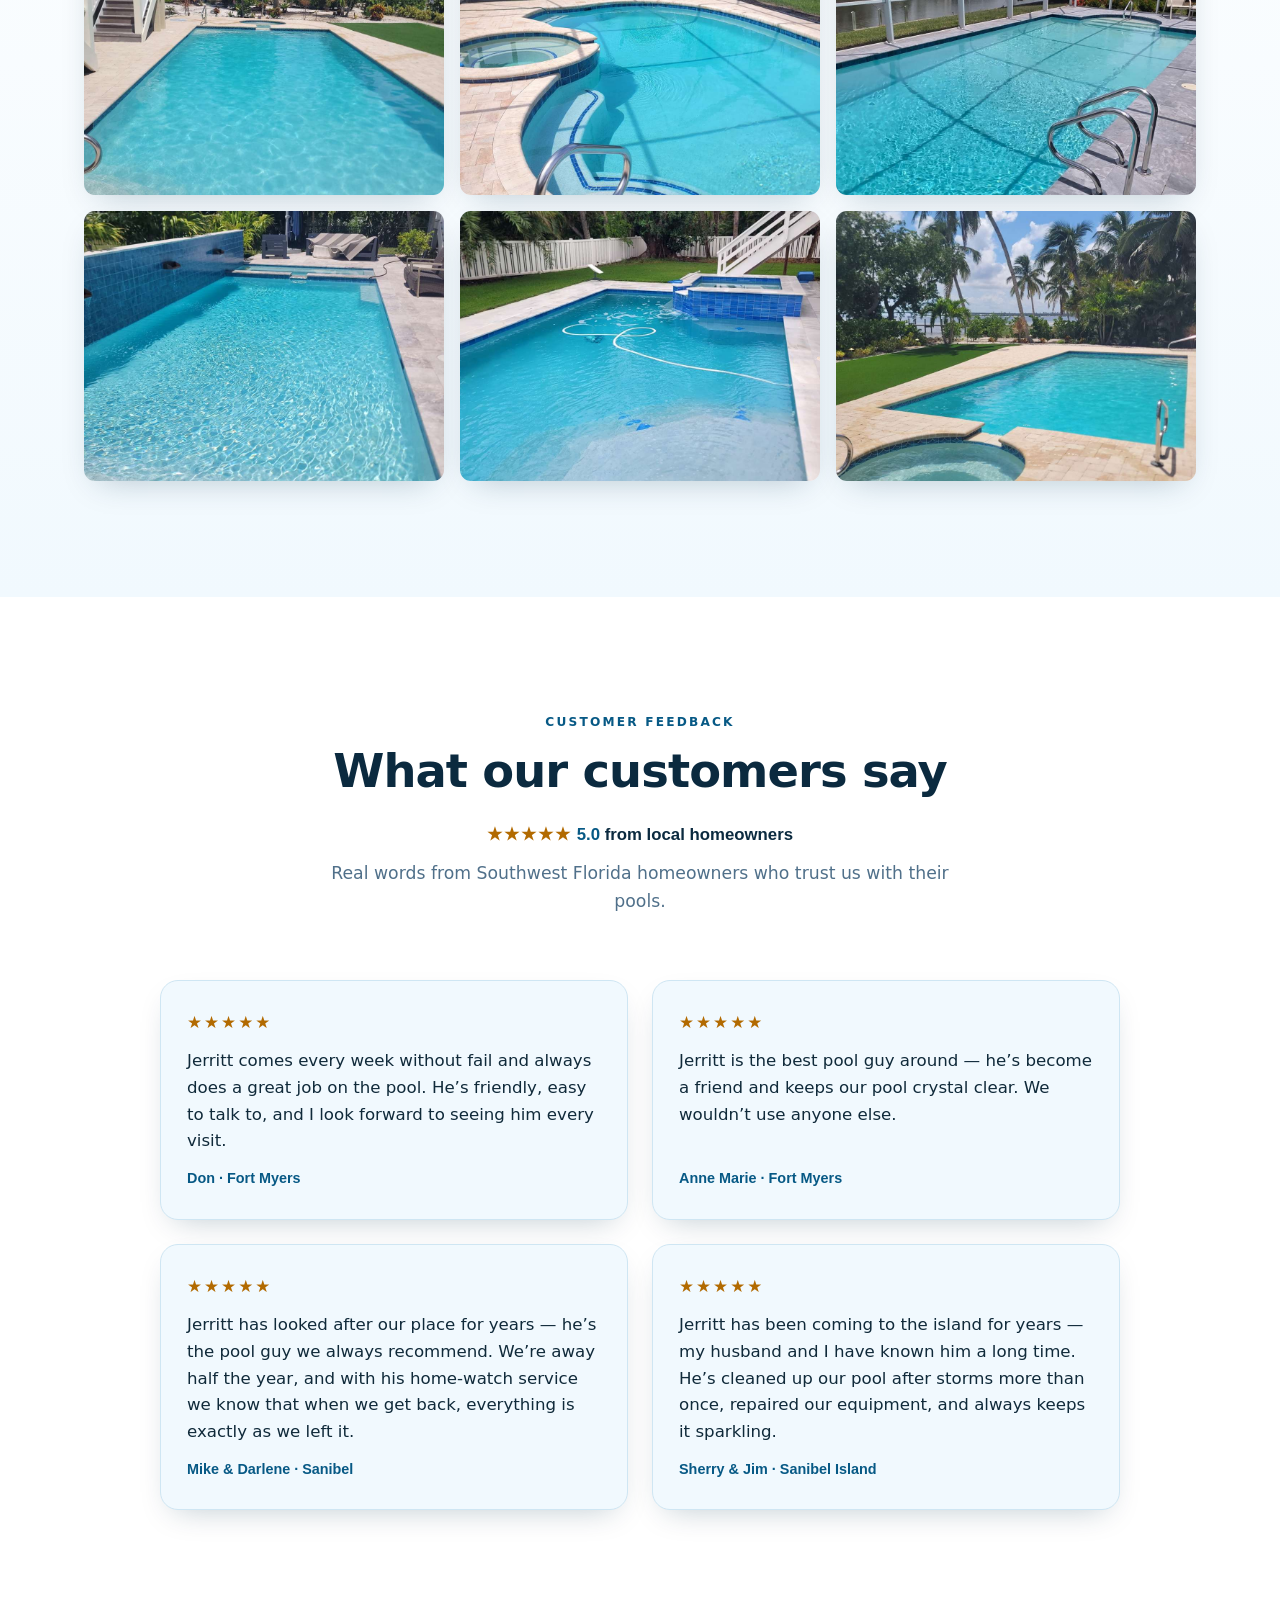
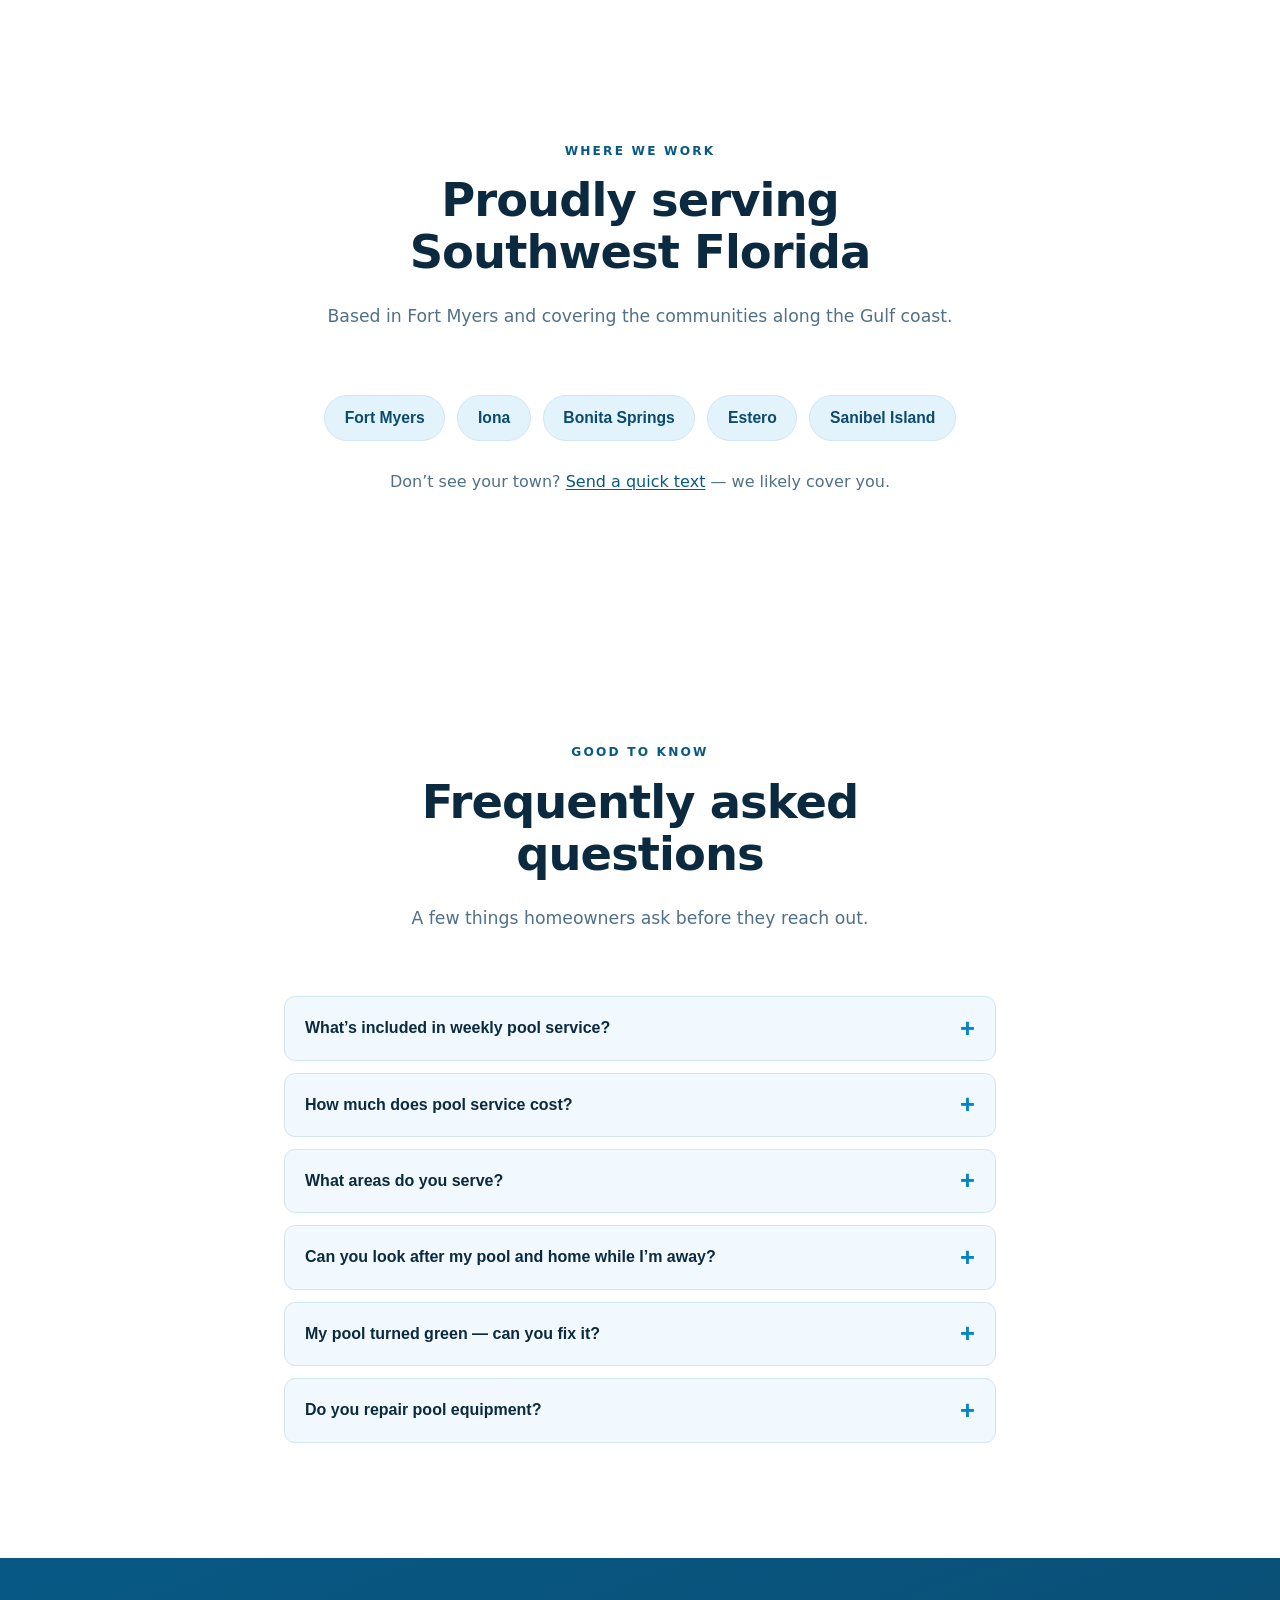
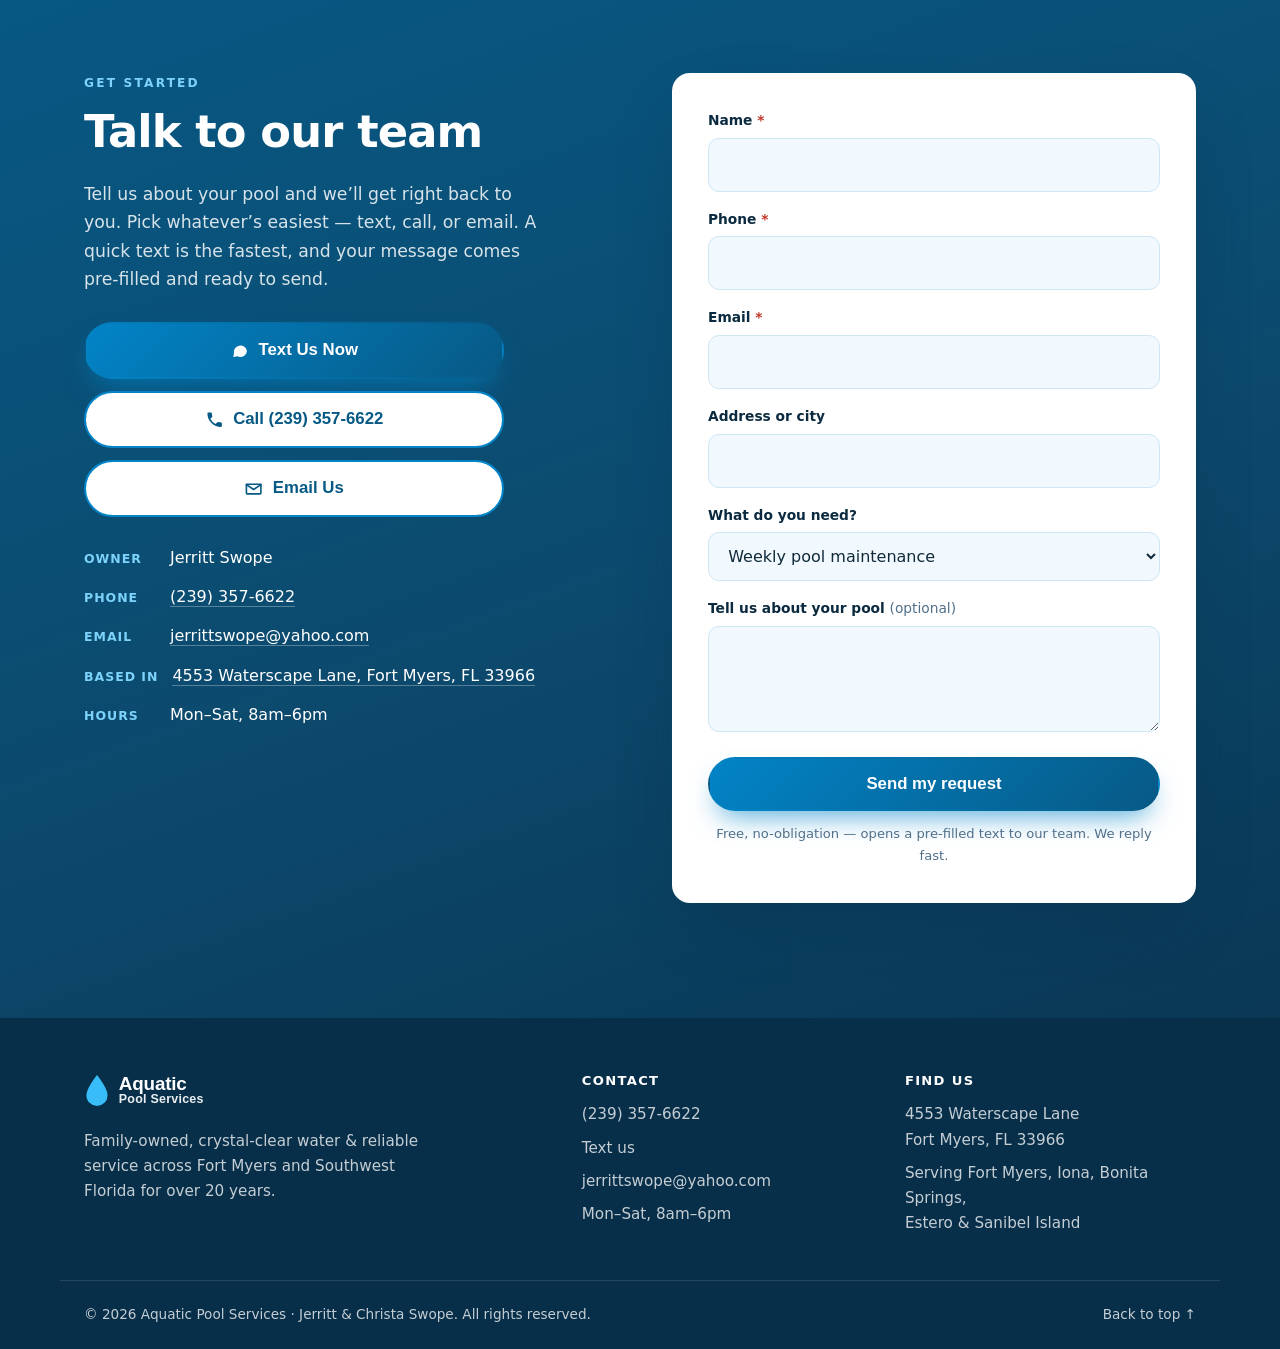
==== commit fd061d56: "Service area = Fort Myers, Iona, Bonita Springs, Estero, Sanibel Island Added Iona, removed Fort Mye" ====
--- a/index.html
+++ b/index.html
@@ -67,9 +67,9 @@
     ],
     "areaServed": [
       { "@type": "City", "name": "Fort Myers" },
-      { "@type": "City", "name": "Fort Myers Beach" },
+      { "@type": "City", "name": "Iona" },
+      { "@type": "City", "name": "Bonita Springs" },
       { "@type": "City", "name": "Estero" },
-      { "@type": "City", "name": "Bonita Springs" },
       { "@type": "City", "name": "Sanibel Island" }
     ],
     "hasOfferCatalog": {
@@ -364,9 +364,10 @@
           <p class="section-lead">Based in Fort Myers and covering the communities along the Gulf coast.</p>
         </header>
         <ul class="area-list reveal">
-          <li>Fort Myers</li>          <li>Fort Myers Beach</li>
+          <li>Fort Myers</li>
+          <li>Iona</li>
+          <li>Bonita Springs</li>
           <li>Estero</li>
-          <li>Bonita Springs</li>
           <li>Sanibel Island</li>
         </ul>
         <p class="area-note reveal">Don&rsquo;t see your town? <a href="sms:+12393576622?&body=Hi%20Jerritt%2C%20do%20you%20service%20my%20area%3F">Send a quick text</a> &mdash; we likely cover you.</p>
@@ -392,7 +393,7 @@
           </details>
           <details class="faq-item">
             <summary>What areas do you serve?</summary>
-            <p>Fort Myers, Fort Myers Beach, Estero, Bonita Springs, Sanibel Island, and the surrounding Southwest Florida communities. Not sure if we reach you? Just ask.</p>
+            <p>Fort Myers, Iona, Bonita Springs, Estero, Sanibel Island, and the surrounding Southwest Florida communities. Not sure if we reach you? Just ask.</p>
           </details>
           <details class="faq-item">
             <summary>Can you look after my pool and home while I&rsquo;m away?</summary>
@@ -416,7 +417,7 @@
       "mainEntity": [
         { "@type": "Question", "name": "What's included in weekly pool service?", "acceptedAnswer": { "@type": "Answer", "text": "Every visit we skim, brush, and vacuum, empty the skimmer and pump baskets, and run a full water test (chlorine, pH, alkalinity, and stabilizer), then check that your pump and equipment are running right." } },
         { "@type": "Question", "name": "How much does pool service cost?", "acceptedAnswer": { "@type": "Answer", "text": "Every pool is a little different, so we give a free, no-obligation quote based on your pool and what you need. Text or call (239) 357-6622 for a price." } },
-        { "@type": "Question", "name": "What areas do you serve?", "acceptedAnswer": { "@type": "Answer", "text": "Fort Myers, Fort Myers Beach, Estero, Bonita Springs, Sanibel Island, and the surrounding Southwest Florida communities." } },
+        { "@type": "Question", "name": "What areas do you serve?", "acceptedAnswer": { "@type": "Answer", "text": "Fort Myers, Iona, Bonita Springs, Estero, Sanibel Island, and the surrounding Southwest Florida communities." } },
         { "@type": "Question", "name": "Can you look after my pool and home while I'm away?", "acceptedAnswer": { "@type": "Answer", "text": "Yes. We keep your pool swim-ready year-round, check on your home, pick up the mail, and handle pre- and post-storm inspections for seasonal residents." } },
         { "@type": "Question", "name": "My pool turned green - can you fix it?", "acceptedAnswer": { "@type": "Answer", "text": "Yes. Our green-to-clean recovery brings cloudy, algae-filled water back to crystal clear, then we keep it that way with regular service." } },
         { "@type": "Question", "name": "Do you repair pool equipment?", "acceptedAnswer": { "@type": "Answer", "text": "Yes - pumps, filters, heaters, and salt cells. We clean, diagnose, and repair, and we handle storm cleanup too." } }
@@ -518,7 +519,7 @@
       <div class="footer-col">
         <h4>Find us</h4>
         <a href="https://maps.google.com/?q=4553+Waterscape+Lane+Fort+Myers+FL+33966" target="_blank" rel="noopener">4553 Waterscape Lane<br />Fort Myers, FL 33966</a>
-        <span>Serving Fort Myers, Fort Myers Beach, Estero,<br />Bonita Springs &amp; Sanibel Island</span>
+        <span>Serving Fort Myers, Iona, Bonita Springs,<br />Estero &amp; Sanibel Island</span>
       </div>
     </div>
     <div class="container footer-bottom">
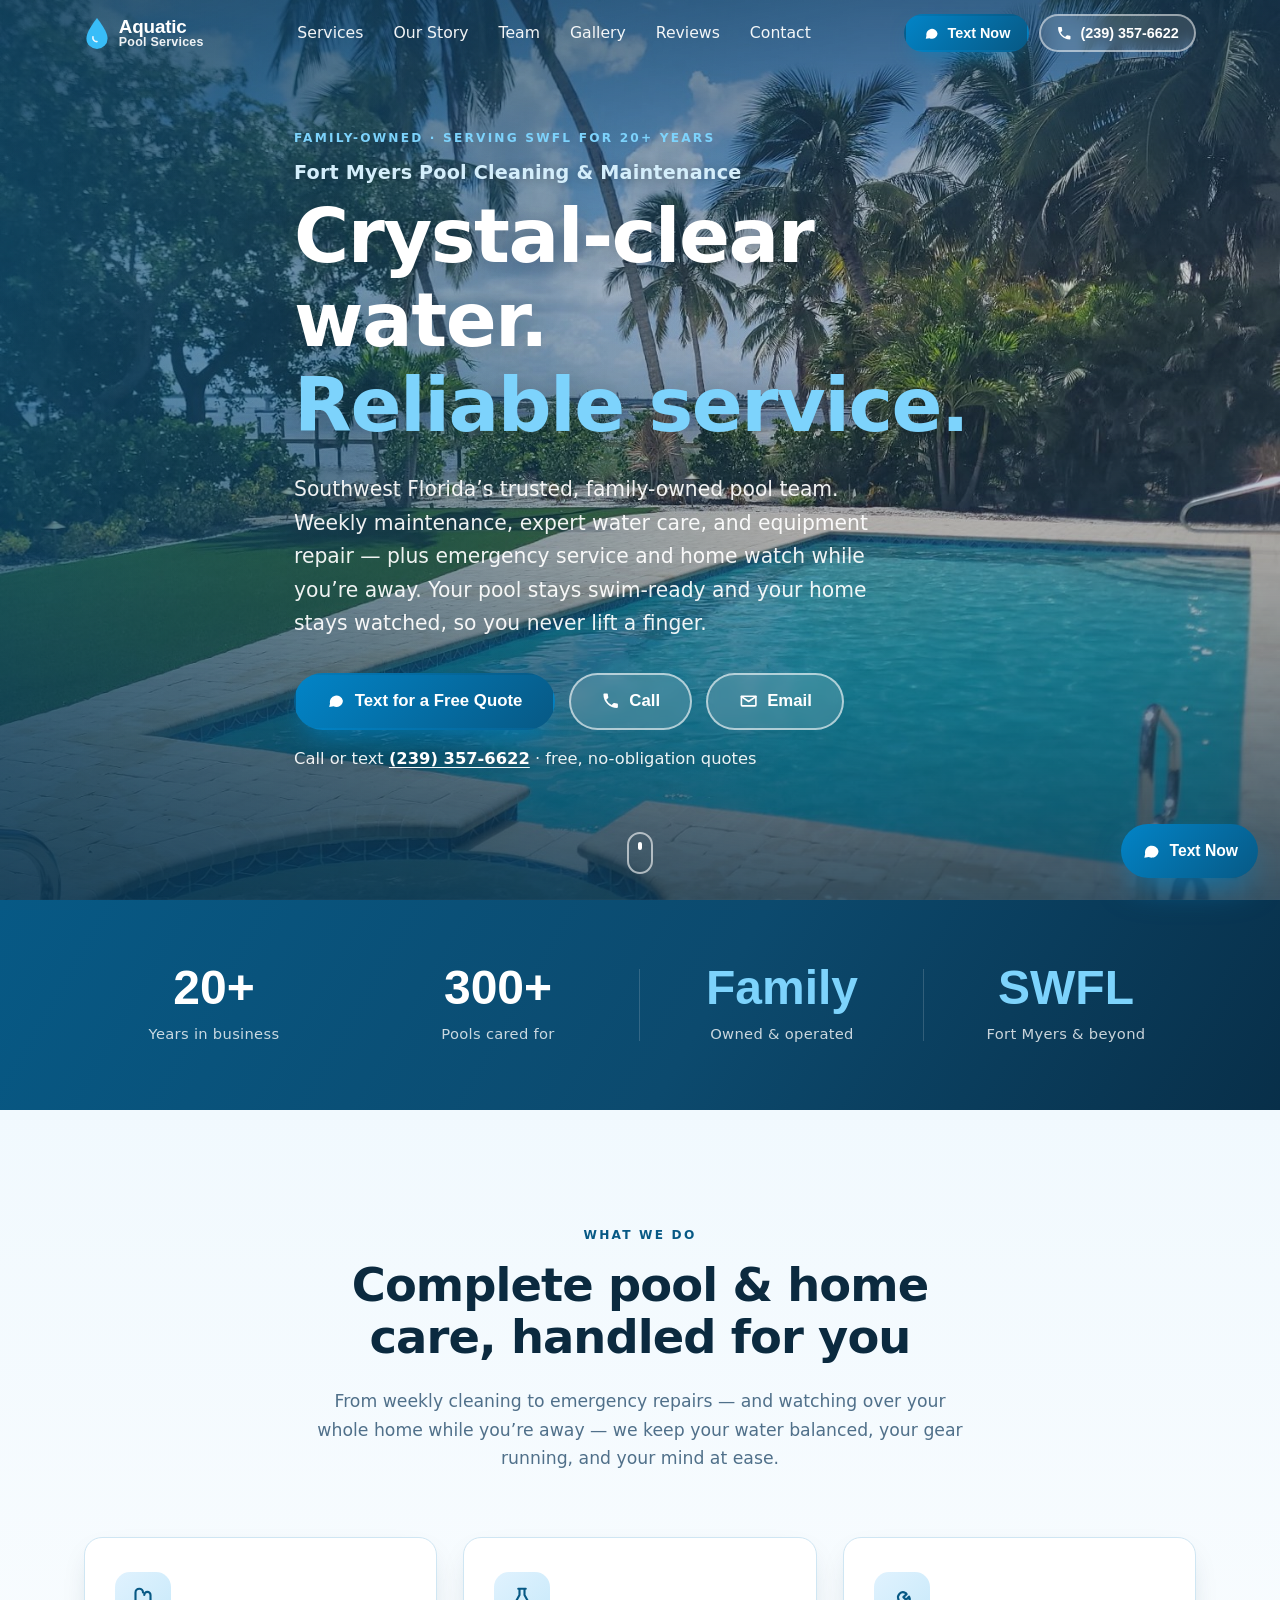
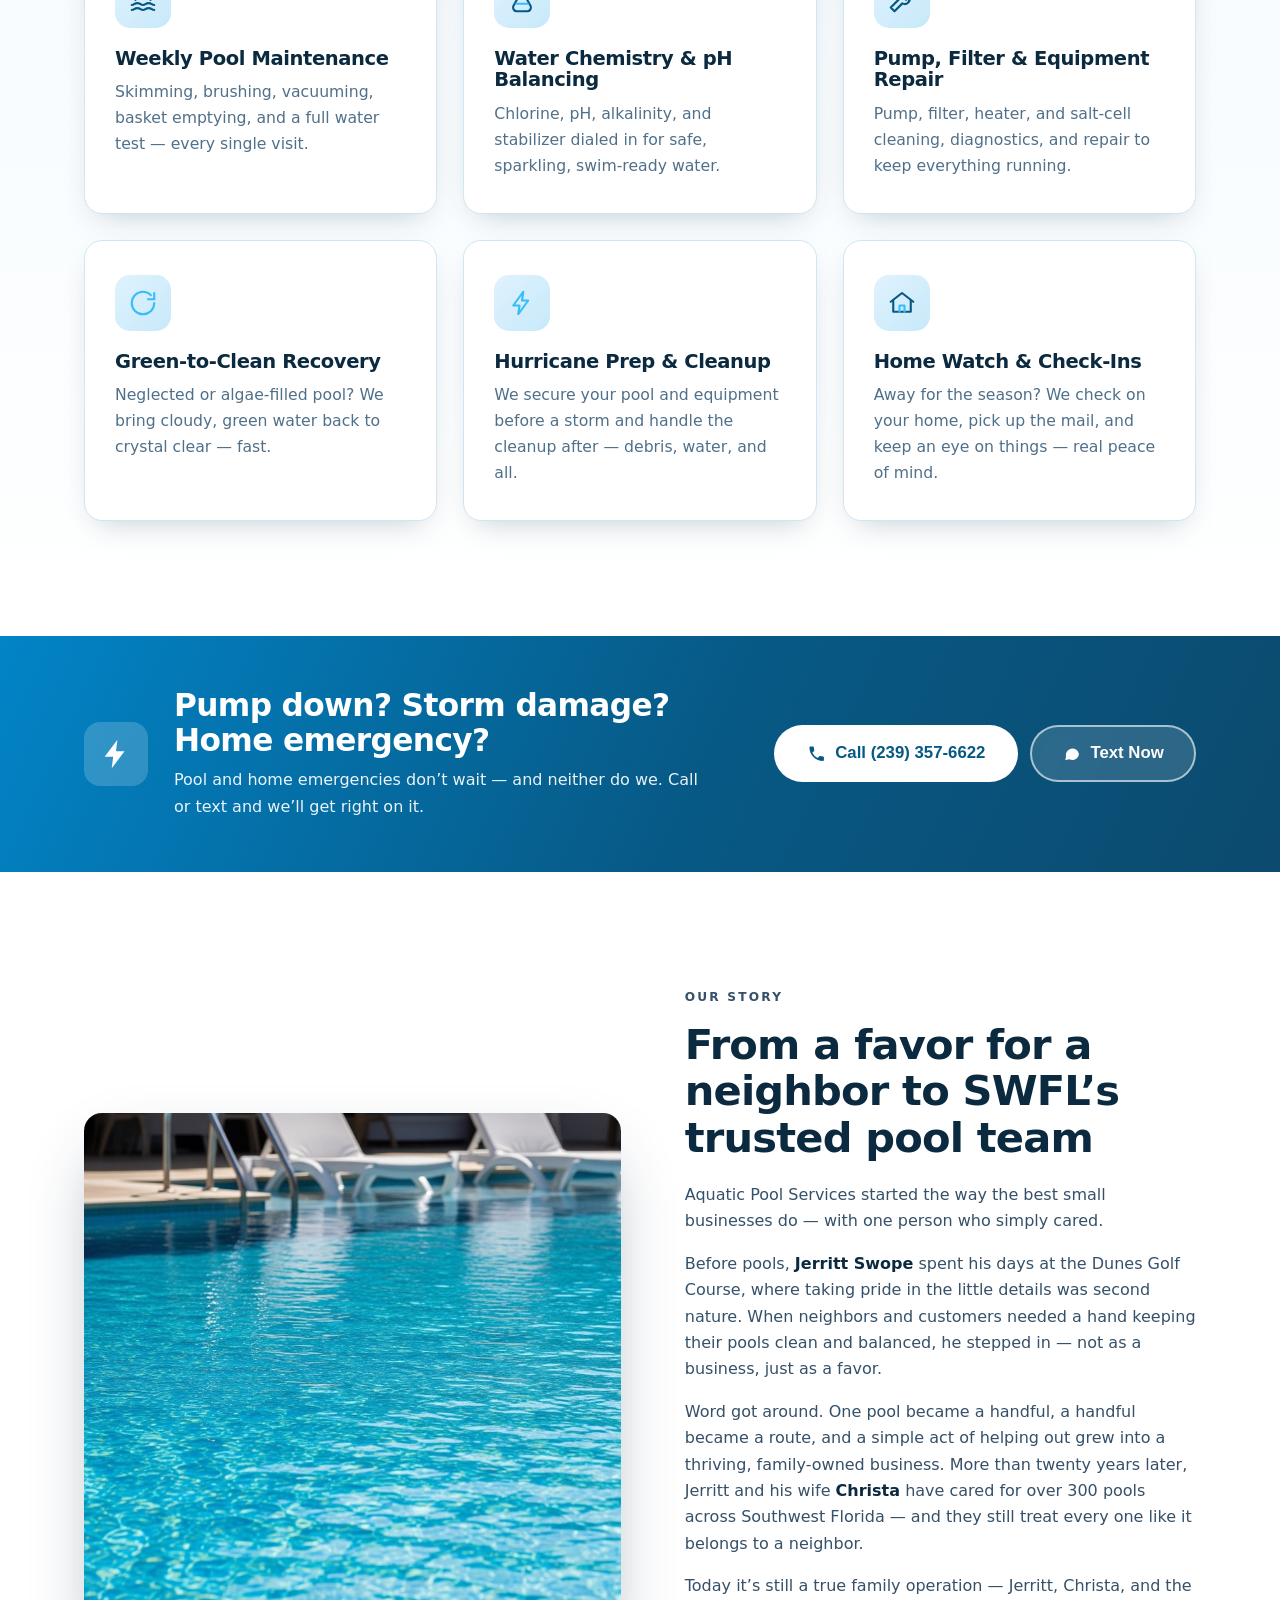
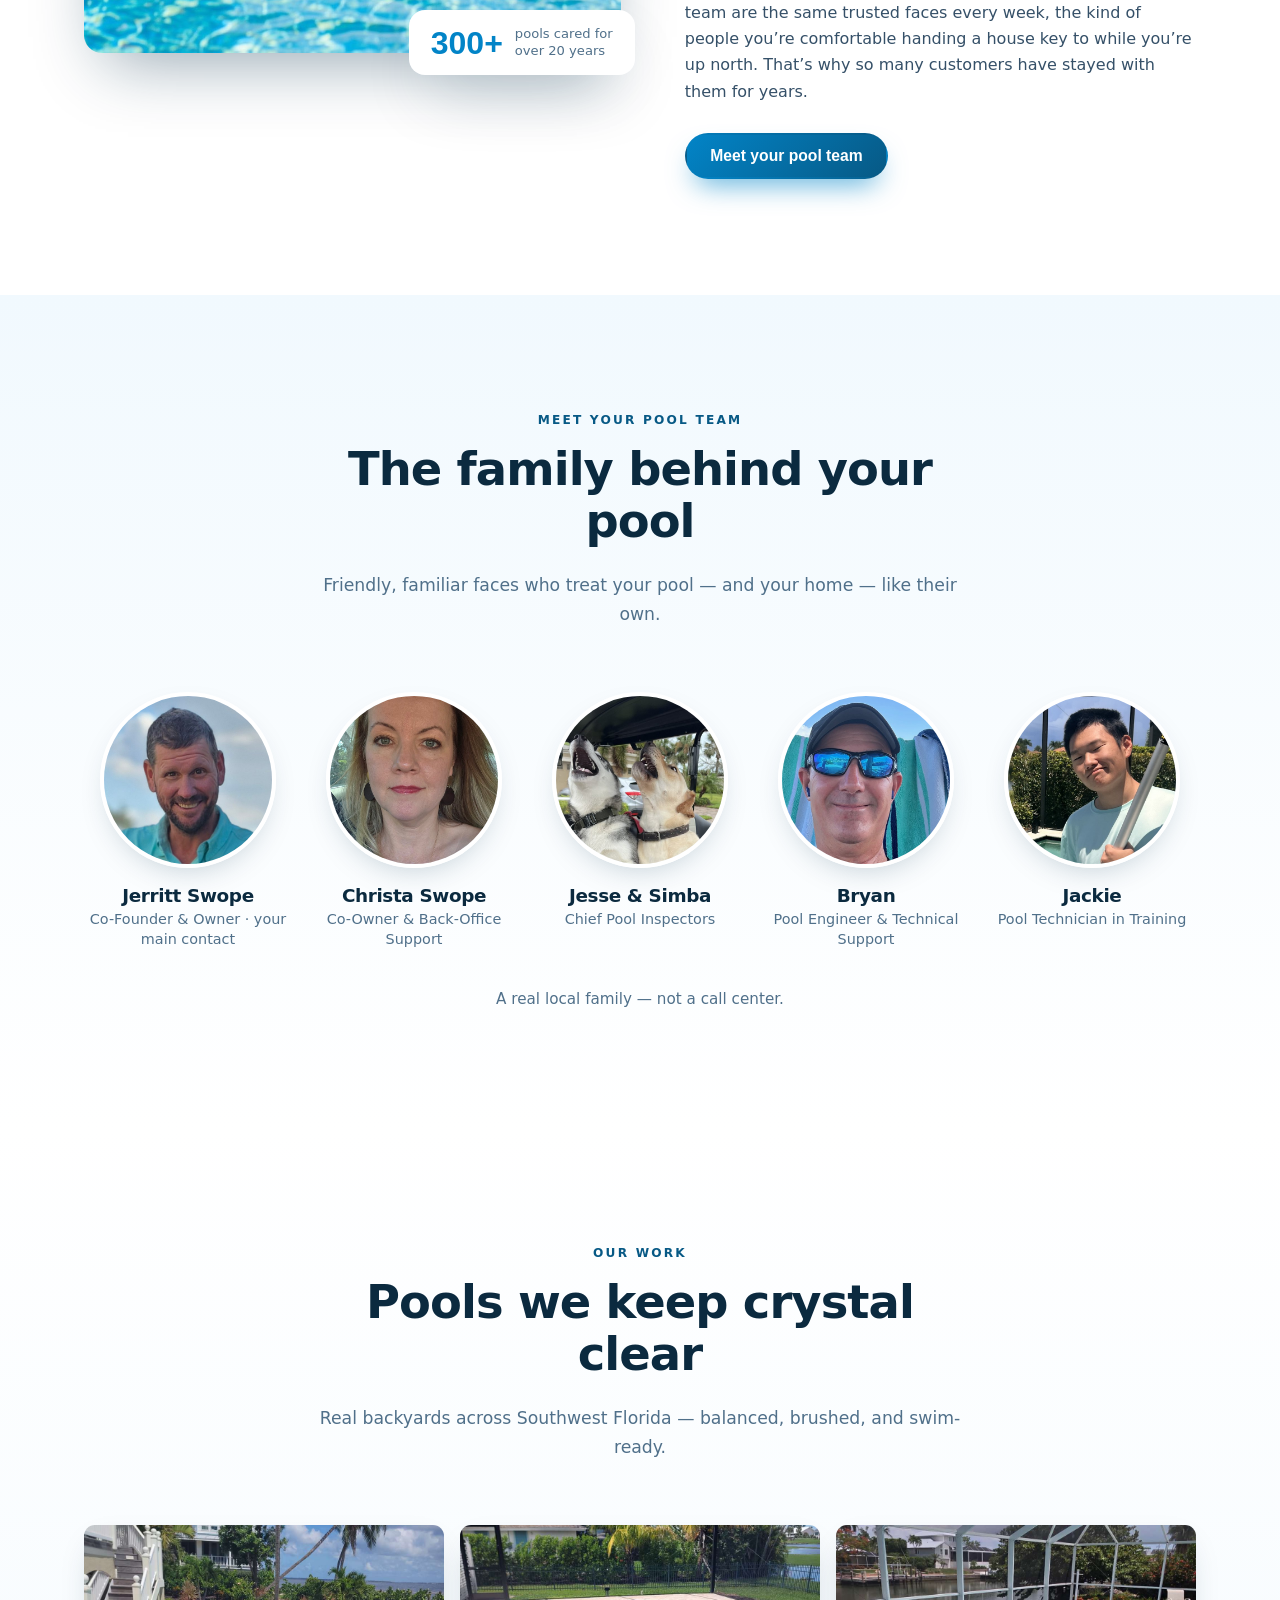
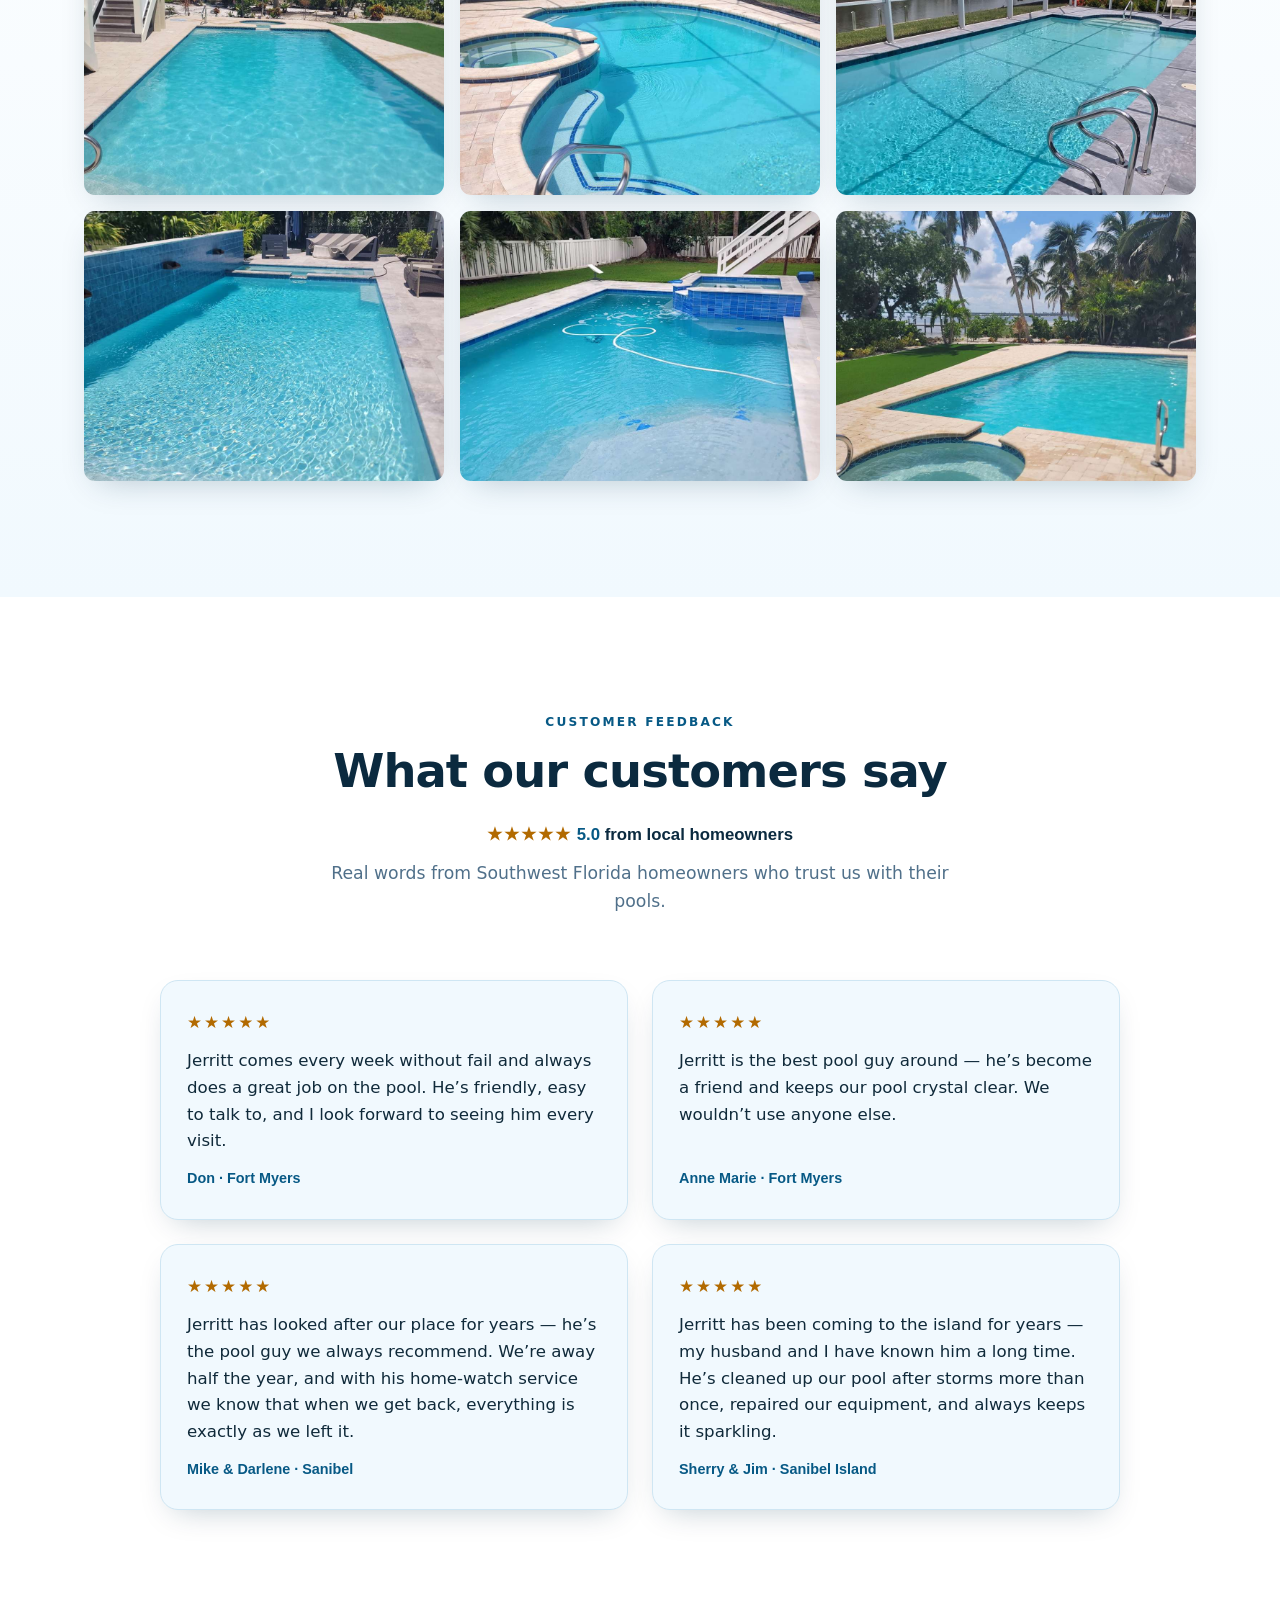
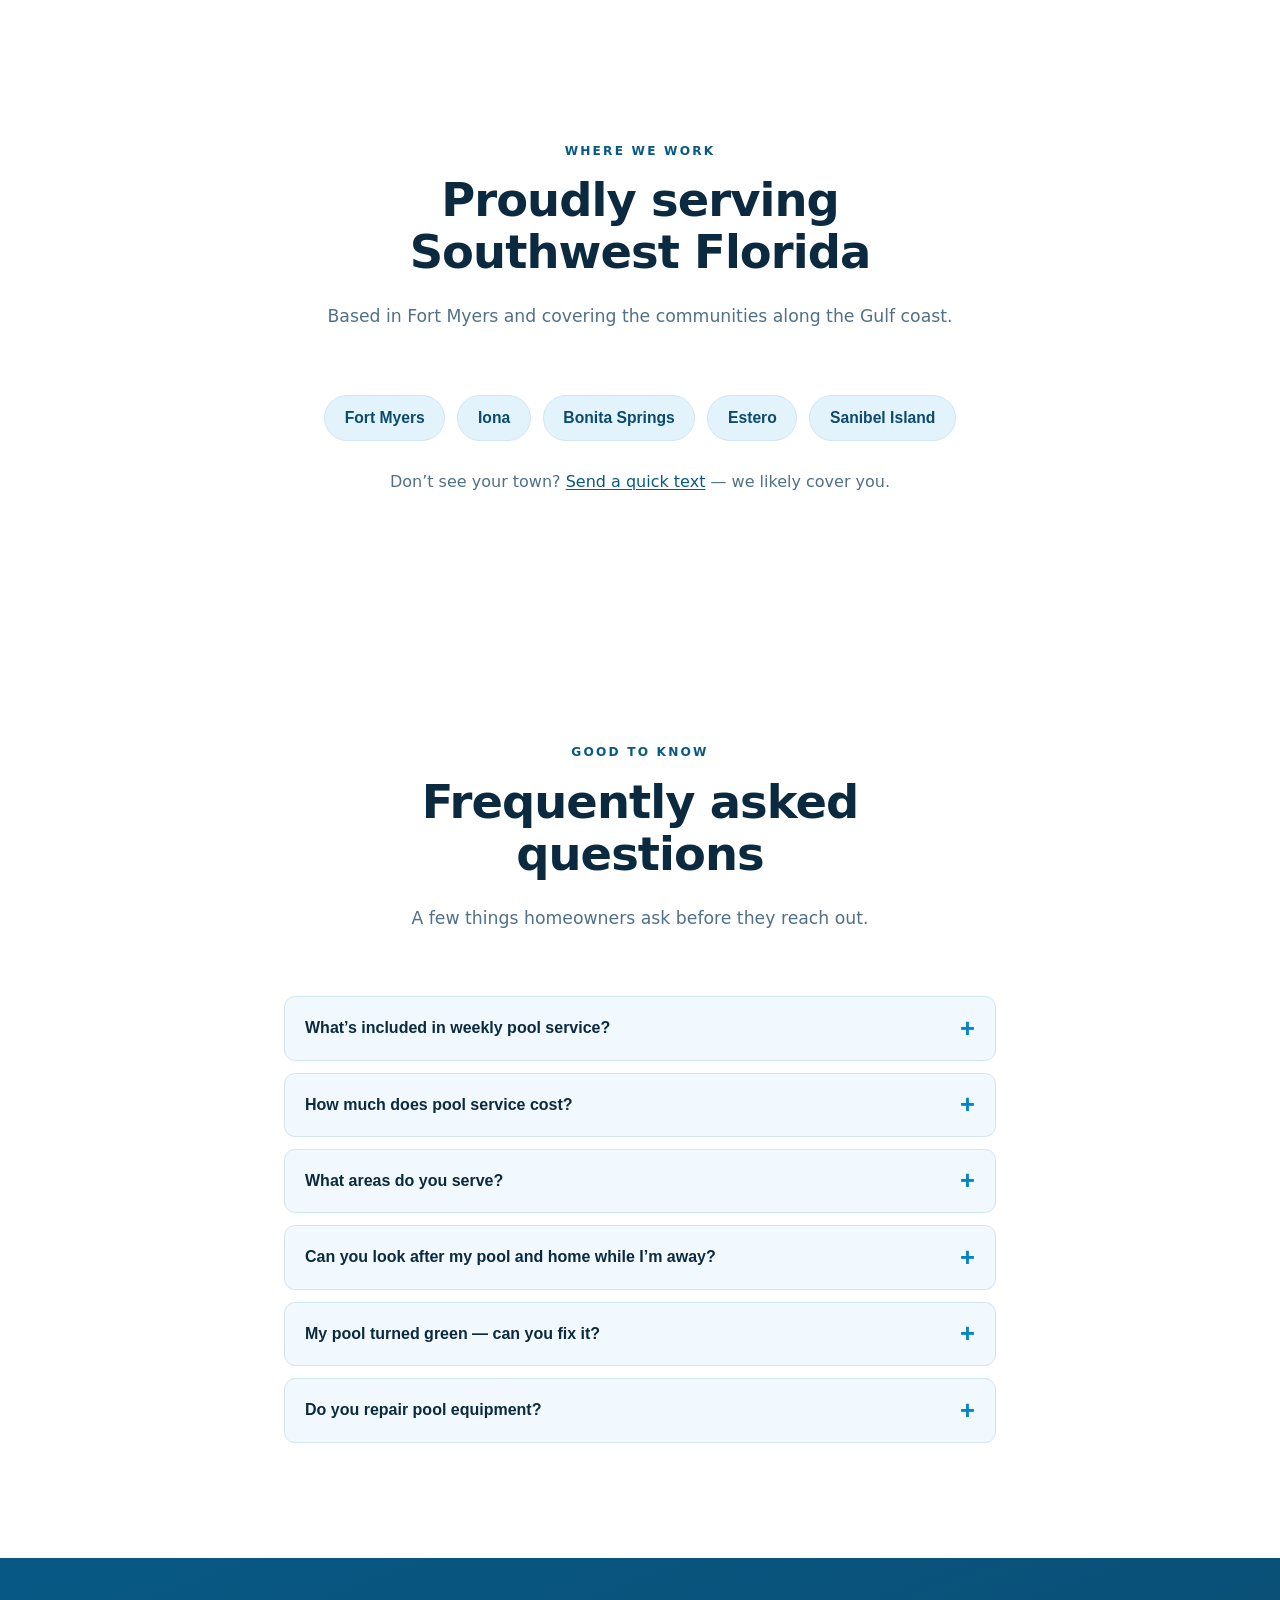
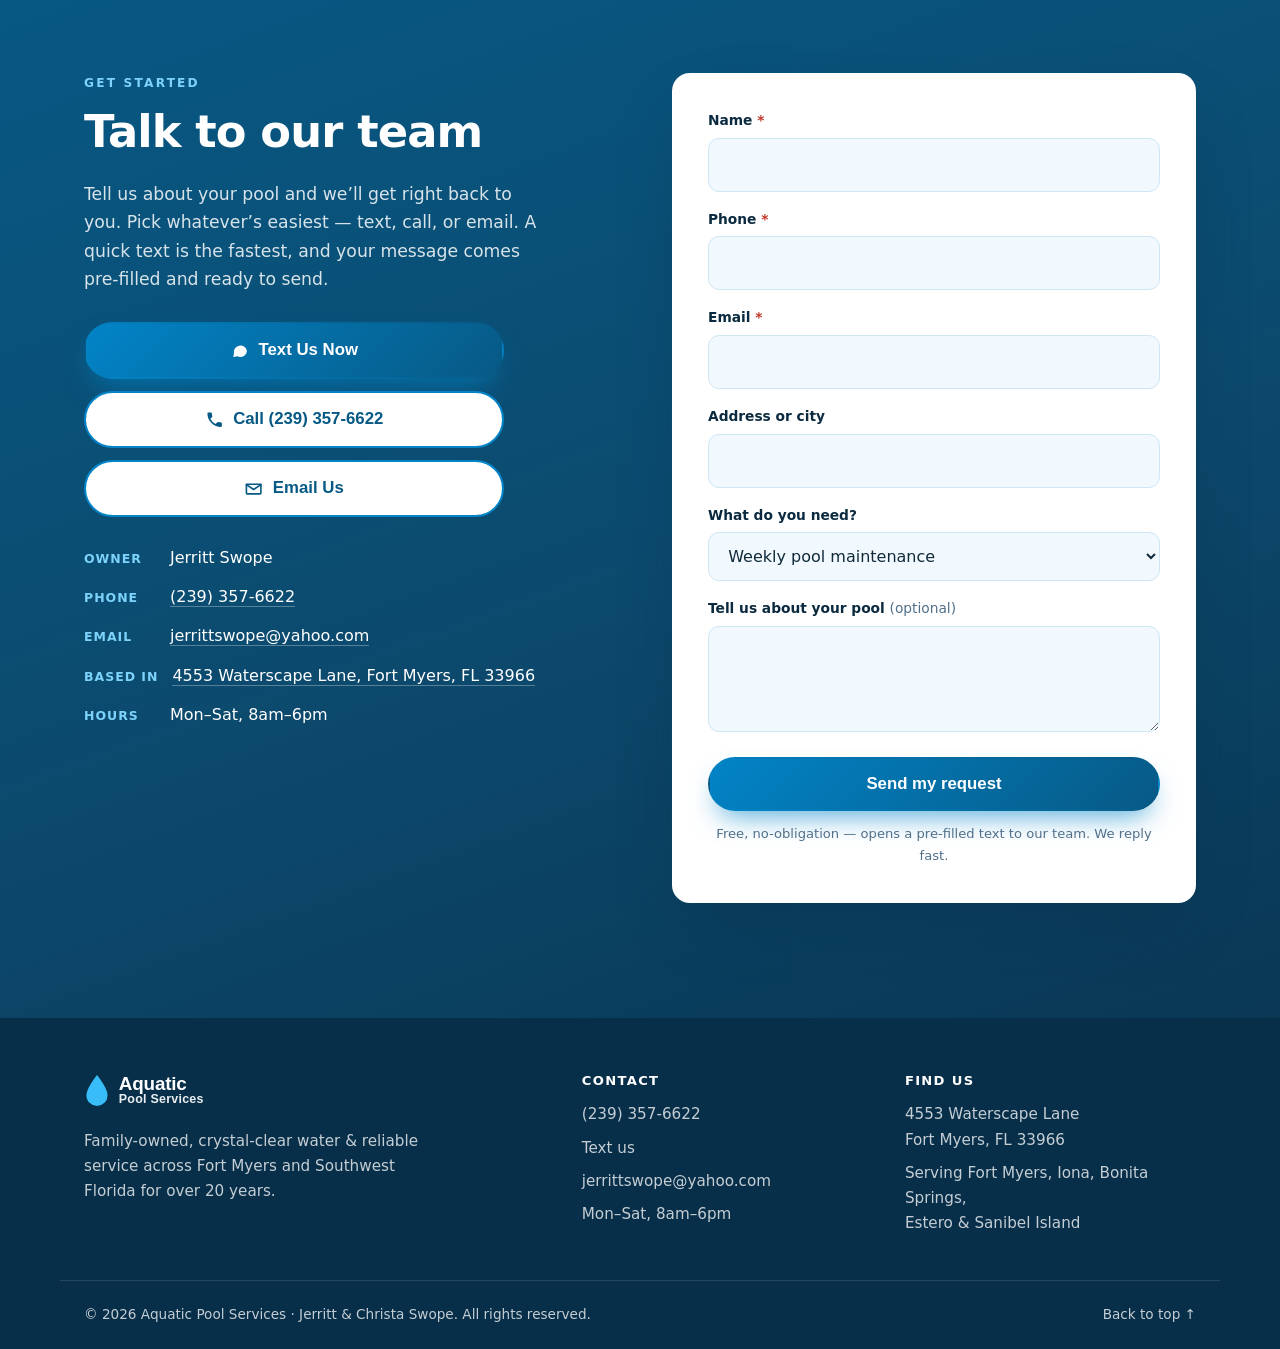
==== commit c79409dc: "Update SEO/meta tags to name service cities (FM, Iona, Bonita, Estero, Sanibel) meta description, og" ====
--- a/index.html
+++ b/index.html
@@ -4,7 +4,7 @@
   <meta charset="UTF-8" />
   <meta name="viewport" content="width=device-width, initial-scale=1.0, viewport-fit=cover" />
   <title>Aquatic Pool Services | Pool Cleaning & Maintenance in Fort Myers, FL</title>
-  <meta name="description" content="Family-owned pool &amp; home care in Fort Myers and Southwest Florida. 300+ pools over 20 years. Weekly maintenance, pump &amp; equipment repair, pH balancing, green-to-clean, hurricane cleanup, emergency service, plus home watch &amp; mail pickup while you're away. Text or call Jerritt at (239) 357-6622." />
+  <meta name="description" content="Family-owned pool &amp; home care serving Fort Myers, Iona, Bonita Springs, Estero &amp; Sanibel Island. Weekly maintenance, equipment repair, pH balancing, green-to-clean, hurricane cleanup, emergency service &amp; home watch. Text or call Jerritt at (239) 357-6622." />
   <meta name="theme-color" content="#075985" />
   <link rel="canonical" href="https://aquaticpoolswfl.com/" />
 
@@ -12,7 +12,7 @@
   <meta property="og:type" content="website" />
   <meta property="og:site_name" content="Aquatic Pool Services" />
   <meta property="og:title" content="Aquatic Pool Services — Fort Myers, FL" />
-  <meta property="og:description" content="Family-owned, 20+ years, 300+ pools. Crystal-clear water &amp; reliable service across Southwest Florida. Text or call (239) 357-6622." />
+  <meta property="og:description" content="Family-owned, 20+ years, 300+ pools. Serving Fort Myers, Iona, Bonita Springs, Estero &amp; Sanibel Island. Text or call (239) 357-6622." />
   <meta property="og:image" content="https://aquaticpoolswfl.com/images/og.jpg" />
   <meta property="og:image:width" content="1200" />
   <meta property="og:image:height" content="633" />
@@ -20,7 +20,7 @@
   <meta property="og:url" content="https://aquaticpoolswfl.com/" />
   <meta name="twitter:card" content="summary_large_image" />
   <meta name="twitter:title" content="Aquatic Pool Services — Fort Myers, FL" />
-  <meta name="twitter:description" content="Family-owned pool &amp; home care across Southwest Florida. Text or call (239) 357-6622 for a free quote." />
+  <meta name="twitter:description" content="Family-owned pool &amp; home care serving Fort Myers, Iona, Bonita Springs, Estero &amp; Sanibel Island. Text or call (239) 357-6622 for a free quote." />
   <meta name="twitter:image" content="https://aquaticpoolswfl.com/images/og.jpg" />
 
   <meta name="referrer" content="strict-origin-when-cross-origin" />
@@ -47,7 +47,7 @@
     "telephone": "+1-239-357-6622",
     "email": "jerrittswope@yahoo.com",
     "founder": { "@type": "Person", "name": "Jerritt Swope" },
-    "description": "Family-owned pool and home care across Fort Myers and Southwest Florida: pool cleaning and maintenance, pump and equipment repair, water chemistry and pH balancing, green-to-clean recovery, hurricane prep and cleanup, emergency service, plus home watch, check-ins, and mail pickup while you're away. 300+ pools cared for over 20 years.",
+    "description": "Family-owned pool and home care serving Fort Myers, Iona, Bonita Springs, Estero, and Sanibel Island: pool cleaning and maintenance, pump and equipment repair, water chemistry and pH balancing, green-to-clean recovery, hurricane prep and cleanup, emergency service, plus home watch, check-ins, and mail pickup while you're away. 300+ pools cared for over 20 years.",
     "priceRange": "$$",
     "address": {
       "@type": "PostalAddress",
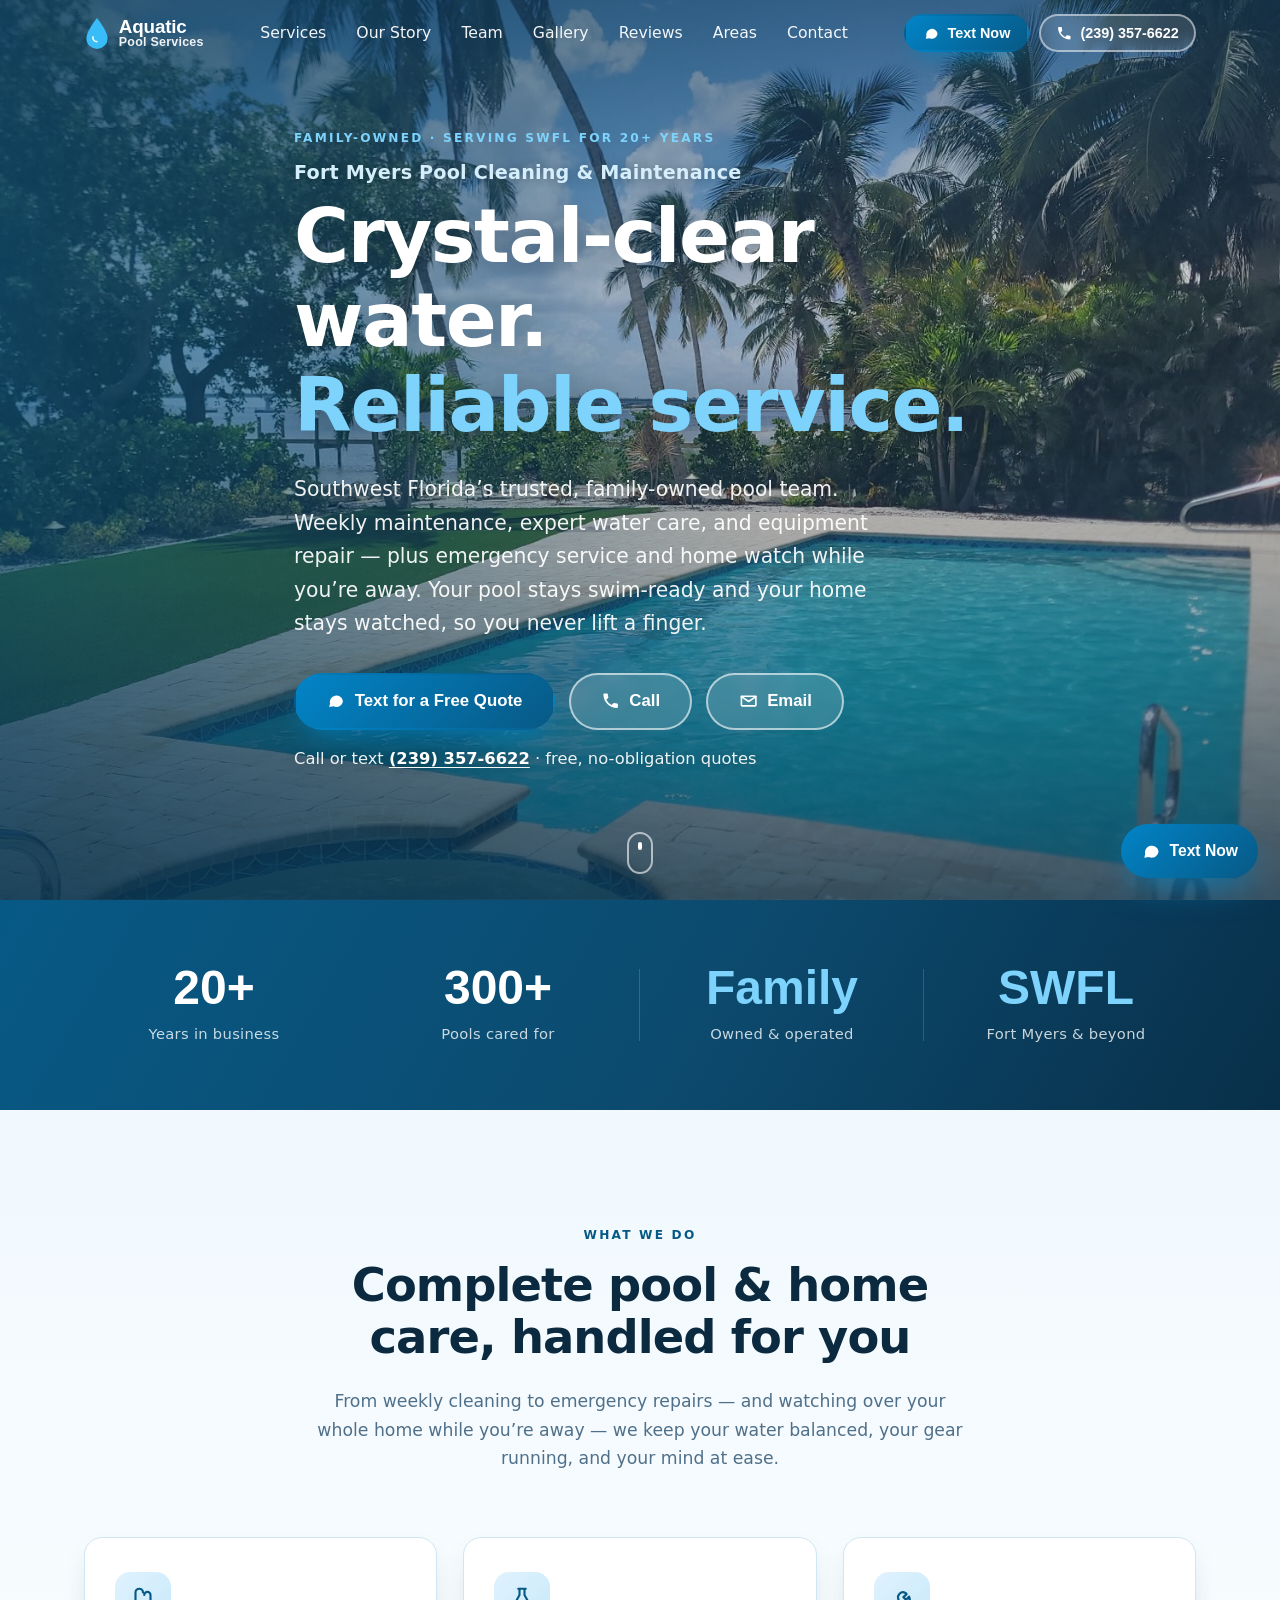
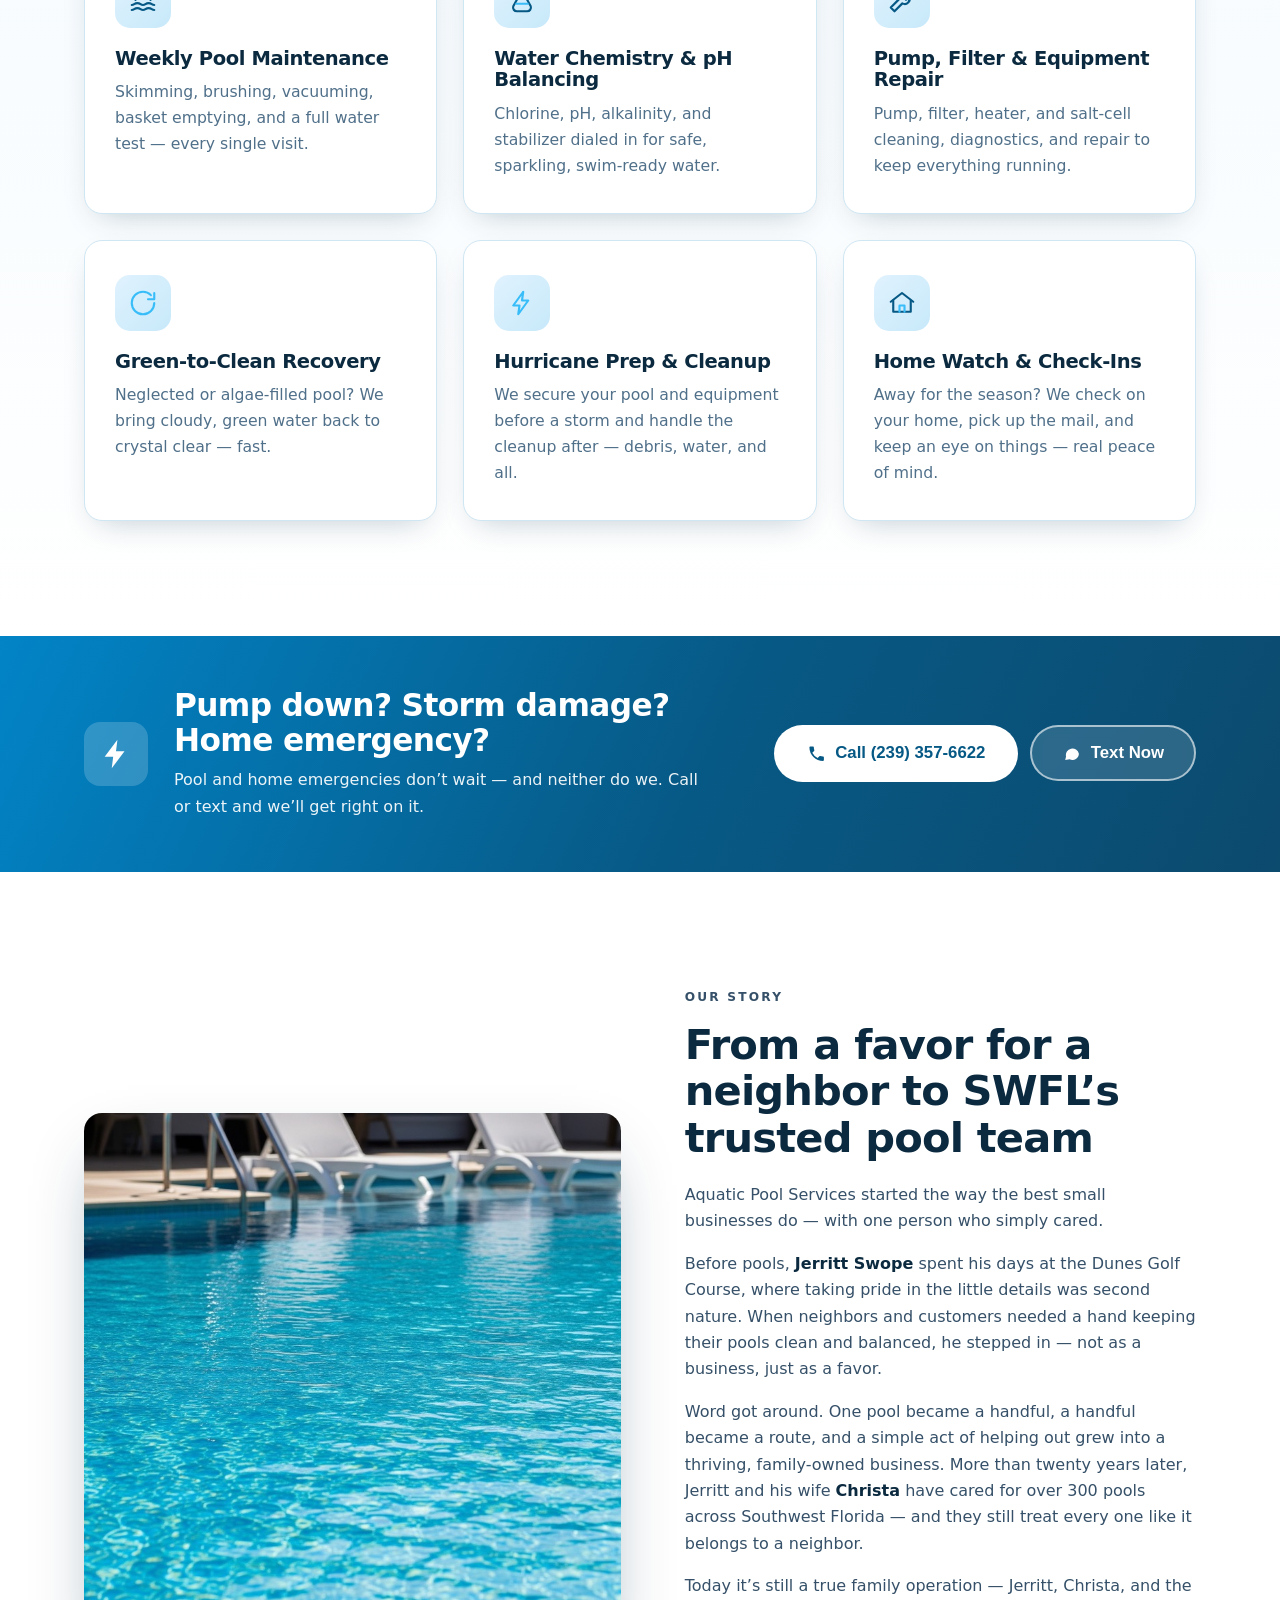
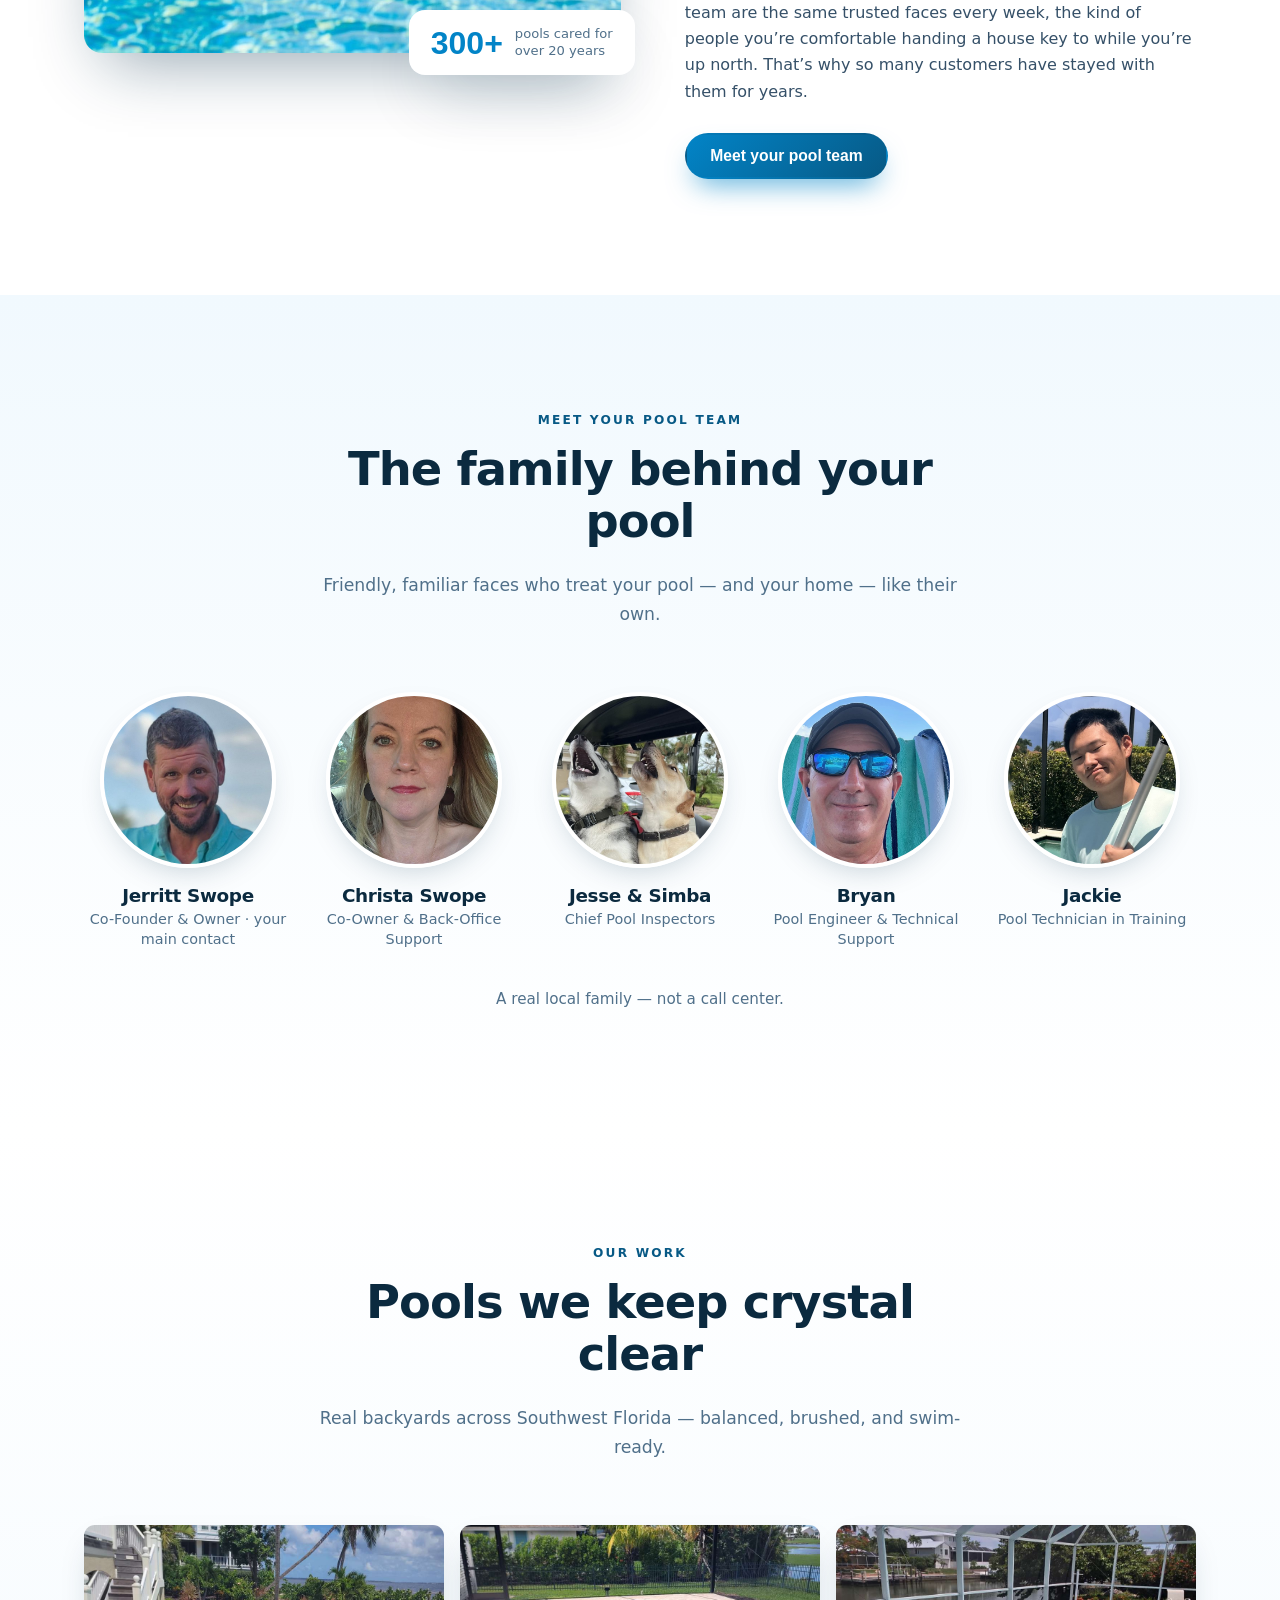
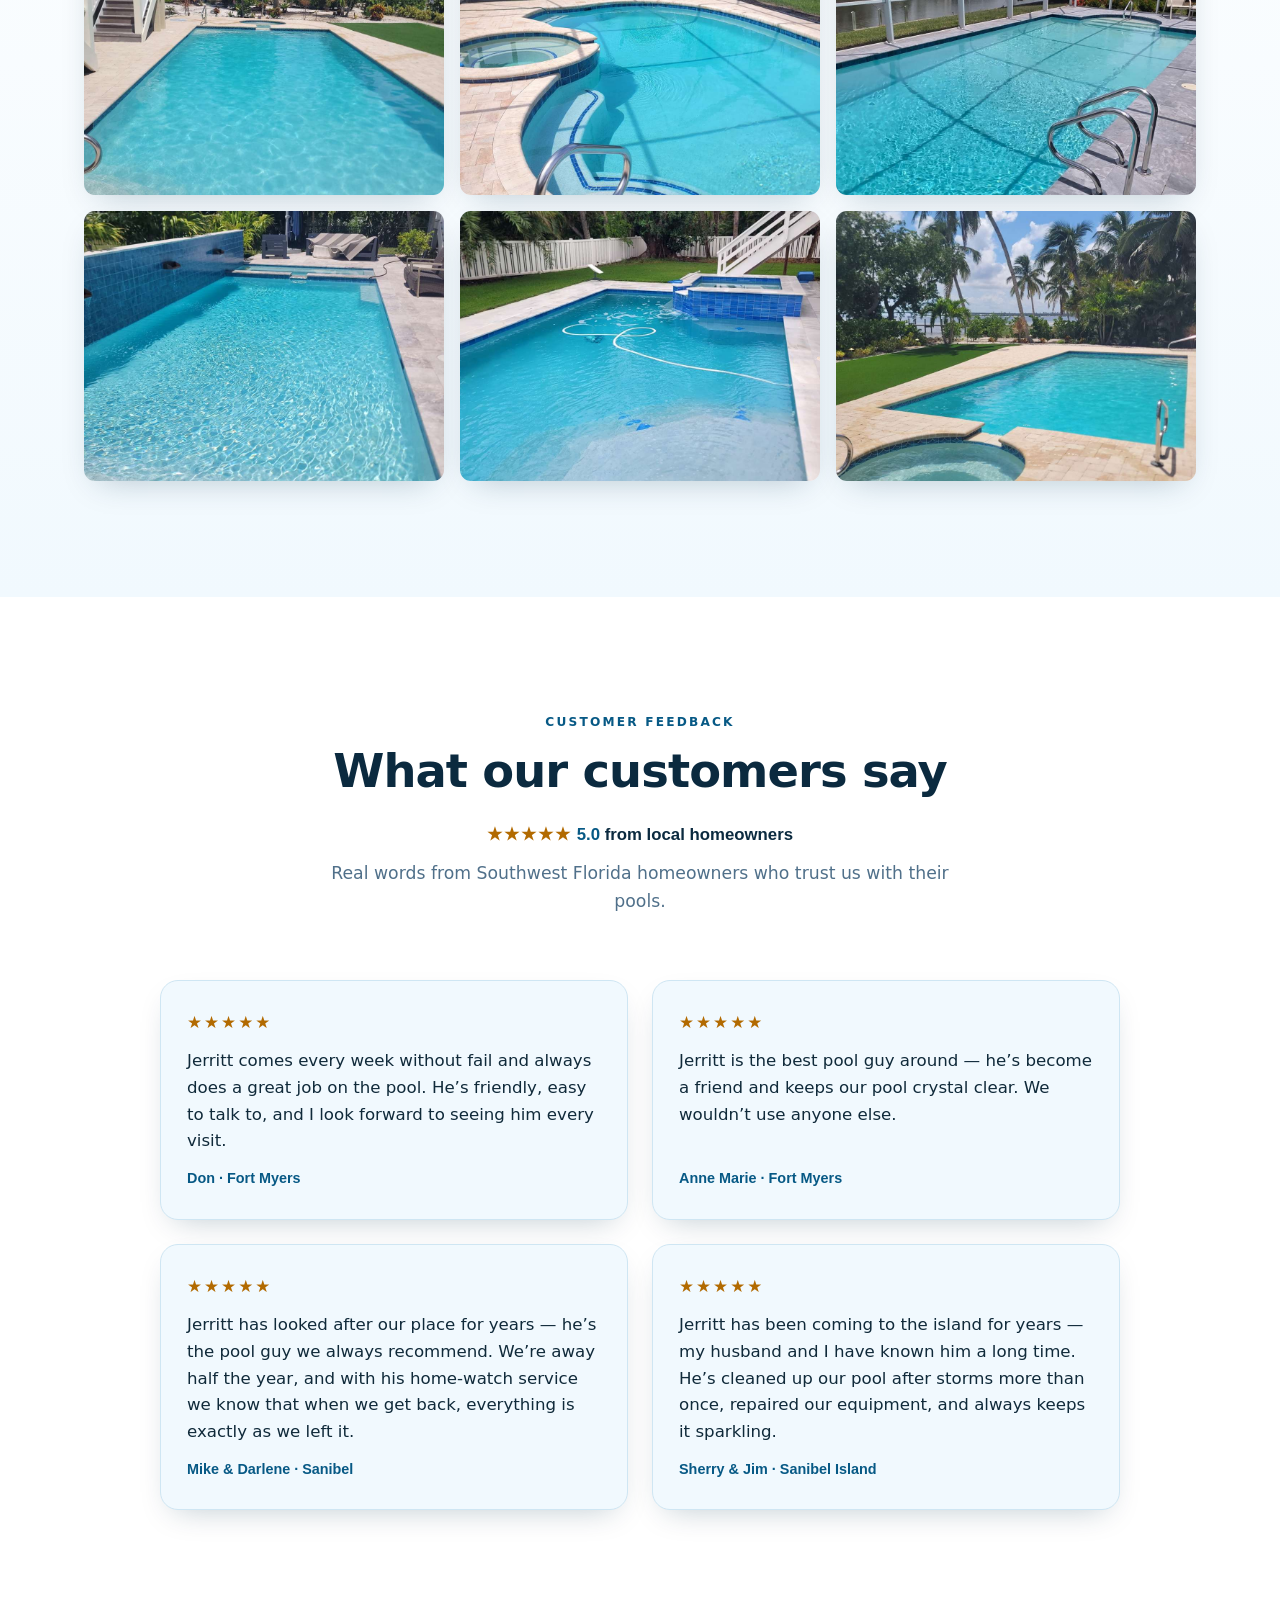
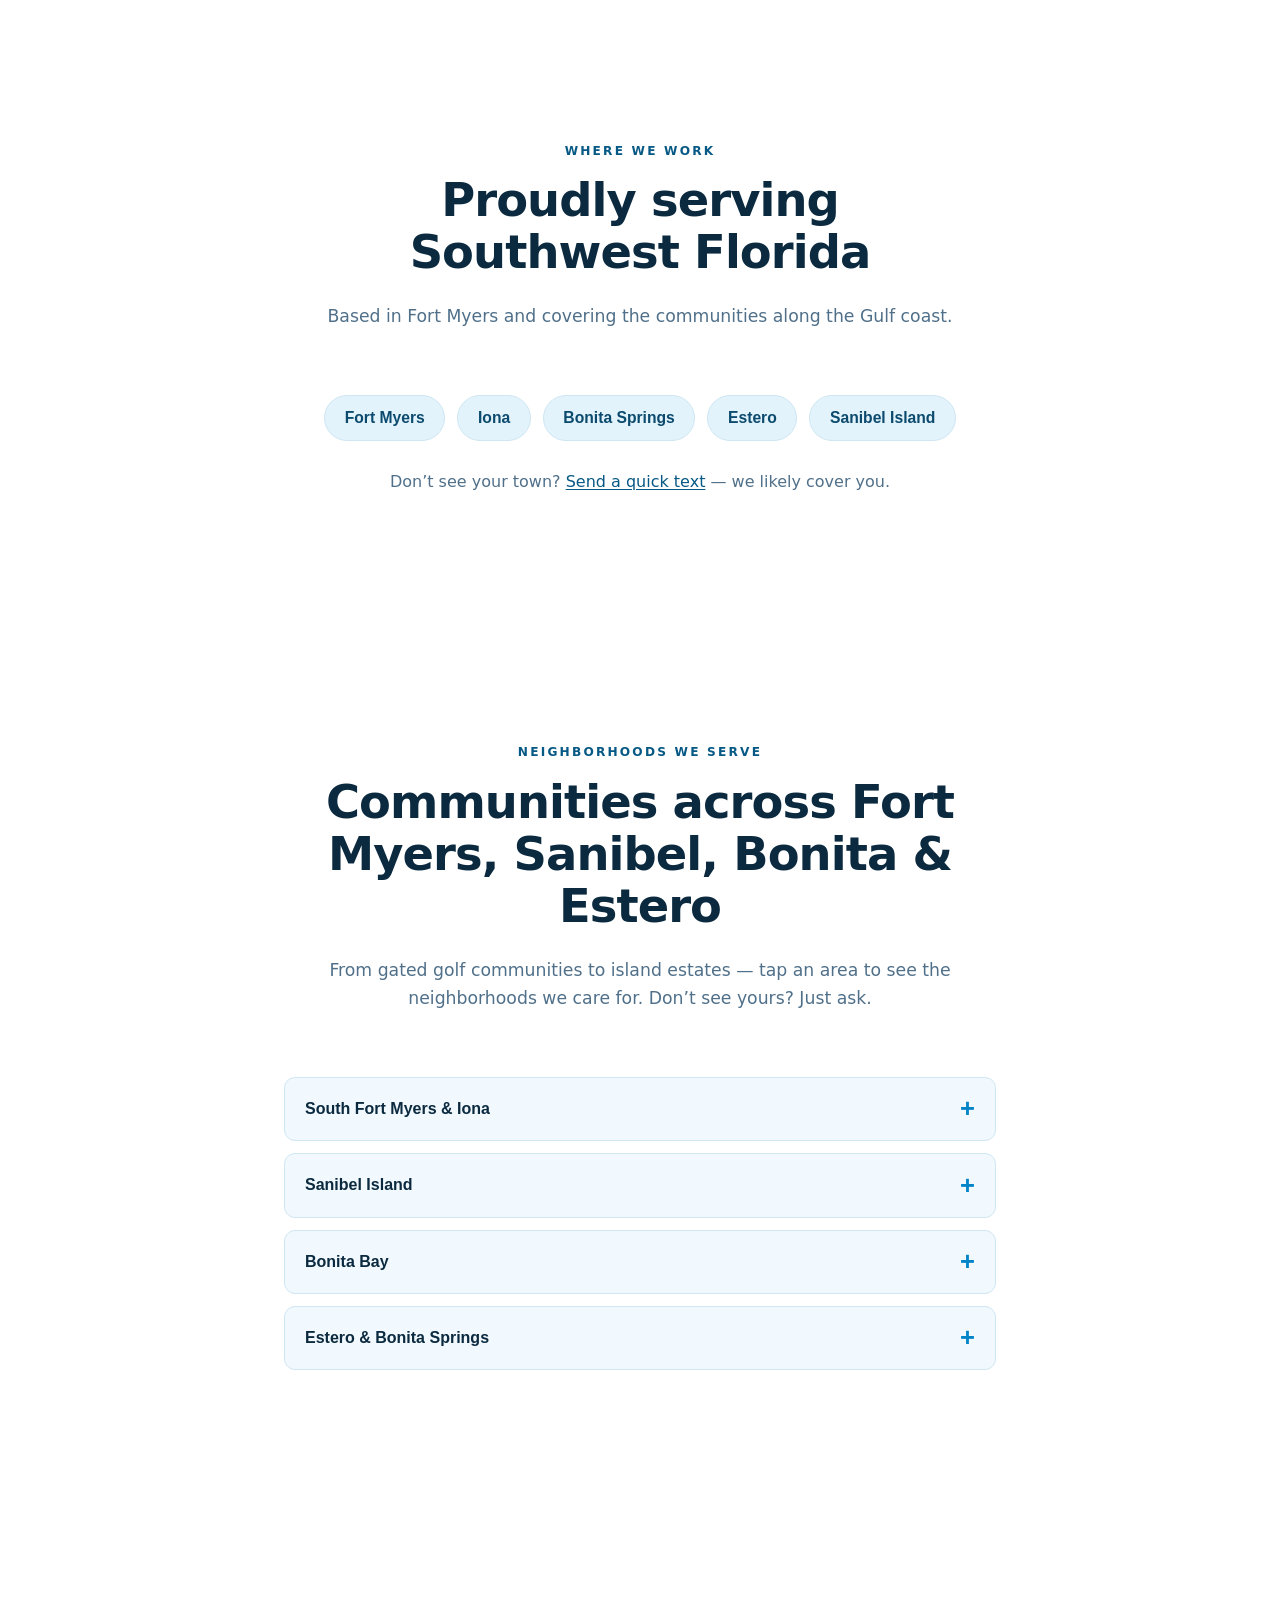
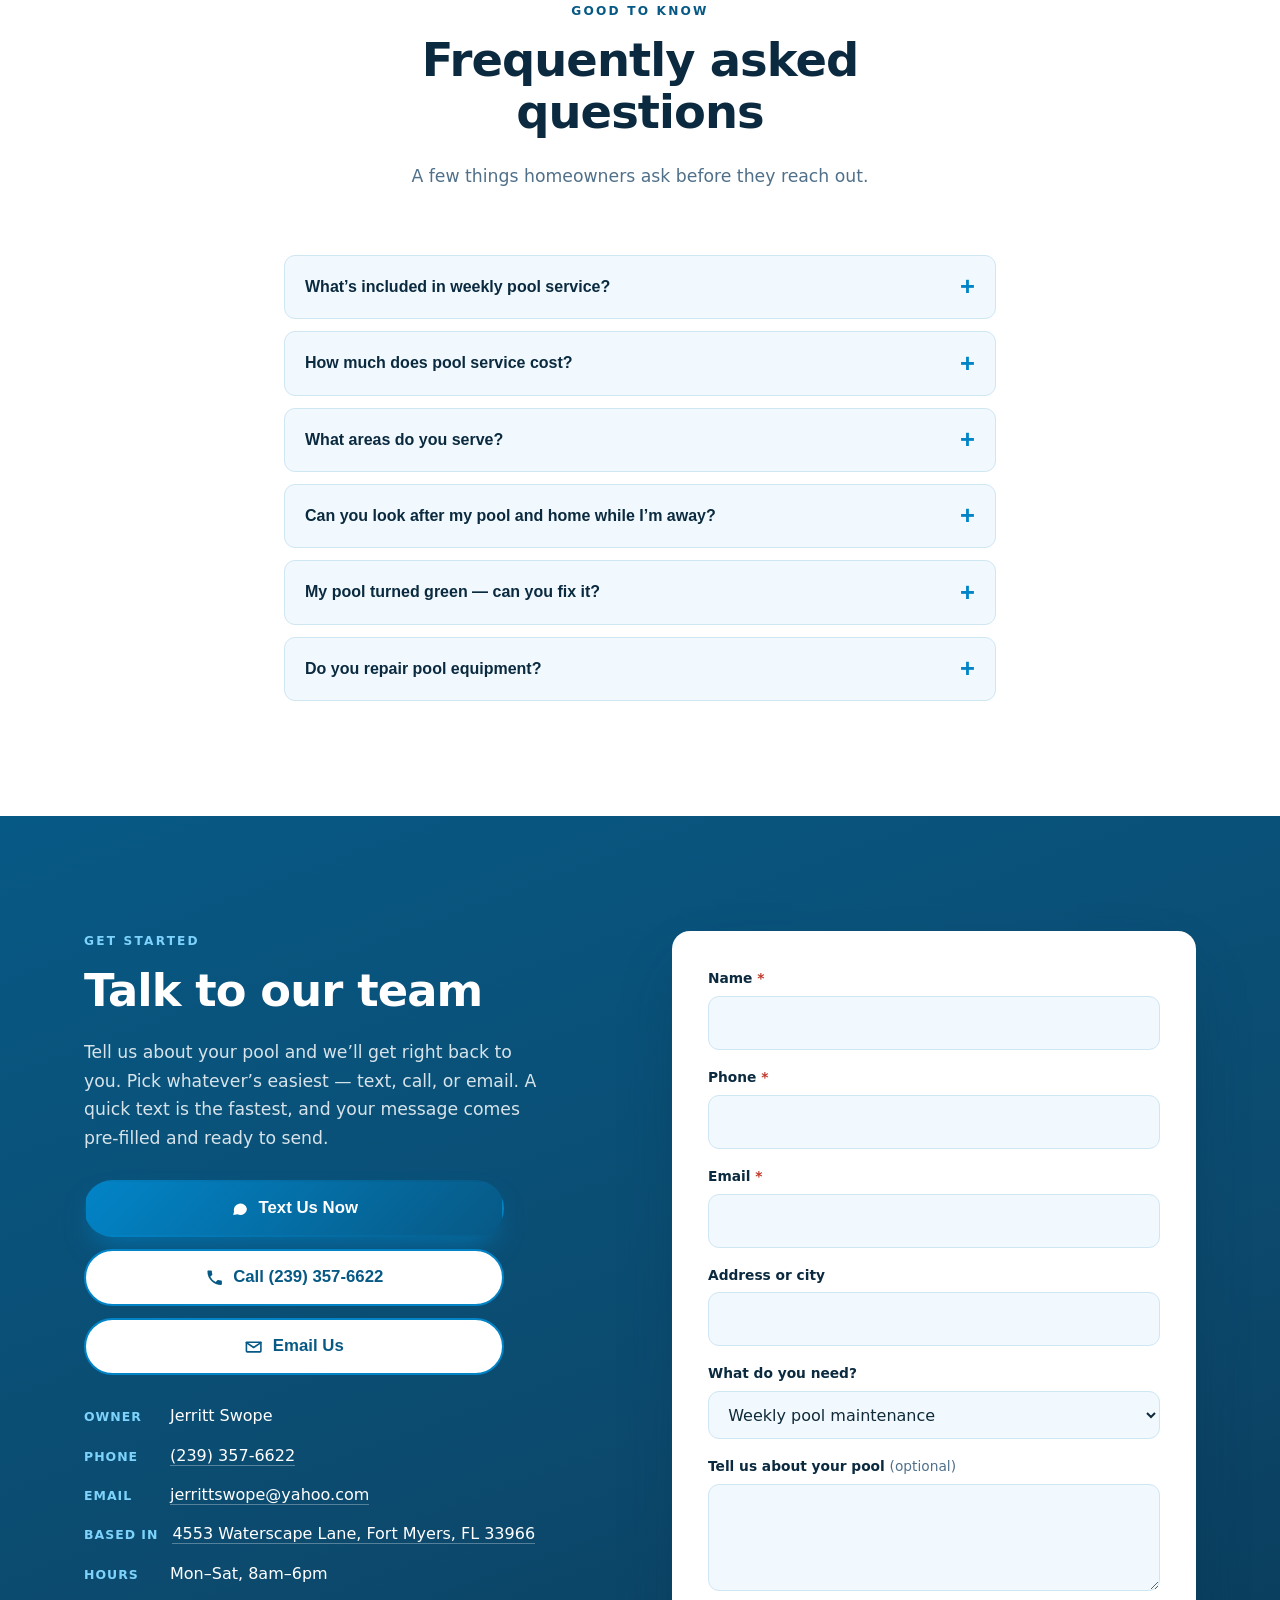
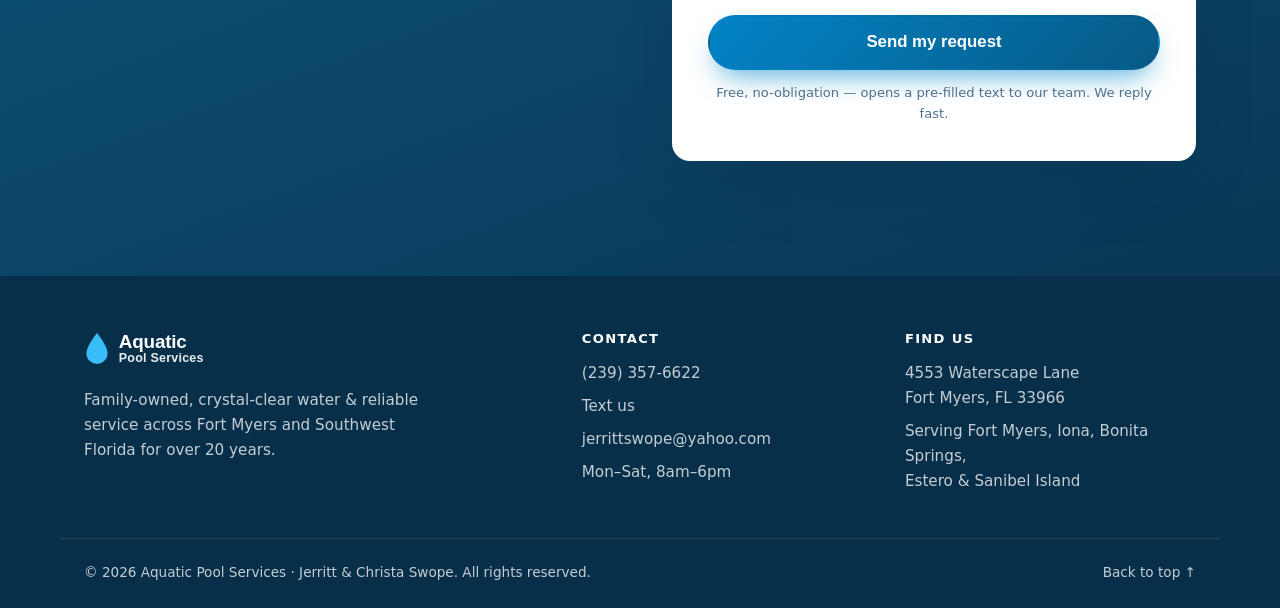
==== commit 9a86cc85: "Add "Communities We Serve" section (local-SEO neighborhoods) Converted the provided hashtag list int" ====
--- a/index.html
+++ b/index.html
@@ -115,6 +115,7 @@
         <a href="#team">Team</a>
         <a href="#gallery">Gallery</a>
         <a href="#reviews">Reviews</a>
+        <a href="#communities">Areas</a>
         <a href="#contact">Contact</a>
       </nav>
 
@@ -374,6 +375,35 @@
       </div>
     </section>
 
+    <!-- ===== Communities served ===== -->
+    <section class="section communities" id="communities">
+      <div class="container faq-inner">
+        <header class="section-head reveal">
+          <p class="eyebrow eyebrow-dark">Neighborhoods we serve</p>
+          <h2>Communities across Fort Myers, Sanibel, Bonita &amp; Estero</h2>
+          <p class="section-lead">From gated golf communities to island estates &mdash; tap an area to see the neighborhoods we care for. Don&rsquo;t see yours? Just ask.</p>
+        </header>
+        <div class="faq-list reveal">
+          <details class="faq-item">
+            <summary>South Fort Myers &amp; Iona</summary>
+            <p>Heritage Palms &middot; Colonial Country Club &middot; Paseo &middot; Fiddlesticks Country Club &middot; The Forest Country Club &middot; Crown Colony &middot; Shadow Wood Preserve &middot; The Plantation &middot; Watermark &middot; Gateway &middot; Cross Creek Estates &middot; Catalina Isles &middot; Botanica Lakes &middot; Eagle Ridge &middot; Gulf Harbour Yacht &amp; Country Club &middot; Town &amp; River &middot; Caloosa Yacht &amp; Racquet Club &middot; Whiskey Creek &middot; Palmetto Point &middot; Renaissance &middot; McGregor Woods &middot; Providence</p>
+          </details>
+          <details class="faq-item">
+            <summary>Sanibel Island</summary>
+            <p>The Sanctuary &middot; The Sanctuary Golf Club &middot; Colony Beach Estates &middot; Seagull Estates &middot; Island Woods &middot; Lake Murex &middot; Gulf Pines &middot; Chateaux Sur Mer &middot; The Dunes &middot; Butterknife &middot; Sanibel Estates &middot; Gumbo Limbo &middot; Beachview Country Club Estates &middot; The Rocks &middot; Tigertail &middot; Sanibel Highlands &middot; Caloosa Shores</p>
+          </details>
+          <details class="faq-item">
+            <summary>Bonita Bay</summary>
+            <p>Bonita Bay &middot; Bay Harbor &middot; Marina Isle &middot; Mahogany Ridge &middot; Ibis Cove &middot; Laurel Ridge &middot; Lost Lake &middot; Hidden Harbor &middot; Deerwood &middot; Oak Knoll &middot; Woodlake &middot; Cranbrook &middot; Rookery &middot; Spring Ridge</p>
+          </details>
+          <details class="faq-item">
+            <summary>Estero &amp; Bonita Springs</summary>
+            <p>Pelican Landing &middot; The Colony at Pelican Landing &middot; Grandezza &middot; WildBlue &middot; Verdana Village &middot; Belle Lago &middot; The Reserve at Estero &middot; Valencia Bonita &middot; Bonita Lakes &middot; Village Walk &middot; Bonita Landing &middot; Bonita Fairways &middot; Pelican Preserve &middot; Miromar Lakes &middot; Shadow Wood at The Brooks &middot; The Brooks &middot; Copperleaf at The Brooks &middot; Spring Run at The Brooks &middot; Stoneybrook &middot; West Bay Club</p>
+          </details>
+        </div>
+      </div>
+    </section>
+
     <!-- ===== FAQ ===== -->
     <section class="section faq" id="faq">
       <div class="container faq-inner">
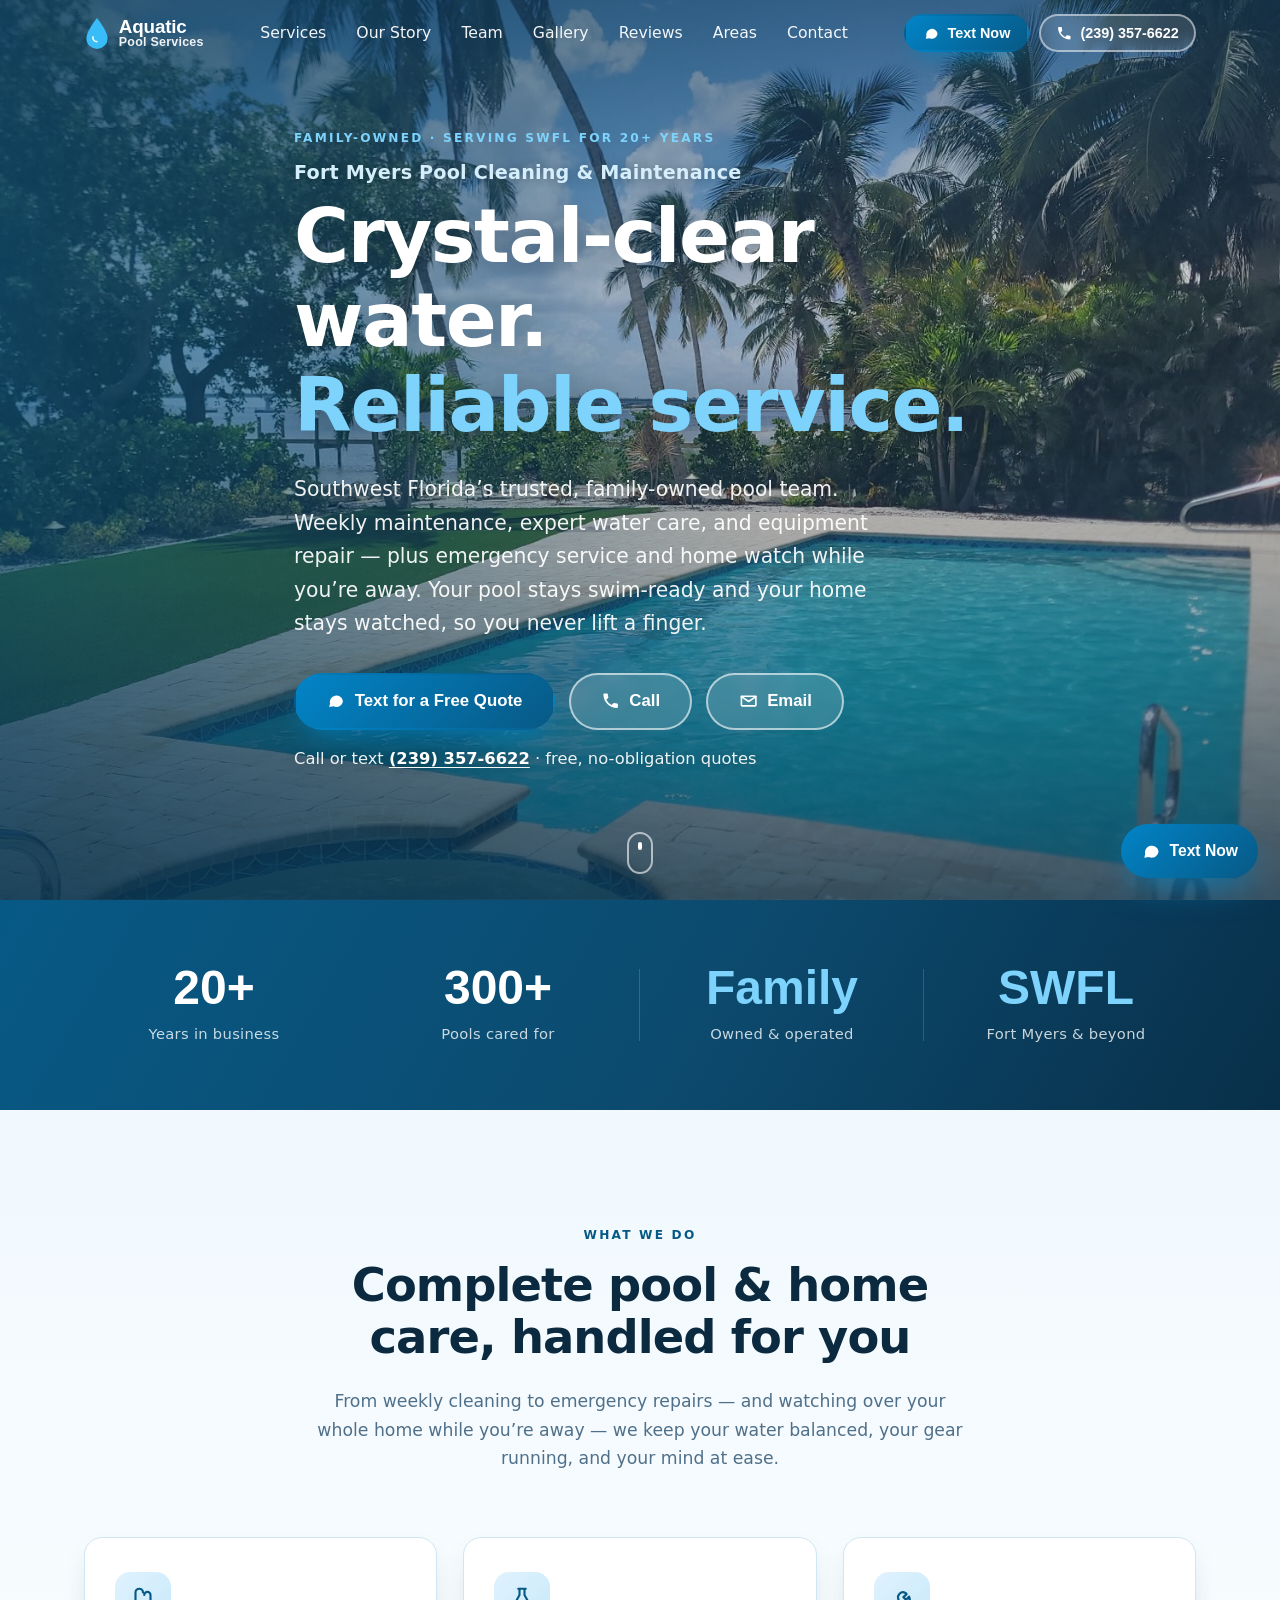
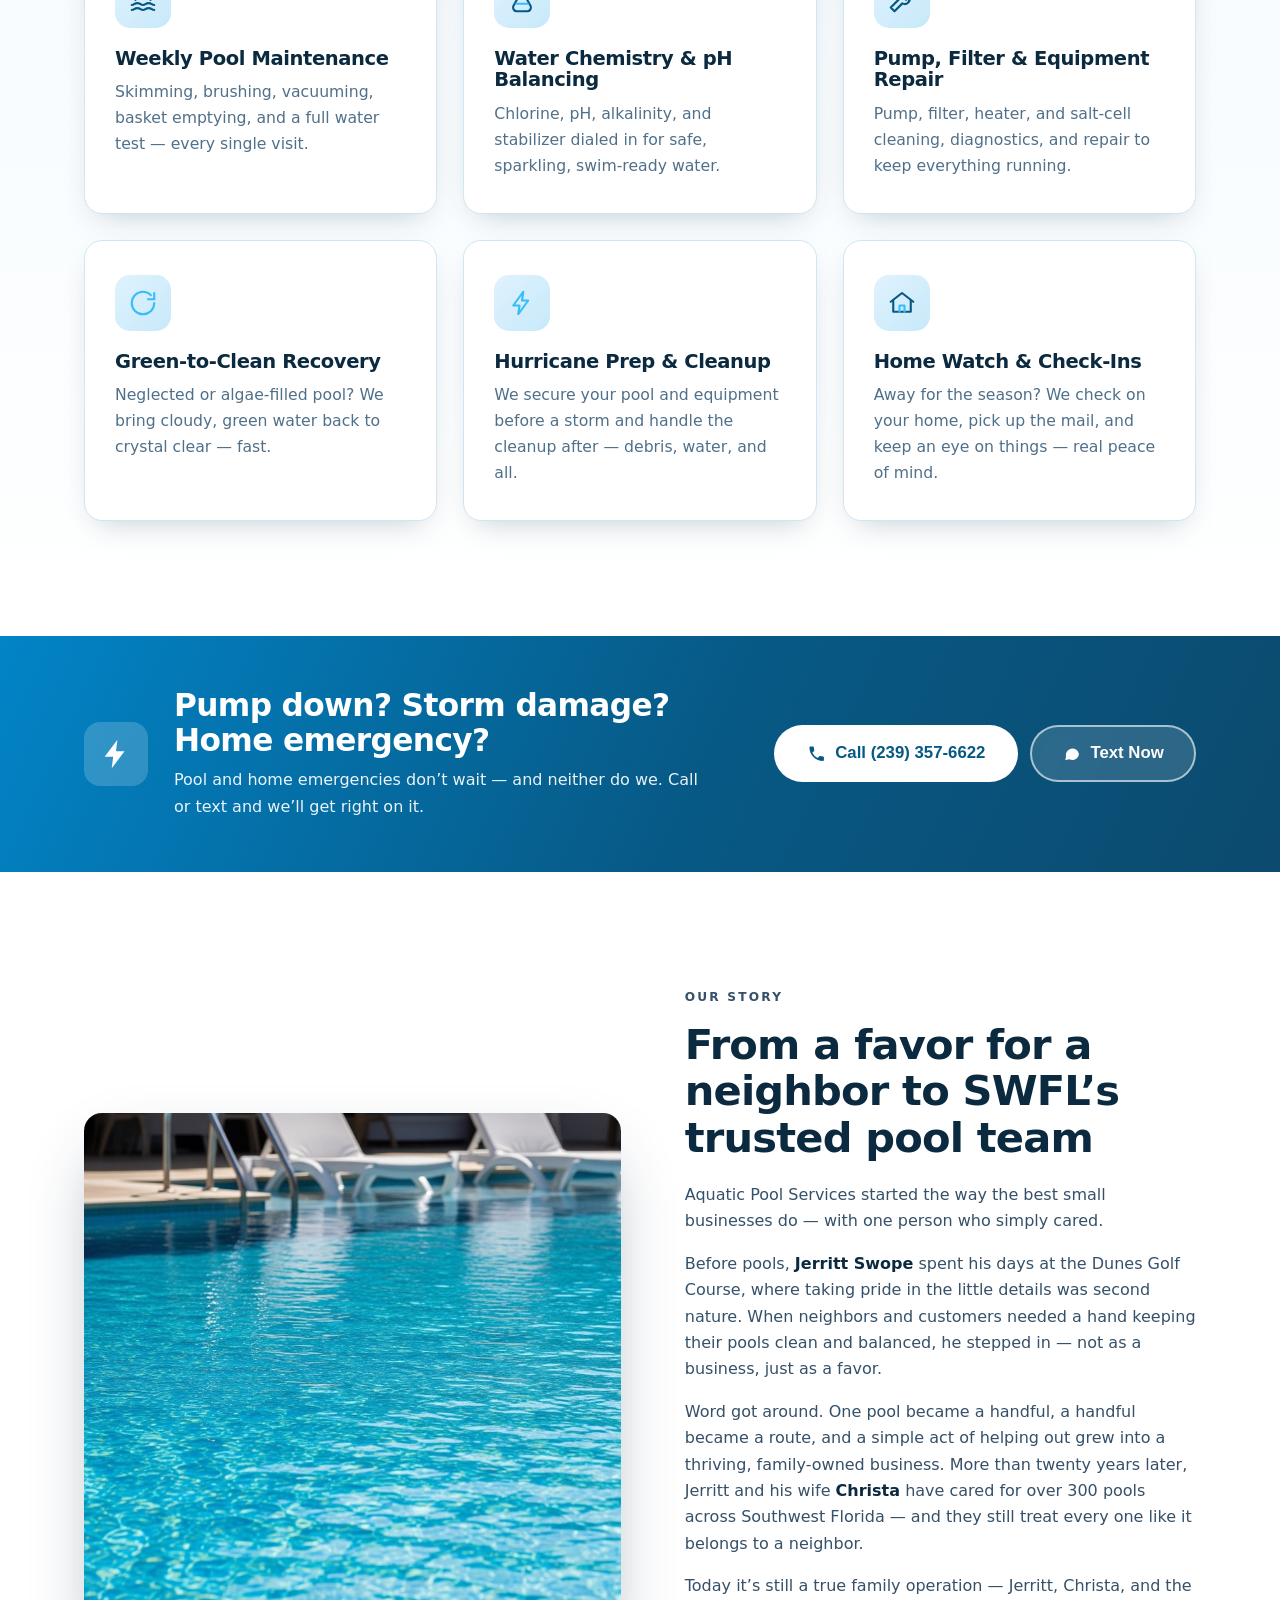
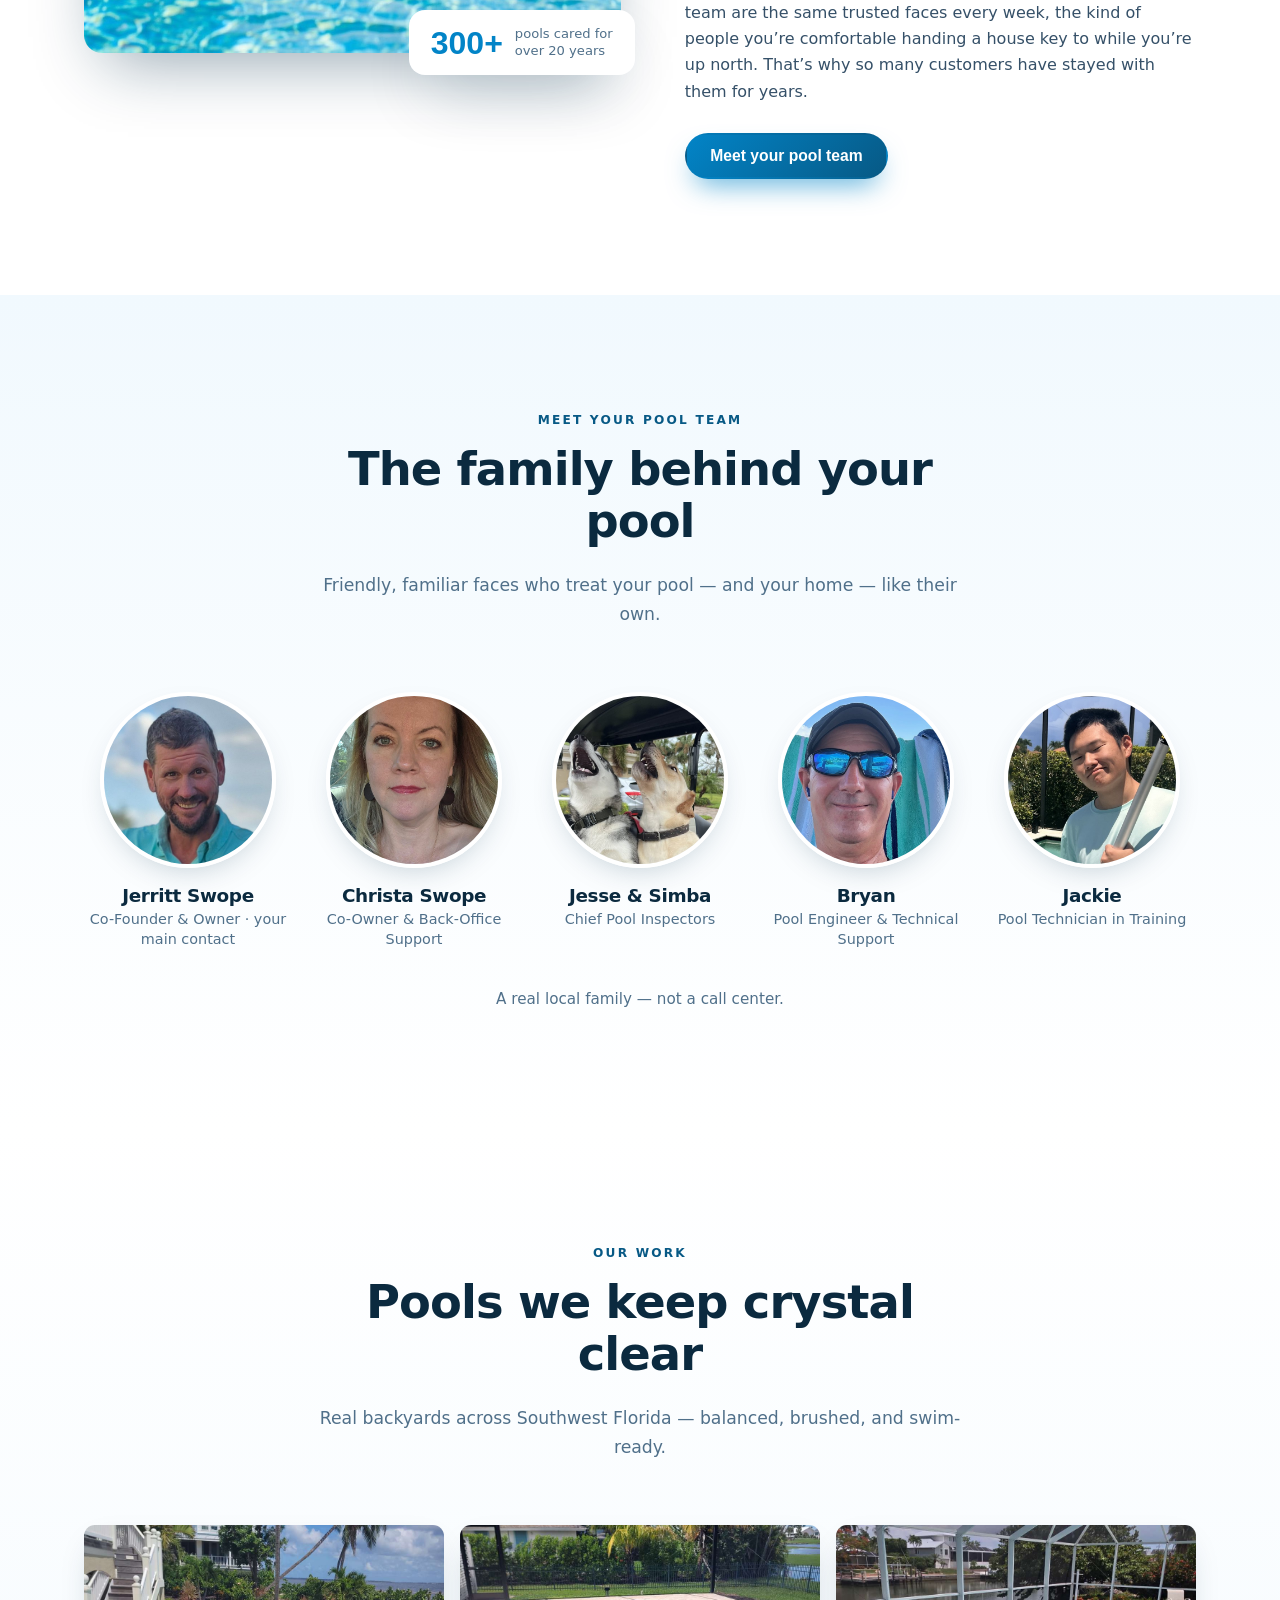
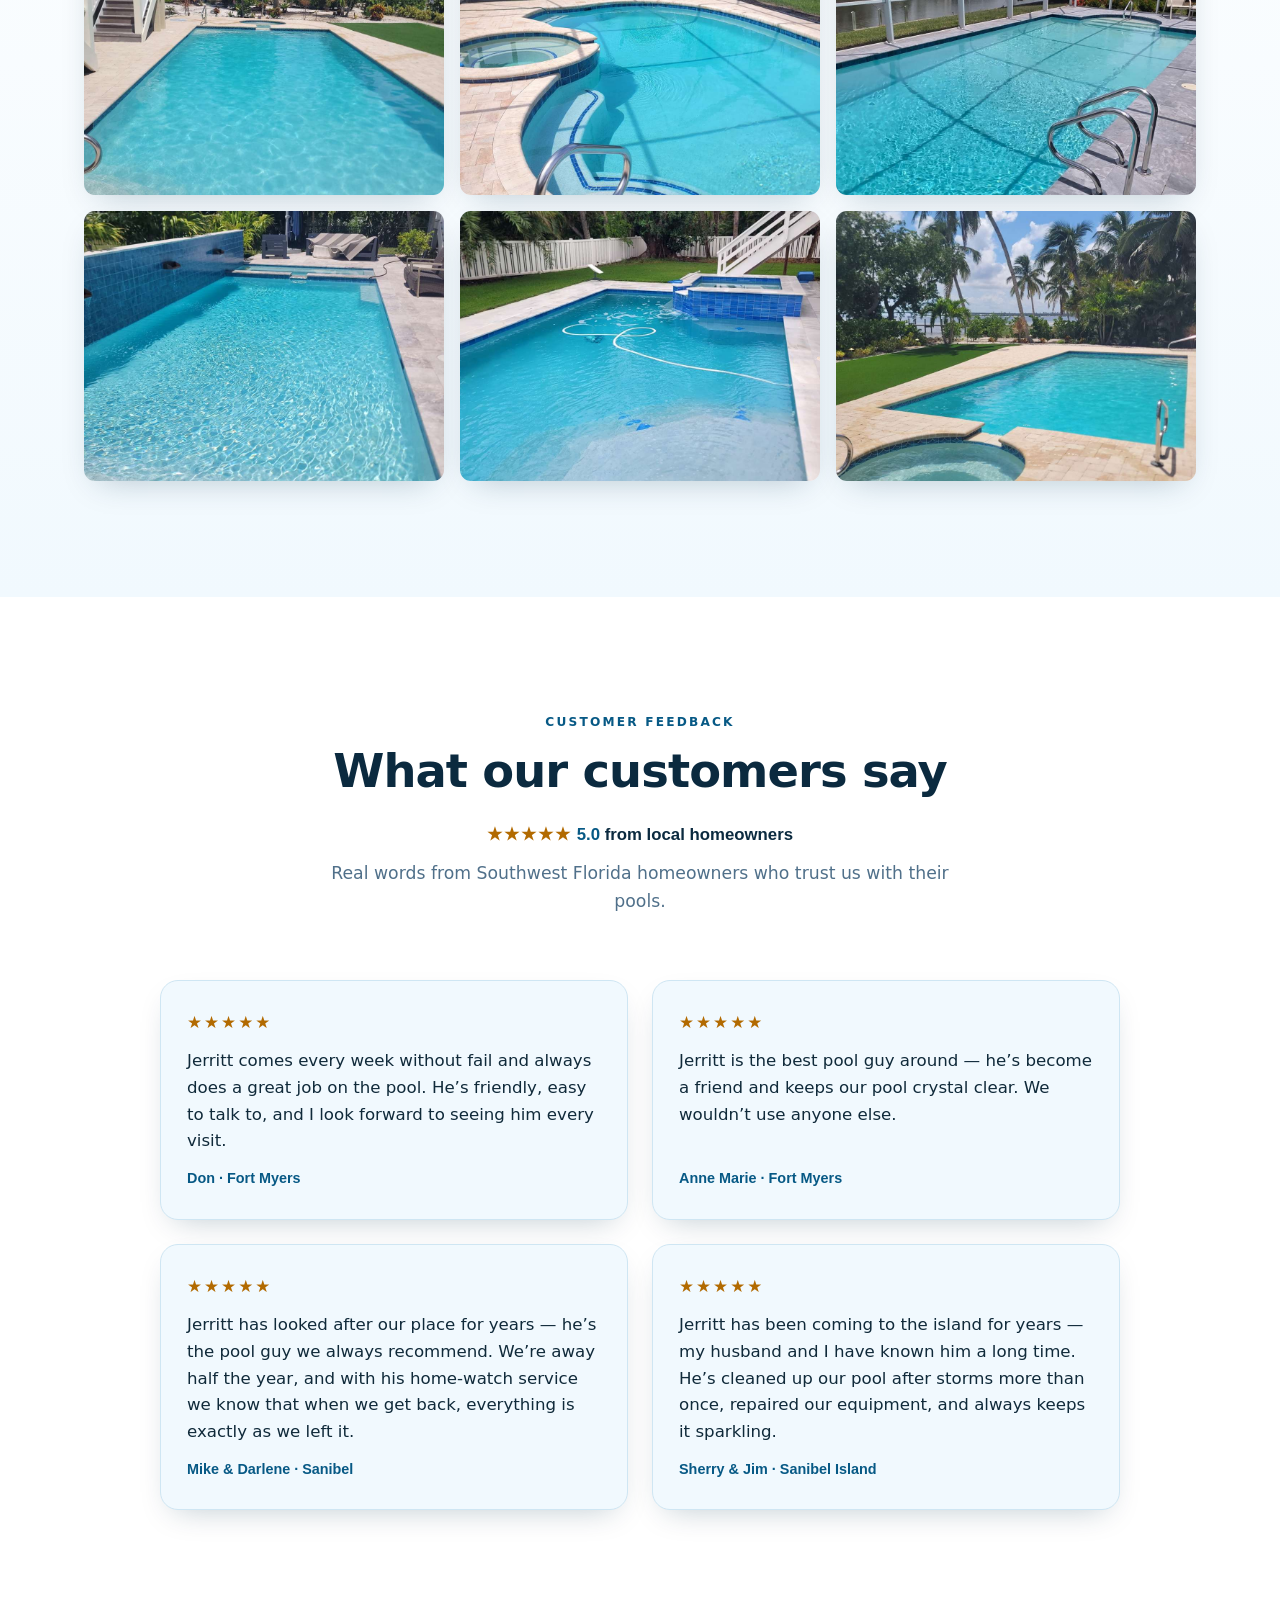
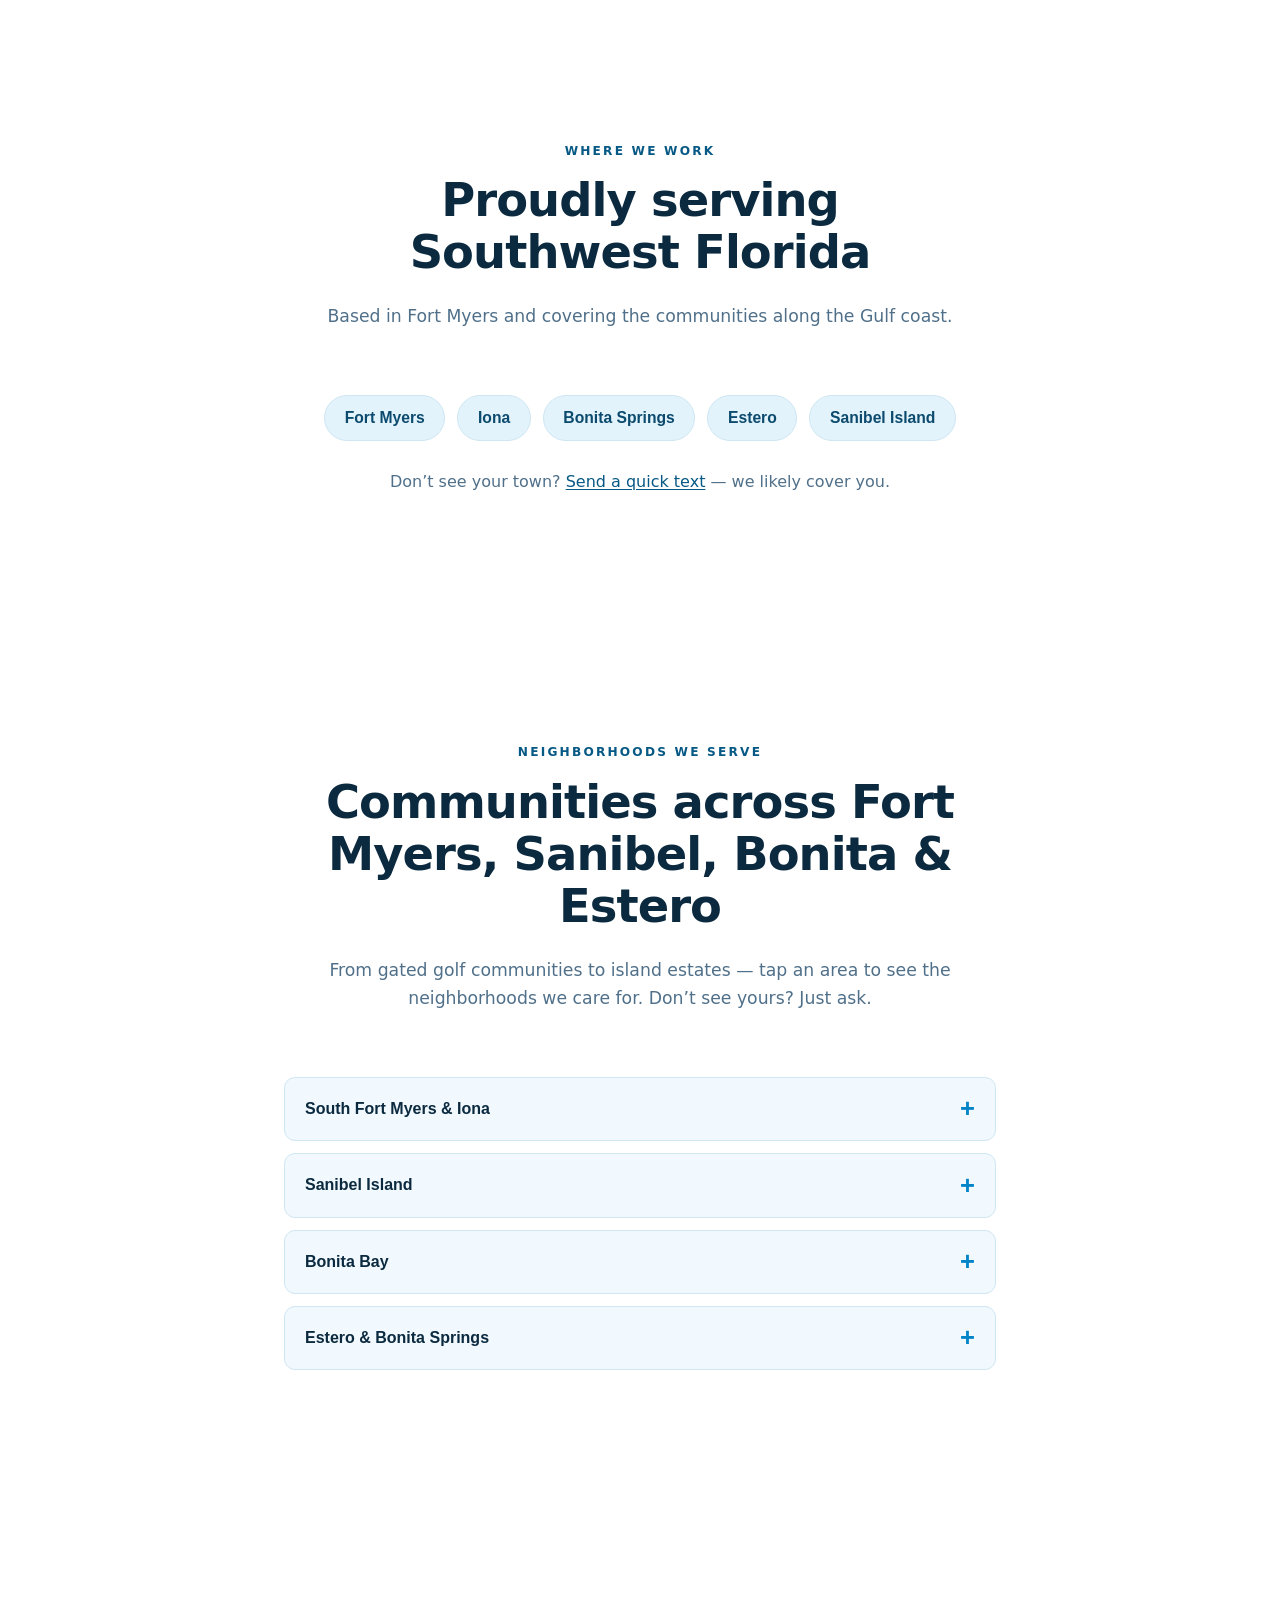
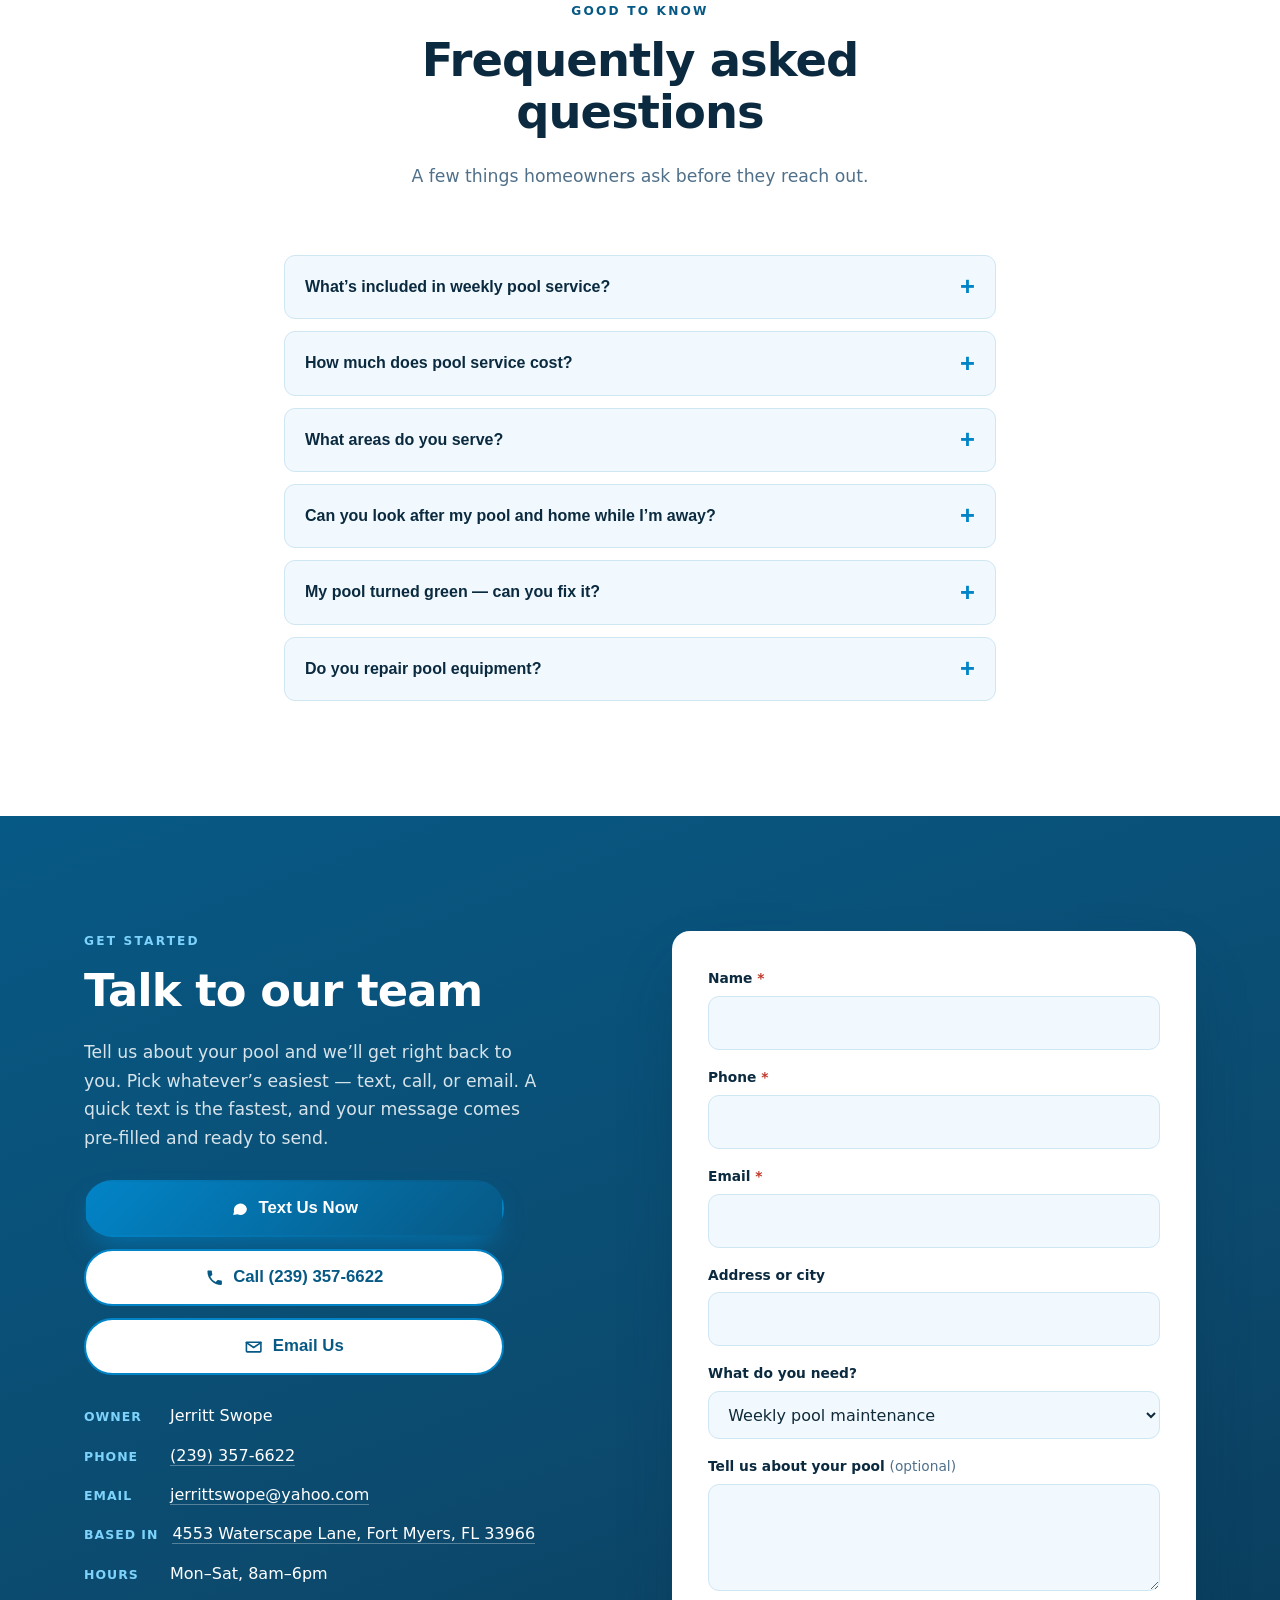
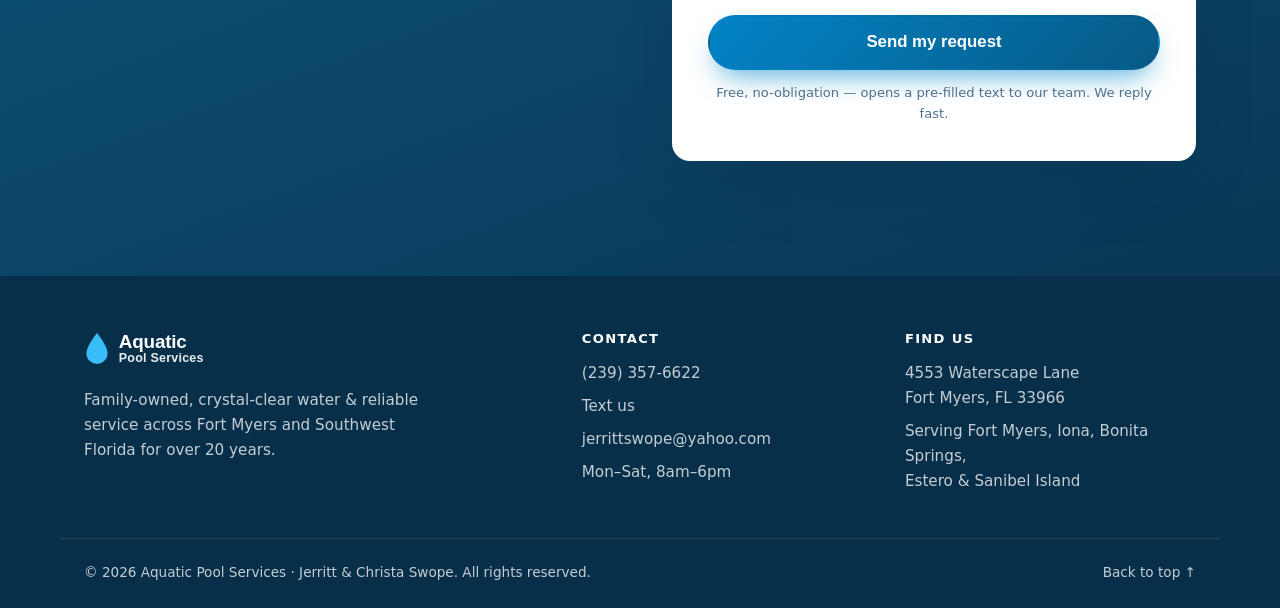
==== commit 242a11c2: "Add meta keywords SEO tag (services, 5 cities, ~75 communities, themes) Co-Authored-By: Claude Opus " ====
--- a/index.html
+++ b/index.html
@@ -6,6 +6,7 @@
   <title>Aquatic Pool Services | Pool Cleaning & Maintenance in Fort Myers, FL</title>
   <meta name="description" content="Family-owned pool &amp; home care serving Fort Myers, Iona, Bonita Springs, Estero &amp; Sanibel Island. Weekly maintenance, equipment repair, pH balancing, green-to-clean, hurricane cleanup, emergency service &amp; home watch. Text or call Jerritt at (239) 357-6622." />
   <meta name="theme-color" content="#075985" />
+  <meta name="keywords" content="pool service Fort Myers, pool cleaning Fort Myers, pool maintenance, weekly pool service, pool equipment repair, pool pump repair, salt cell cleaning, green to clean, green-to-clean pool, hurricane pool cleanup, pool home watch, vacation pool service, snowbird pool service, pool service near me, screen enclosure pool service, Fort Myers, Iona, Bonita Springs, Estero, Sanibel Island, Southwest Florida, SWFL, Heritage Palms, Colonial Country Club, Paseo, Fiddlesticks Country Club, The Forest Country Club, Crown Colony, Shadow Wood Preserve, The Plantation, Watermark, Gateway, Cross Creek Estates, Catalina Isles, Botanica Lakes, Eagle Ridge, Gulf Harbour Yacht &amp; Country Club, Town &amp; River, Caloosa Yacht &amp; Racquet Club, Whiskey Creek, Palmetto Point, Renaissance, McGregor Woods, Providence, The Sanctuary Sanibel, Colony Beach Estates, Seagull Estates, Island Woods, Lake Murex, Gulf Pines, Chateaux Sur Mer, The Dunes Sanibel, Butterknife, Sanibel Estates, Gumbo Limbo, Beachview Country Club Estates, Tigertail, Sanibel Highlands, Caloosa Shores, Bonita Bay, Bay Harbor, Marina Isle, Mahogany Ridge, Ibis Cove, Laurel Ridge, Lost Lake, Hidden Harbor, Deerwood, Oak Knoll, Woodlake, Cranbrook, Rookery, Spring Ridge, Pelican Landing, The Colony at Pelican Landing, Grandezza, WildBlue, Verdana Village, Belle Lago, Valencia Bonita, Village Walk, Bonita Landing, Pelican Preserve, Miromar Lakes, Shadow Wood at The Brooks, The Brooks, Copperleaf, Spring Run, Stoneybrook, West Bay Club, SWFL pool homes, golf community pool service, gated community pool service, luxury pool service" />
   <link rel="canonical" href="https://aquaticpoolswfl.com/" />
 
   <!-- Open Graph / social -->
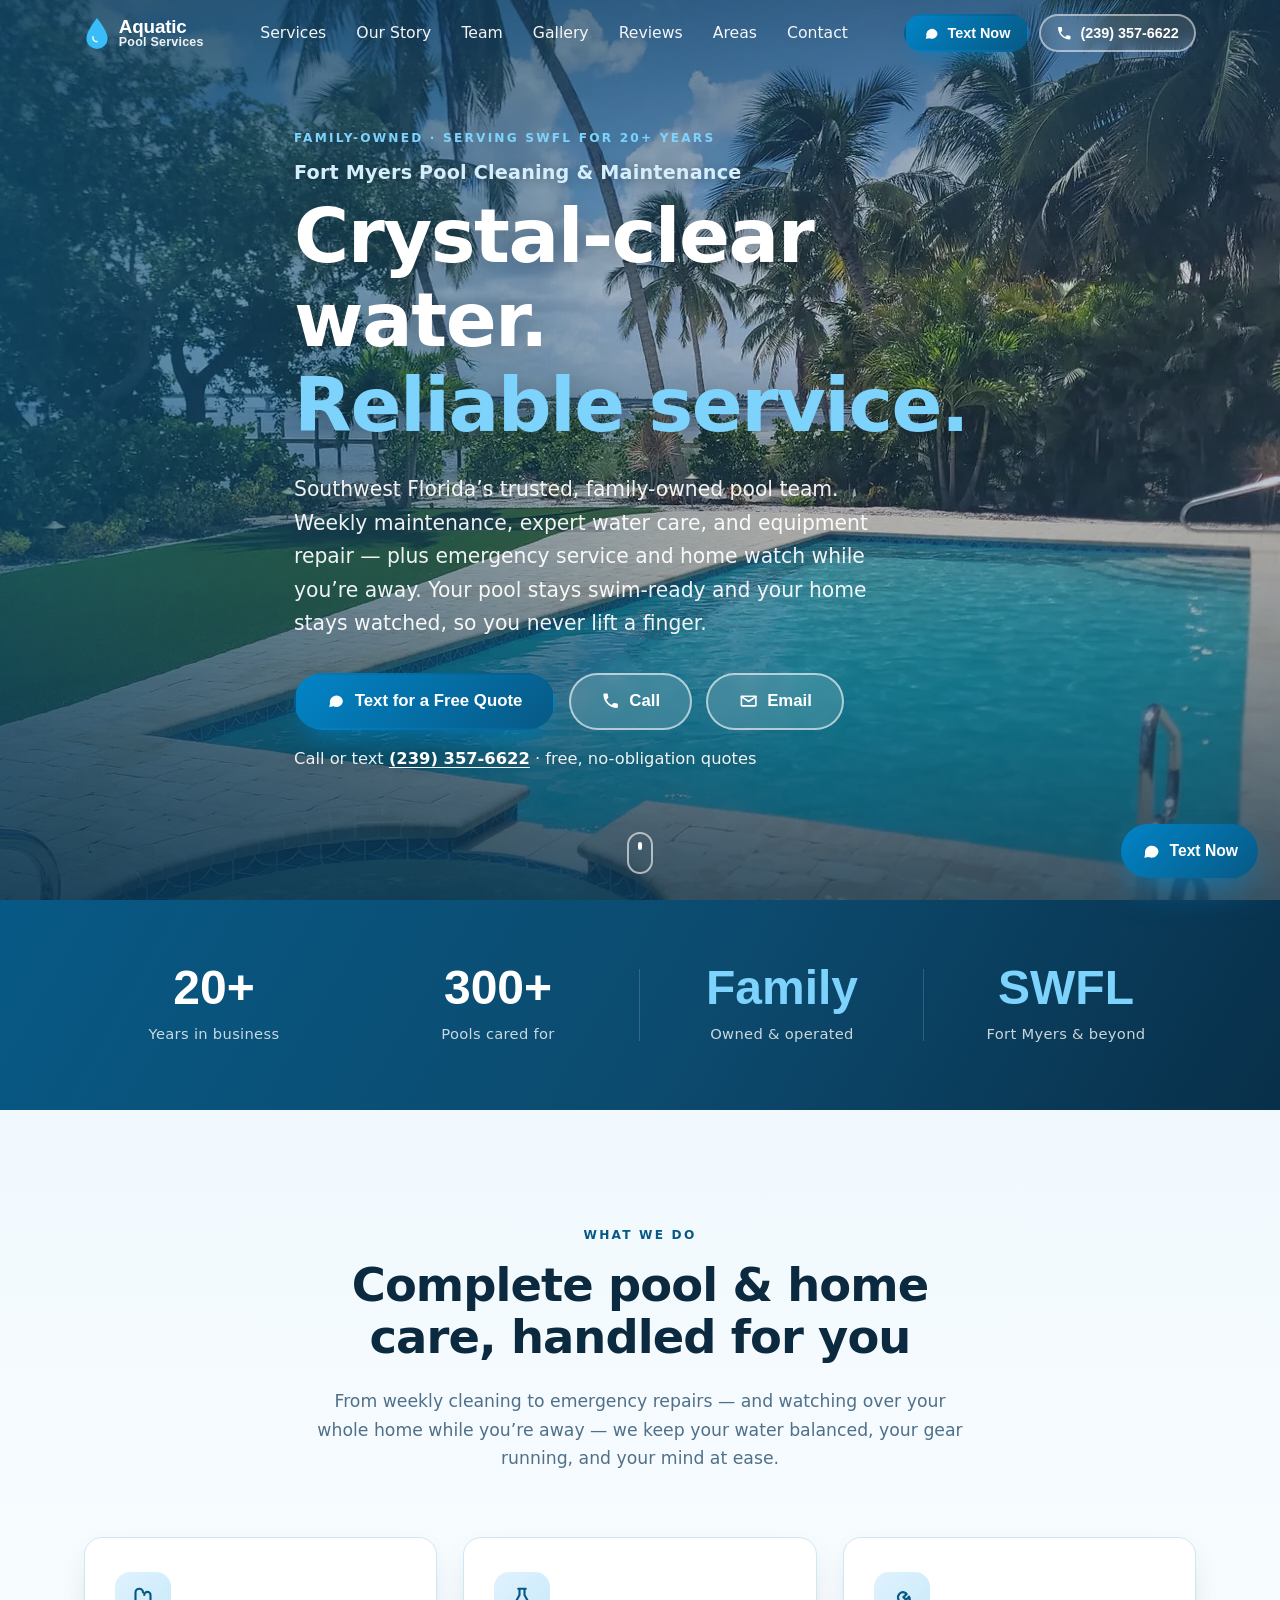
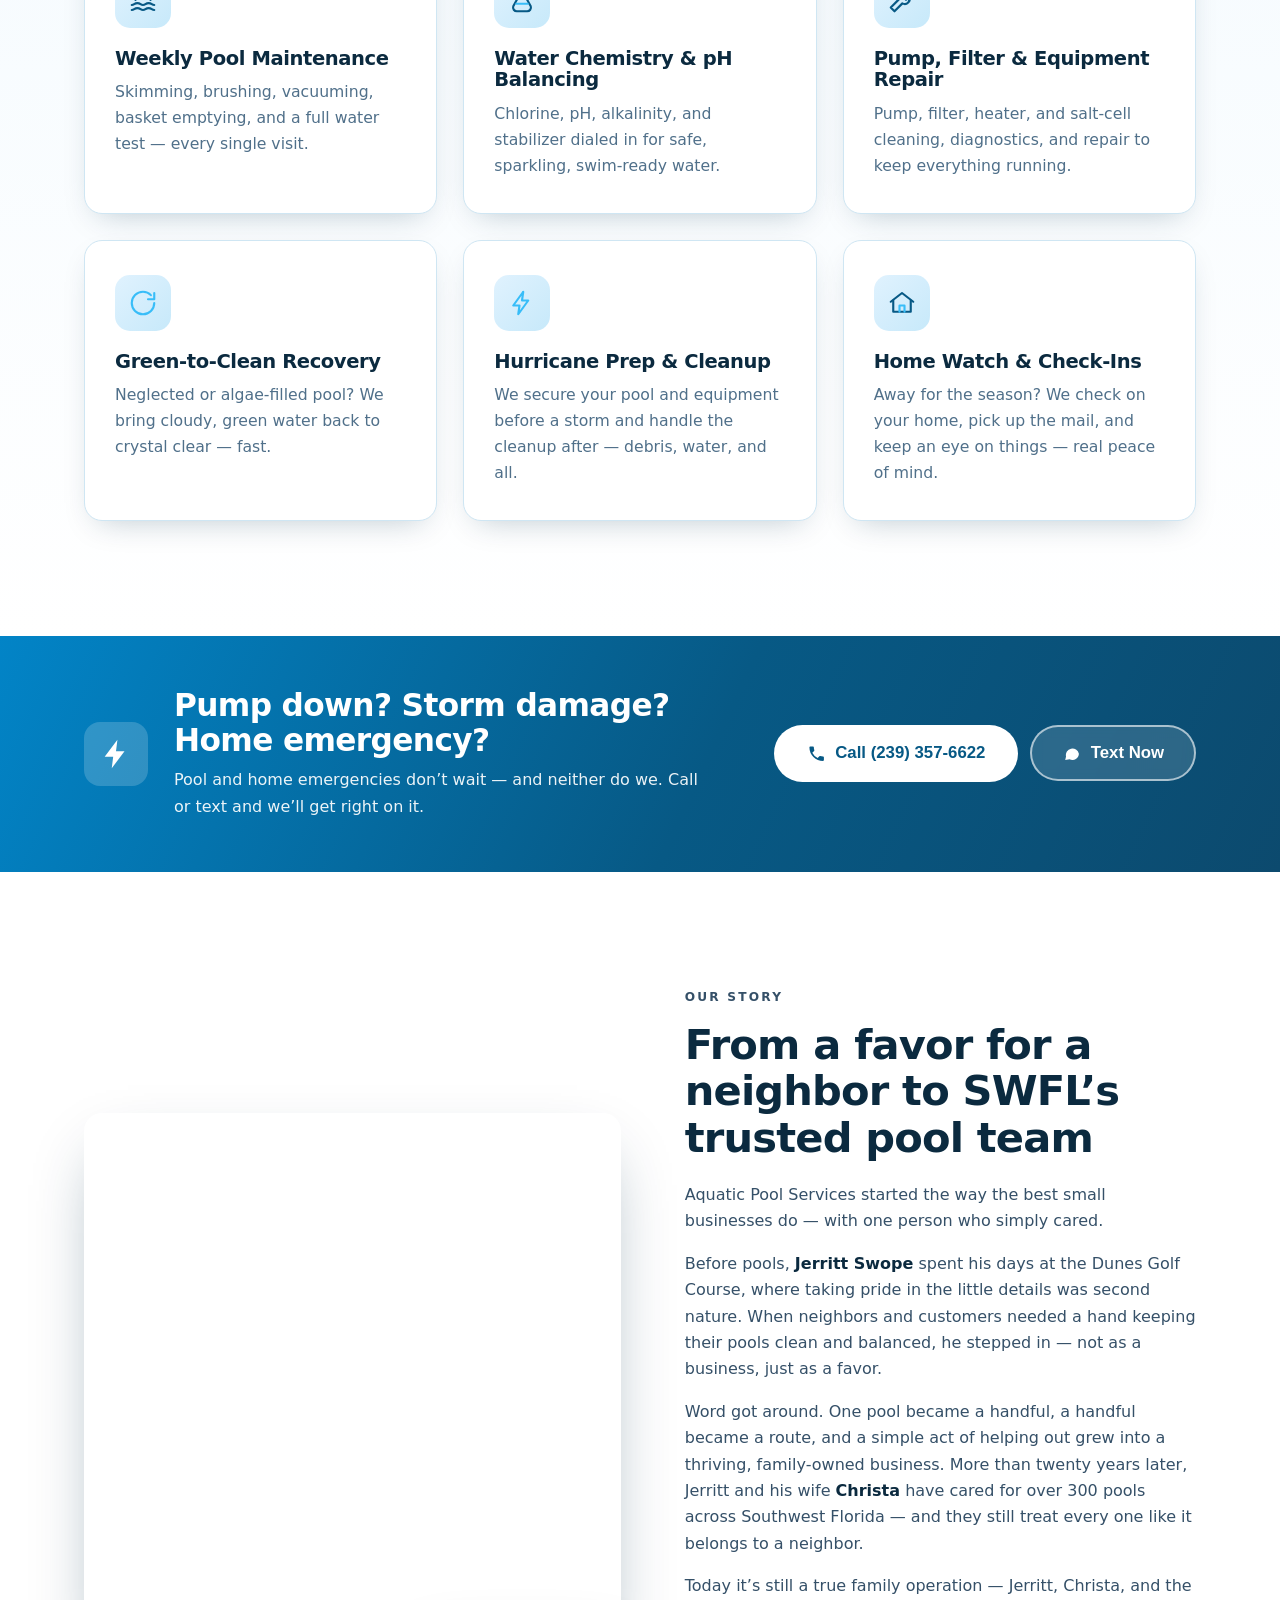
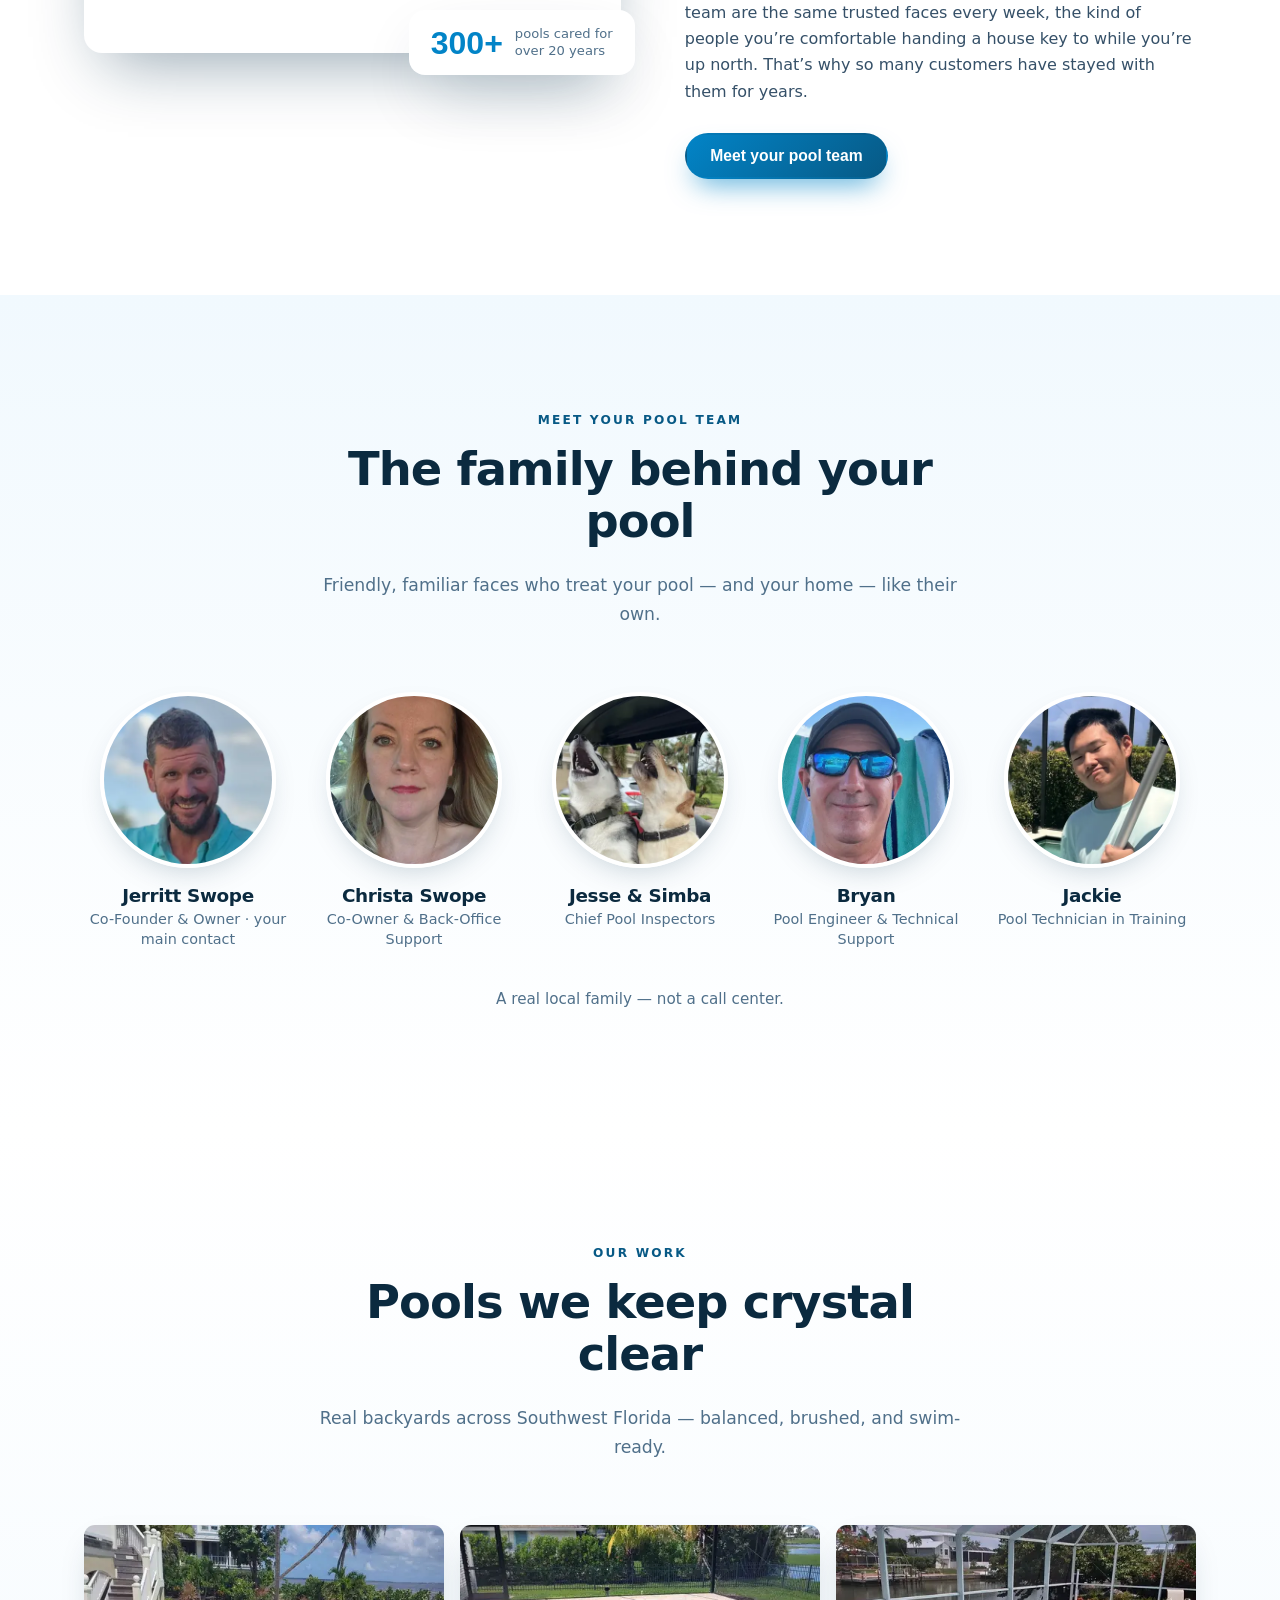
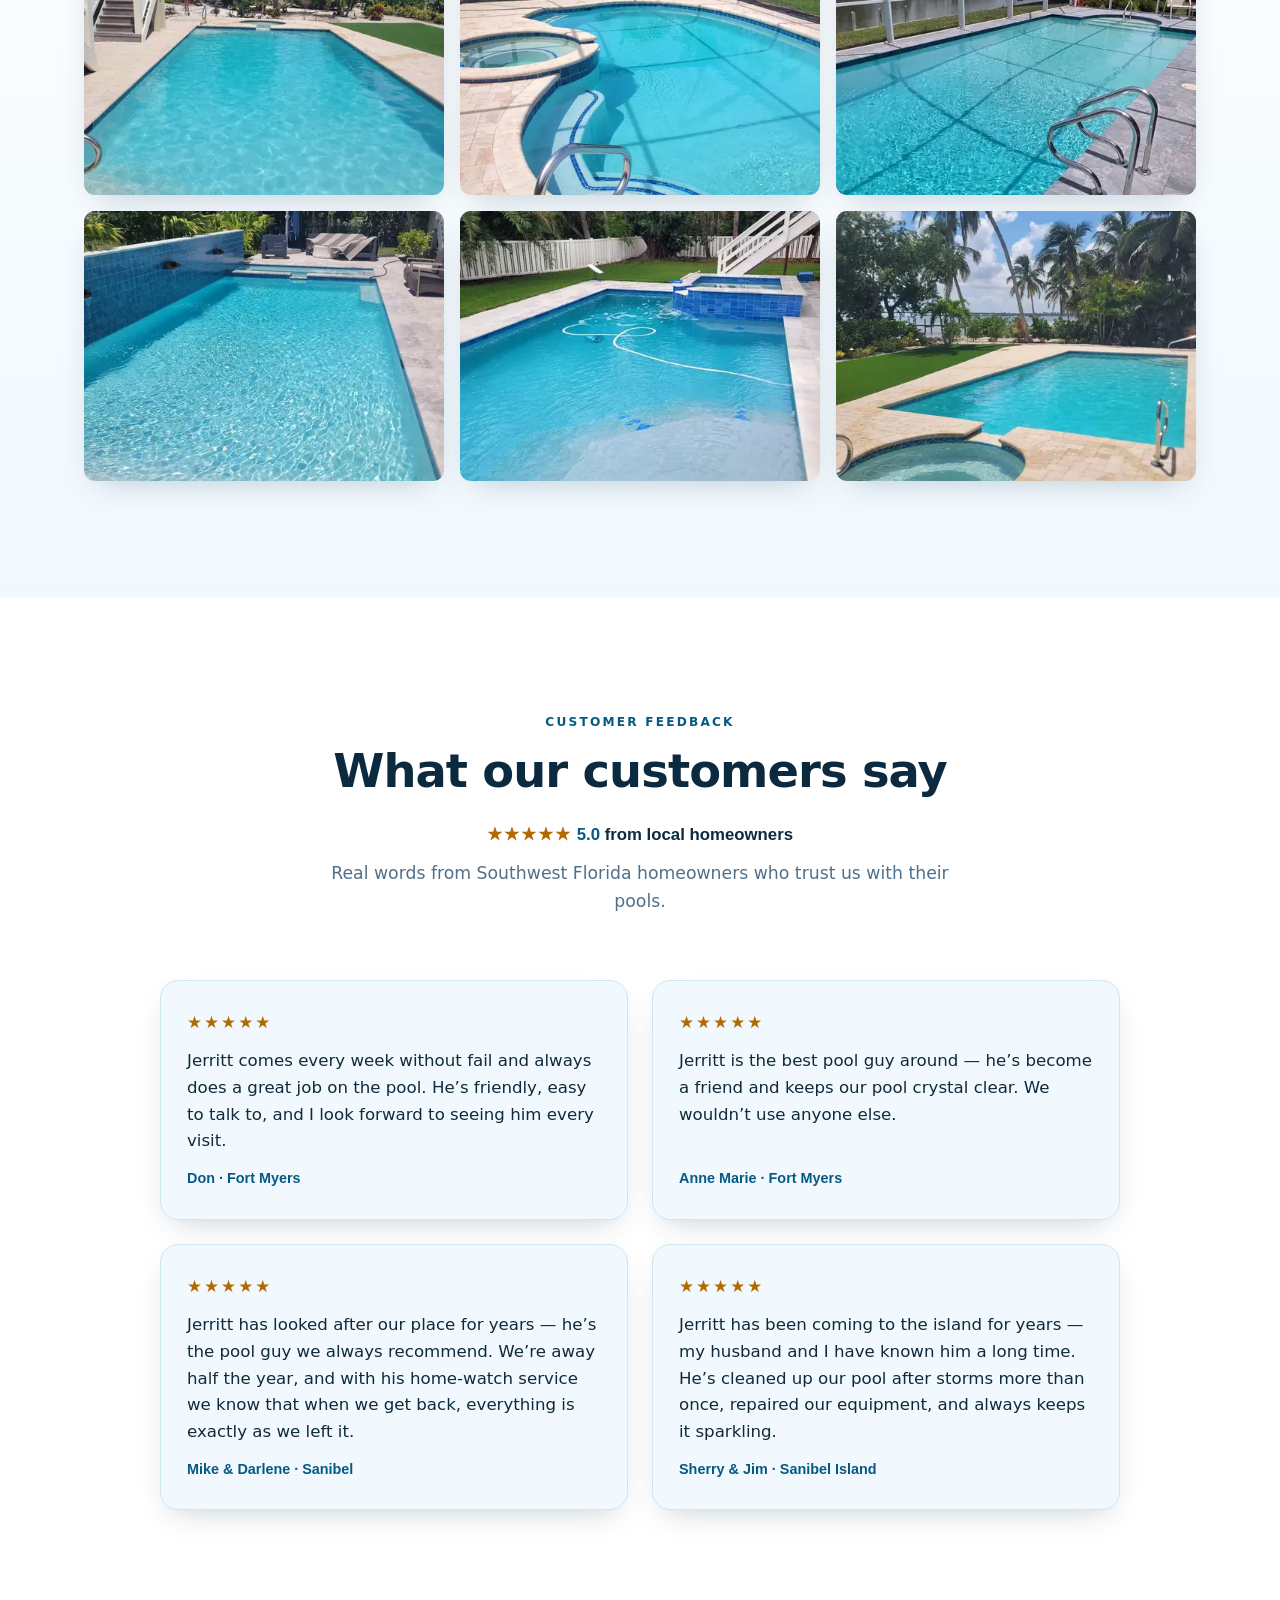
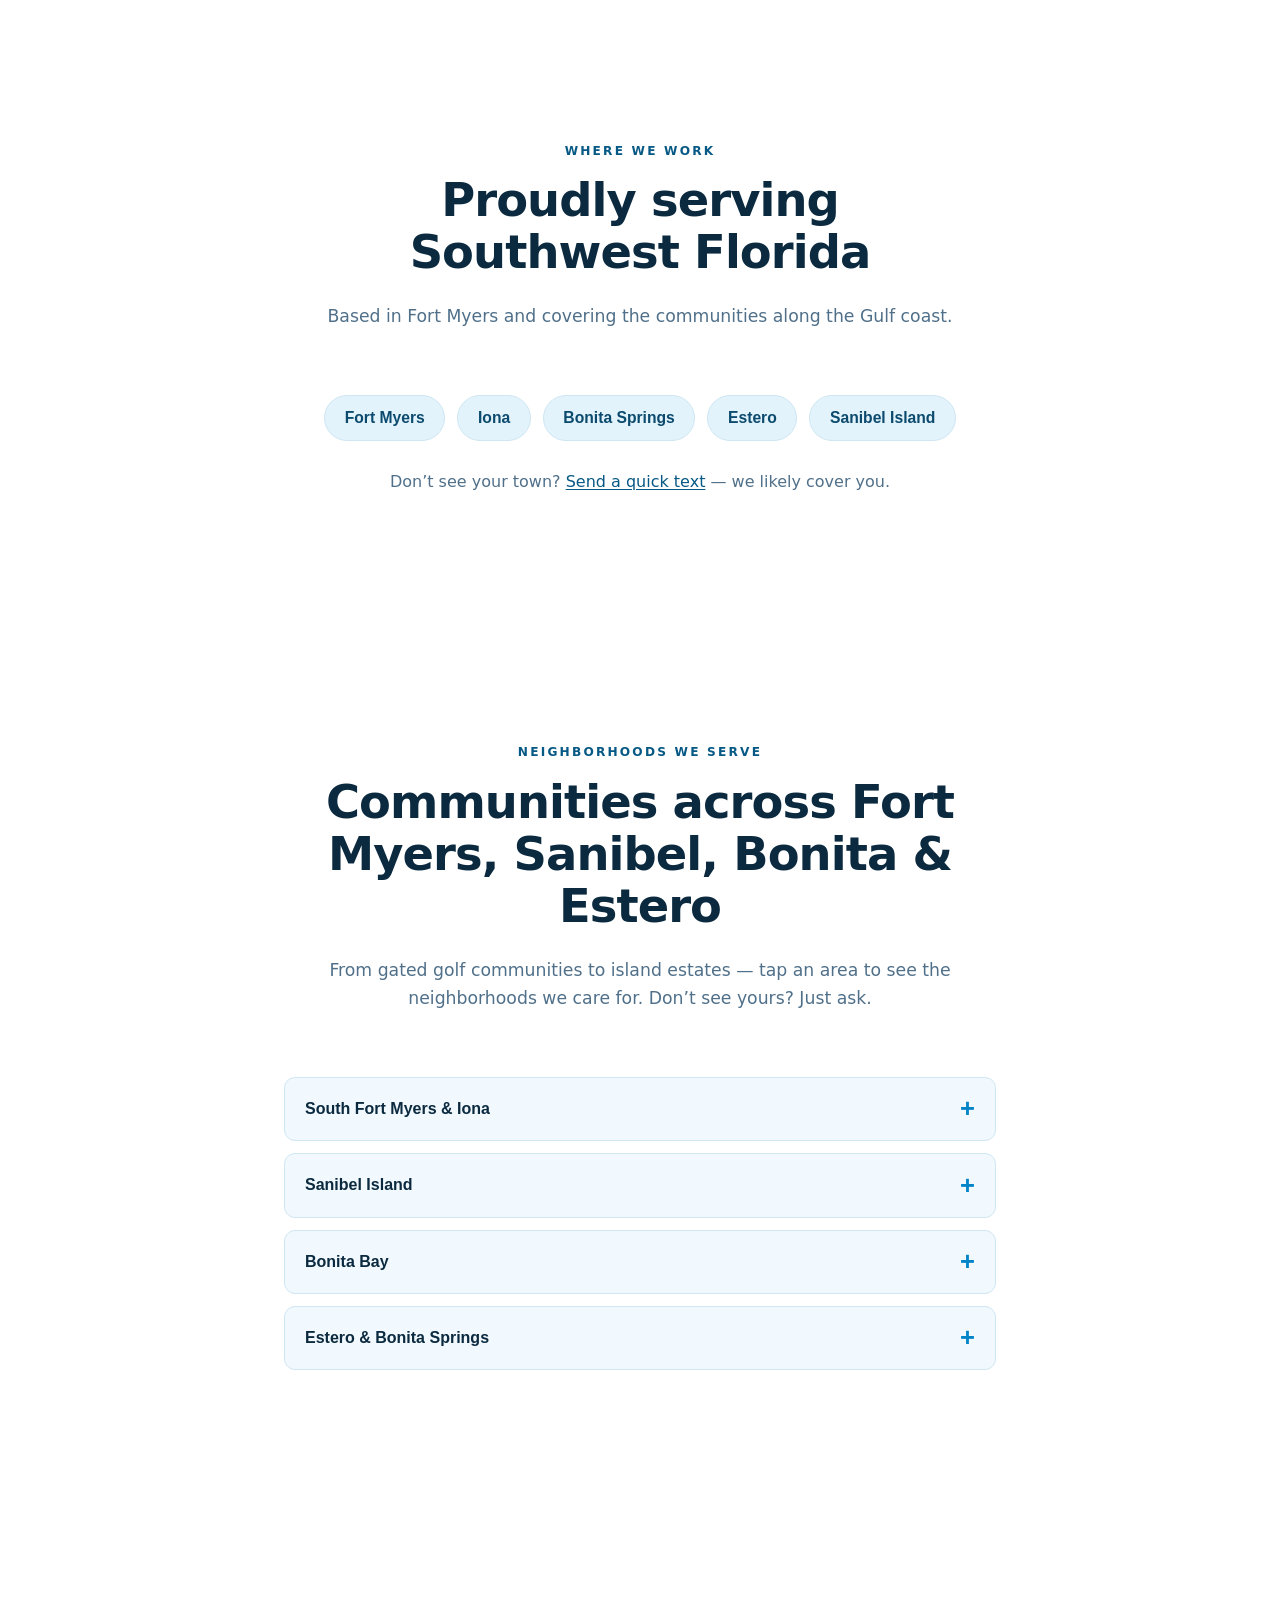
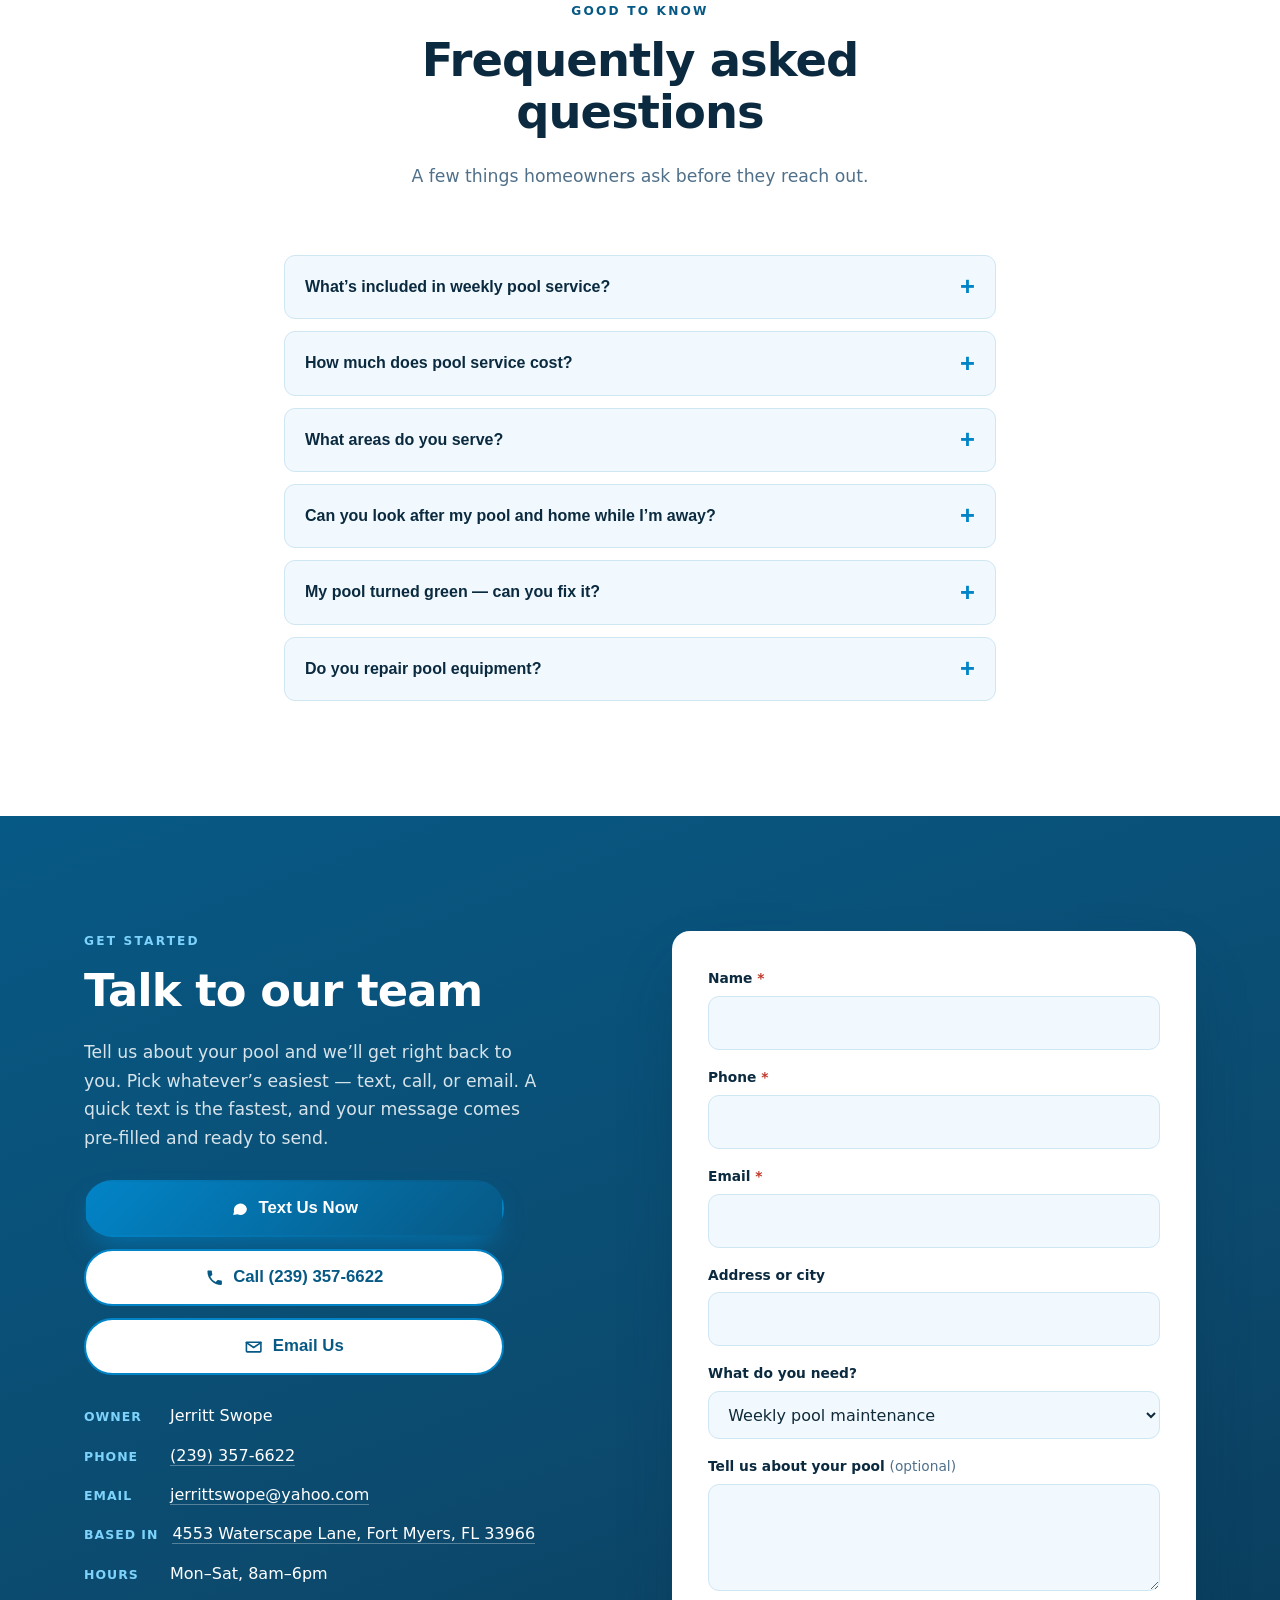
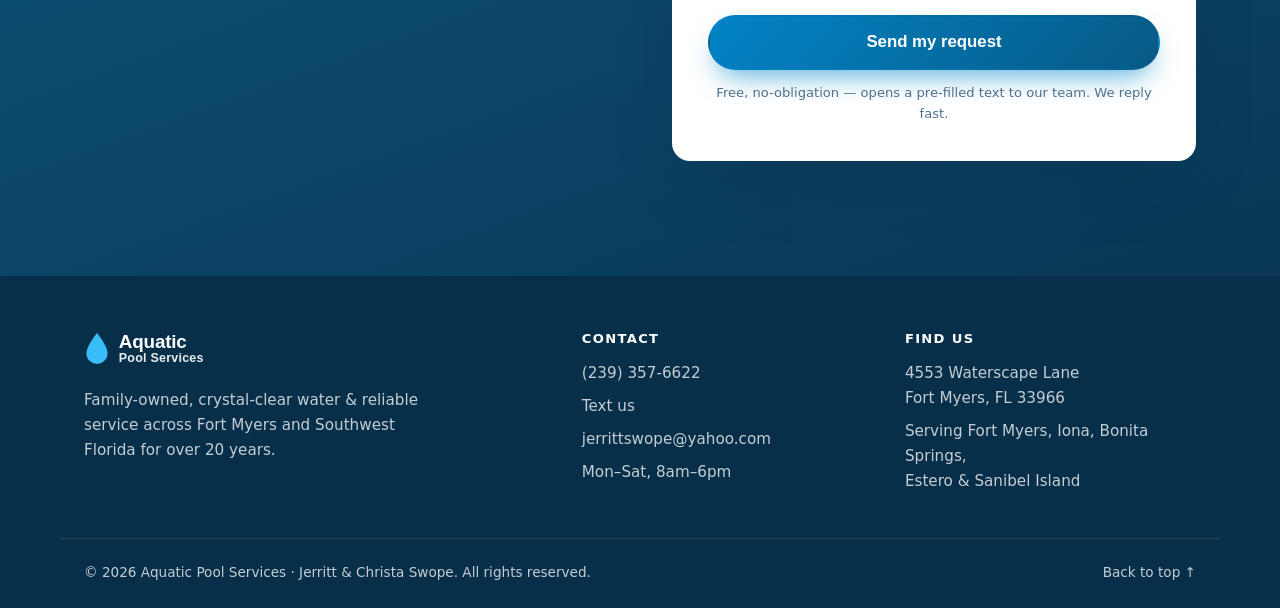
==== commit 28a56dfa: "Speed up the hero LCP with responsive WebP images. Serve resized WebP candidates for the hero, story" ====
--- a/index.html
+++ b/index.html
@@ -28,12 +28,15 @@
   <meta http-equiv="Content-Security-Policy" content="default-src 'self'; img-src 'self' data:; style-src 'self' 'unsafe-inline' https://fonts.googleapis.com; font-src https://fonts.gstatic.com; script-src 'self' 'unsafe-inline'; base-uri 'none'; form-action 'self' sms: tel: mailto:; frame-ancestors 'none'" />
 
   <link rel="icon" href="favicon.svg" type="image/svg+xml" />
-  <link rel="preload" as="image" href="images/hero.jpg" fetchpriority="high" />
+  <!-- LCP hero: same srcset/sizes as the picture below so the preload is the file the browser will paint. -->
+  <link rel="preload" as="image" href="images/webp/hero-1120.webp" imagesrcset="images/webp/hero-640.webp 640w, images/webp/hero-960.webp 960w, images/webp/hero-1120.webp 1120w, images/webp/hero-1280.webp 1280w, images/webp/hero-1500.webp 1500w" imagesizes="max(100vw, 75vh)" type="image/webp" fetchpriority="high" />
 
   <link rel="preconnect" href="https://fonts.googleapis.com" />
   <link rel="preconnect" href="https://fonts.gstatic.com" crossorigin />
-  <link href="https://fonts.googleapis.com/css2?family=Sora:wght@500;600;700;800&family=Inter:wght@400;500;600&display=swap" rel="stylesheet" />
-
+  <link rel="stylesheet" href="https://fonts.googleapis.com/css2?family=Sora:wght@500;600;700;800&family=Inter:wght@400;500;600&display=swap" media="print" onload="this.media='all'" />
+  <noscript><link rel="stylesheet" href="https://fonts.googleapis.com/css2?family=Sora:wght@500;600;700;800&family=Inter:wght@400;500;600&display=swap" /></noscript>
+
+  <script src="app.js" defer></script>
   <link rel="stylesheet" href="styles.css" />
   <noscript><style>.reveal{opacity:1!important;transform:none!important}</style></noscript>
 
@@ -141,7 +144,12 @@
 
     <!-- ===== Hero ===== -->
     <section class="hero" id="hero">
-      <div class="hero-media" role="img" aria-label="Screened lanai pool overlooking a lake in Southwest Florida"></div>
+      <div class="hero-media">
+        <picture>
+          <source type="image/webp" srcset="images/webp/hero-640.webp 640w, images/webp/hero-960.webp 960w, images/webp/hero-1120.webp 1120w, images/webp/hero-1280.webp 1280w, images/webp/hero-1500.webp 1500w" sizes="max(100vw, 75vh)" />
+          <img src="images/hero.jpg" alt="Screened lanai pool overlooking a lake in Southwest Florida" width="1500" height="2000" fetchpriority="high" />
+        </picture>
+      </div>
       <div class="hero-overlay"></div>
       <div class="container hero-content">
         <p class="eyebrow reveal">Family-owned &middot; serving SWFL for 20+ years</p>
@@ -247,7 +255,10 @@
     <section class="section story" id="story">
       <div class="container story-grid">
         <div class="story-media reveal">
-          <img src="images/story.jpg" alt="Crystal-clear pool water and poolside loungers cared for by Aquatic Pool Services" loading="lazy" width="790" height="790" />
+          <picture>
+            <source type="image/webp" srcset="images/webp/story-480.webp 480w, images/webp/story-640.webp 640w, images/webp/story-790.webp 790w" sizes="(max-width: 920px) min(560px, calc(100vw - 48px)), 540px" />
+            <img src="images/story.jpg" alt="Crystal-clear pool water and poolside loungers cared for by Aquatic Pool Services" width="790" height="790" loading="lazy" decoding="async" />
+          </picture>
           <div class="story-badge">
             <strong>300+</strong>
             <span>pools cared for<br />over 20 years</span>
@@ -275,27 +286,27 @@
         </header>
         <div class="team-grid">
           <article class="team-card reveal">
-            <div class="team-photo team-photo-img" aria-hidden="true"><img src="images/team-jerritt.jpg" alt="" loading="lazy" /></div>
+            <div class="team-photo team-photo-img" aria-hidden="true"><picture><source type="image/webp" srcset="images/webp/team-jerritt-352.webp 352w, images/webp/team-jerritt-600.webp 600w" sizes="176px" /><img src="images/team-jerritt.jpg" alt="" width="600" height="600" loading="lazy" decoding="async" /></picture></div>
             <h3>Jerritt Swope</h3>
             <p class="team-role">Co-Founder &amp; Owner &middot; your main contact</p>
           </article>
           <article class="team-card reveal">
-            <div class="team-photo team-photo-img" aria-hidden="true"><img src="images/team-christa.jpg" alt="" loading="lazy" /></div>
+            <div class="team-photo team-photo-img" aria-hidden="true"><picture><source type="image/webp" srcset="images/webp/team-christa-352.webp 352w, images/webp/team-christa-600.webp 600w" sizes="176px" /><img src="images/team-christa.jpg" alt="" width="600" height="600" loading="lazy" decoding="async" /></picture></div>
             <h3>Christa Swope</h3>
             <p class="team-role">Co-Owner &amp; Back-Office Support</p>
           </article>
           <article class="team-card reveal">
-            <div class="team-photo team-photo-img" aria-hidden="true"><img src="images/team-inspectors.jpg" alt="" loading="lazy" /></div>
+            <div class="team-photo team-photo-img" aria-hidden="true"><picture><source type="image/webp" srcset="images/webp/team-inspectors-352.webp 352w, images/webp/team-inspectors-600.webp 600w" sizes="176px" /><img src="images/team-inspectors.jpg" alt="" width="600" height="600" loading="lazy" decoding="async" /></picture></div>
             <h3>Jesse &amp; Simba</h3>
             <p class="team-role">Chief Pool Inspectors</p>
           </article>
           <article class="team-card reveal">
-            <div class="team-photo team-photo-img" aria-hidden="true"><img src="images/team-bryan.jpg" alt="" loading="lazy" /></div>
+            <div class="team-photo team-photo-img" aria-hidden="true"><picture><source type="image/webp" srcset="images/webp/team-bryan-352.webp 352w, images/webp/team-bryan-600.webp 600w" sizes="176px" /><img src="images/team-bryan.jpg" alt="" width="600" height="600" loading="lazy" decoding="async" /></picture></div>
             <h3>Bryan</h3>
             <p class="team-role">Pool Engineer &amp; Technical Support</p>
           </article>
           <article class="team-card reveal">
-            <div class="team-photo team-photo-img" aria-hidden="true"><img src="images/team-jackie.jpg" alt="" loading="lazy" /></div>
+            <div class="team-photo team-photo-img" aria-hidden="true"><picture><source type="image/webp" srcset="images/webp/team-jackie-352.webp 352w, images/webp/team-jackie-600.webp 600w" sizes="176px" /><img src="images/team-jackie.jpg" alt="" width="600" height="600" loading="lazy" decoding="async" /></picture></div>
             <h3>Jackie</h3>
             <p class="team-role">Pool Technician in Training</p>
           </article>
@@ -314,12 +325,12 @@
         </header>
       </div>
       <div class="container gallery-grid" id="galleryGrid">
-        <button class="shot reveal" data-full="images/g1.jpg"><img src="images/g1.jpg" alt="Bayfront pool with travertine deck, steps and open-water views" loading="lazy" /></button>
-        <button class="shot reveal" data-full="images/g2.jpg"><img src="images/g2.jpg" alt="Freeform pool and spa under a screened lanai" loading="lazy" /></button>
-        <button class="shot reveal" data-full="images/g3.jpg"><img src="images/g3.jpg" alt="Screened lanai pool with a lake view" loading="lazy" /></button>
-        <button class="shot reveal" data-full="images/g4.jpg"><img src="images/g4.jpg" alt="Rectangular pool with loungers and tropical landscaping" loading="lazy" /></button>
-        <button class="shot reveal" data-full="images/g5.jpg"><img src="images/g5.jpg" alt="Pool and spa with a paver deck and turf lawn" loading="lazy" /></button>
-        <button class="shot reveal" data-full="images/g6.jpg"><img src="images/g6.jpg" alt="Keys-style pool and spa overlooking the bay with palms" loading="lazy" /></button>
+        <button class="shot reveal" data-full="images/g1.jpg"><picture><source type="image/webp" srcset="images/webp/g1-480.webp 480w, images/webp/g1-800.webp 800w, images/webp/g1-1000.webp 1000w" sizes="(max-width: 420px) calc(100vw - 48px), (max-width: 720px) calc((100vw - 48px - 16px) / 2), (max-width: 1160px) calc((100vw - 48px - 32px) / 3), 360px" /><img src="images/g1.jpg" alt="Bayfront pool with travertine deck, steps and open-water views" width="1000" height="750" loading="lazy" decoding="async" /></picture></button>
+        <button class="shot reveal" data-full="images/g2.jpg"><picture><source type="image/webp" srcset="images/webp/g2-480.webp 480w, images/webp/g2-800.webp 800w, images/webp/g2-1000.webp 1000w" sizes="(max-width: 420px) calc(100vw - 48px), (max-width: 720px) calc((100vw - 48px - 16px) / 2), (max-width: 1160px) calc((100vw - 48px - 32px) / 3), 360px" /><img src="images/g2.jpg" alt="Freeform pool and spa under a screened lanai" width="1000" height="750" loading="lazy" decoding="async" /></picture></button>
+        <button class="shot reveal" data-full="images/g3.jpg"><picture><source type="image/webp" srcset="images/webp/g3-480.webp 480w, images/webp/g3-800.webp 800w, images/webp/g3-1000.webp 1000w" sizes="(max-width: 420px) calc(100vw - 48px), (max-width: 720px) calc((100vw - 48px - 16px) / 2), (max-width: 1160px) calc((100vw - 48px - 32px) / 3), 360px" /><img src="images/g3.jpg" alt="Screened lanai pool with a lake view" width="1000" height="750" loading="lazy" decoding="async" /></picture></button>
+        <button class="shot reveal" data-full="images/g4.jpg"><picture><source type="image/webp" srcset="images/webp/g4-480.webp 480w, images/webp/g4-800.webp 800w, images/webp/g4-1000.webp 1000w" sizes="(max-width: 420px) calc(100vw - 48px), (max-width: 720px) calc((100vw - 48px - 16px) / 2), (max-width: 1160px) calc((100vw - 48px - 32px) / 3), 360px" /><img src="images/g4.jpg" alt="Rectangular pool with loungers and tropical landscaping" width="1000" height="750" loading="lazy" decoding="async" /></picture></button>
+        <button class="shot reveal" data-full="images/g5.jpg"><picture><source type="image/webp" srcset="images/webp/g5-480.webp 480w, images/webp/g5-800.webp 800w, images/webp/g5-1000.webp 1000w" sizes="(max-width: 420px) calc(100vw - 48px), (max-width: 720px) calc((100vw - 48px - 16px) / 2), (max-width: 1160px) calc((100vw - 48px - 32px) / 3), 360px" /><img src="images/g5.jpg" alt="Pool and spa with a paver deck and turf lawn" width="1000" height="750" loading="lazy" decoding="async" /></picture></button>
+        <button class="shot reveal" data-full="images/g6.jpg"><picture><source type="image/webp" srcset="images/webp/g6-480.webp 480w, images/webp/g6-800.webp 800w, images/webp/g6-1000.webp 1000w" sizes="(max-width: 420px) calc(100vw - 48px), (max-width: 720px) calc((100vw - 48px - 16px) / 2), (max-width: 1160px) calc((100vw - 48px - 32px) / 3), 360px" /><img src="images/g6.jpg" alt="Keys-style pool and spa overlooking the bay with palms" width="1000" height="750" loading="lazy" decoding="async" /></picture></button>
       </div>
     </section>
 
@@ -563,7 +574,7 @@
   <div class="lightbox" id="lightbox" role="dialog" aria-modal="true" aria-label="Photo viewer" hidden>
     <button class="lb-close" id="lbClose" aria-label="Close">&times;</button>
     <button class="lb-nav lb-prev" id="lbPrev" aria-label="Previous photo">&#8249;</button>
-    <img id="lbImg" src="" alt="" />
+    <img id="lbImg" src="" alt="" decoding="async" />
     <button class="lb-nav lb-next" id="lbNext" aria-label="Next photo">&#8250;</button>
   </div>
 
@@ -585,6 +596,5 @@
     </a>
   </div>
 
-  <script src="app.js"></script>
 </body>
 </html>
--- a/styles.css
+++ b/styles.css
@@ -143,8 +143,11 @@
 .hero { position: relative; min-height: 100svh; display: flex; align-items: center; color: #fff; overflow: hidden; }
 .hero-media {
   position: absolute; inset: 0;
-  background: url("images/hero.jpg") center 42% / cover no-repeat;
   transform: scale(1.06); animation: heroZoom 18s ease-out forwards;
+}
+.hero-media picture { position: absolute; inset: 0; display: block; width: 100%; height: 100%; }
+.hero-media img {
+  width: 100%; height: 100%; object-fit: cover; object-position: center 42%;
 }
 @keyframes heroZoom { to { transform: scale(1); } }
 .hero-overlay {
@@ -204,6 +207,7 @@
 .story { background: #fff; }
 .story-grid { display: grid; grid-template-columns: 1.05fr 1fr; gap: clamp(36px, 5vw, 76px); align-items: center; }
 .story-media { position: relative; }
+.story-media picture { display: block; }
 .story-media img { border-radius: var(--radius); box-shadow: var(--shadow-lg); width: 100%; object-fit: cover; max-height: 540px; }
 .story-media::after { content: ""; position: absolute; inset: auto auto -20px -20px; width: 58%; height: 58%; border-radius: var(--radius); background: linear-gradient(135deg, var(--sky), var(--ocean-deep)); z-index: -1; }
 .story-badge {
@@ -221,6 +225,7 @@
 .gallery { background: linear-gradient(180deg, #fff 0%, var(--foam) 100%); }
 .gallery-grid { display: grid; grid-template-columns: repeat(3, 1fr); gap: 16px; margin-top: 8px; }
 .shot { padding: 0; border: 0; background: none; cursor: pointer; border-radius: var(--radius-sm); overflow: hidden; aspect-ratio: 4 / 3; box-shadow: var(--shadow); position: relative; }
+.shot picture { position: absolute; inset: 0; display: block; width: 100%; height: 100%; }
 .shot img { width: 100%; height: 100%; object-fit: cover; transition: transform .5s var(--ease); }
 .shot::after { content: ""; position: absolute; inset: 0; background: linear-gradient(0deg, rgba(8,47,73,.4), transparent 55%); opacity: 0; transition: opacity .3s; }
 .shot:hover img { transform: scale(1.07); }
@@ -242,6 +247,7 @@
 .team-note { text-align: center; color: var(--muted); margin: 38px 0 0; font-size: .95rem; }
 
 .team-photo { overflow: hidden; }
+.team-photo picture { display: block; width: 100%; height: 100%; }
 .team-photo img { width: 100%; height: 100%; object-fit: cover; }
 .team-photo-img { background: none; }
 
